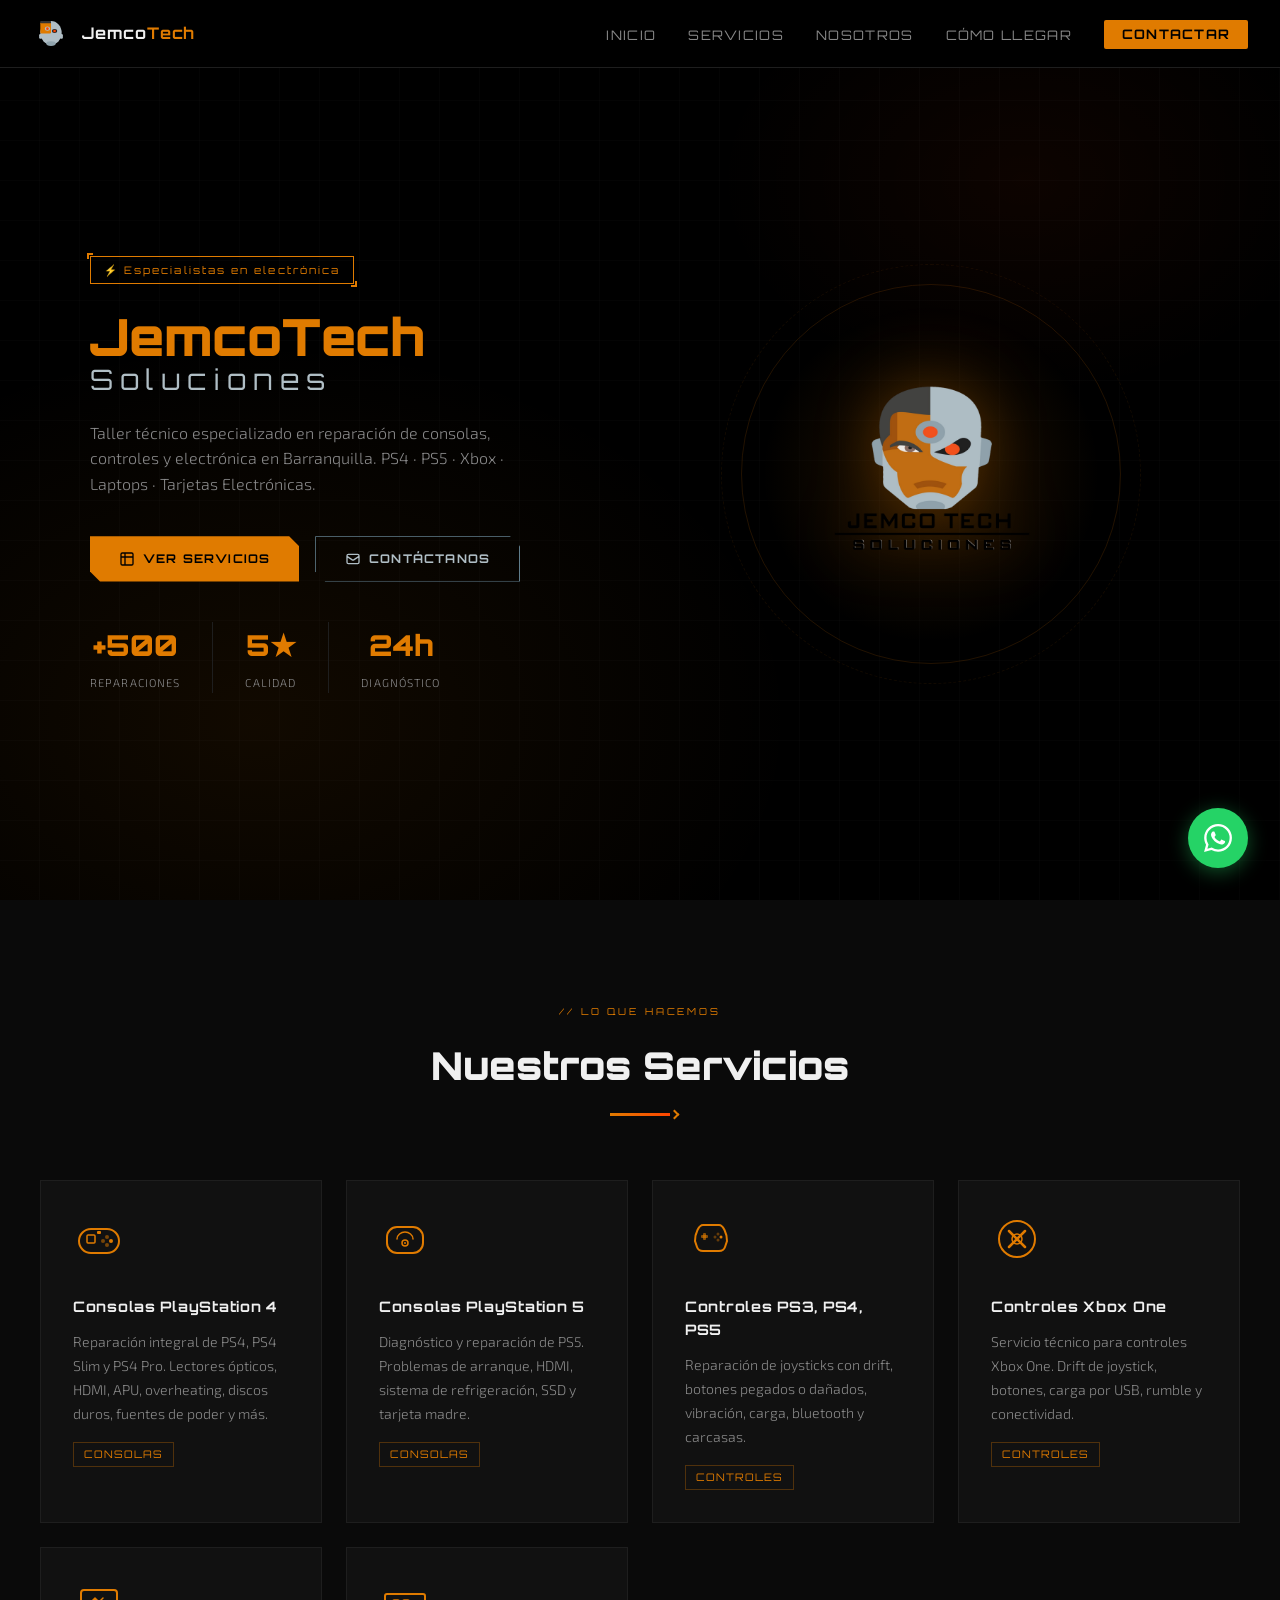
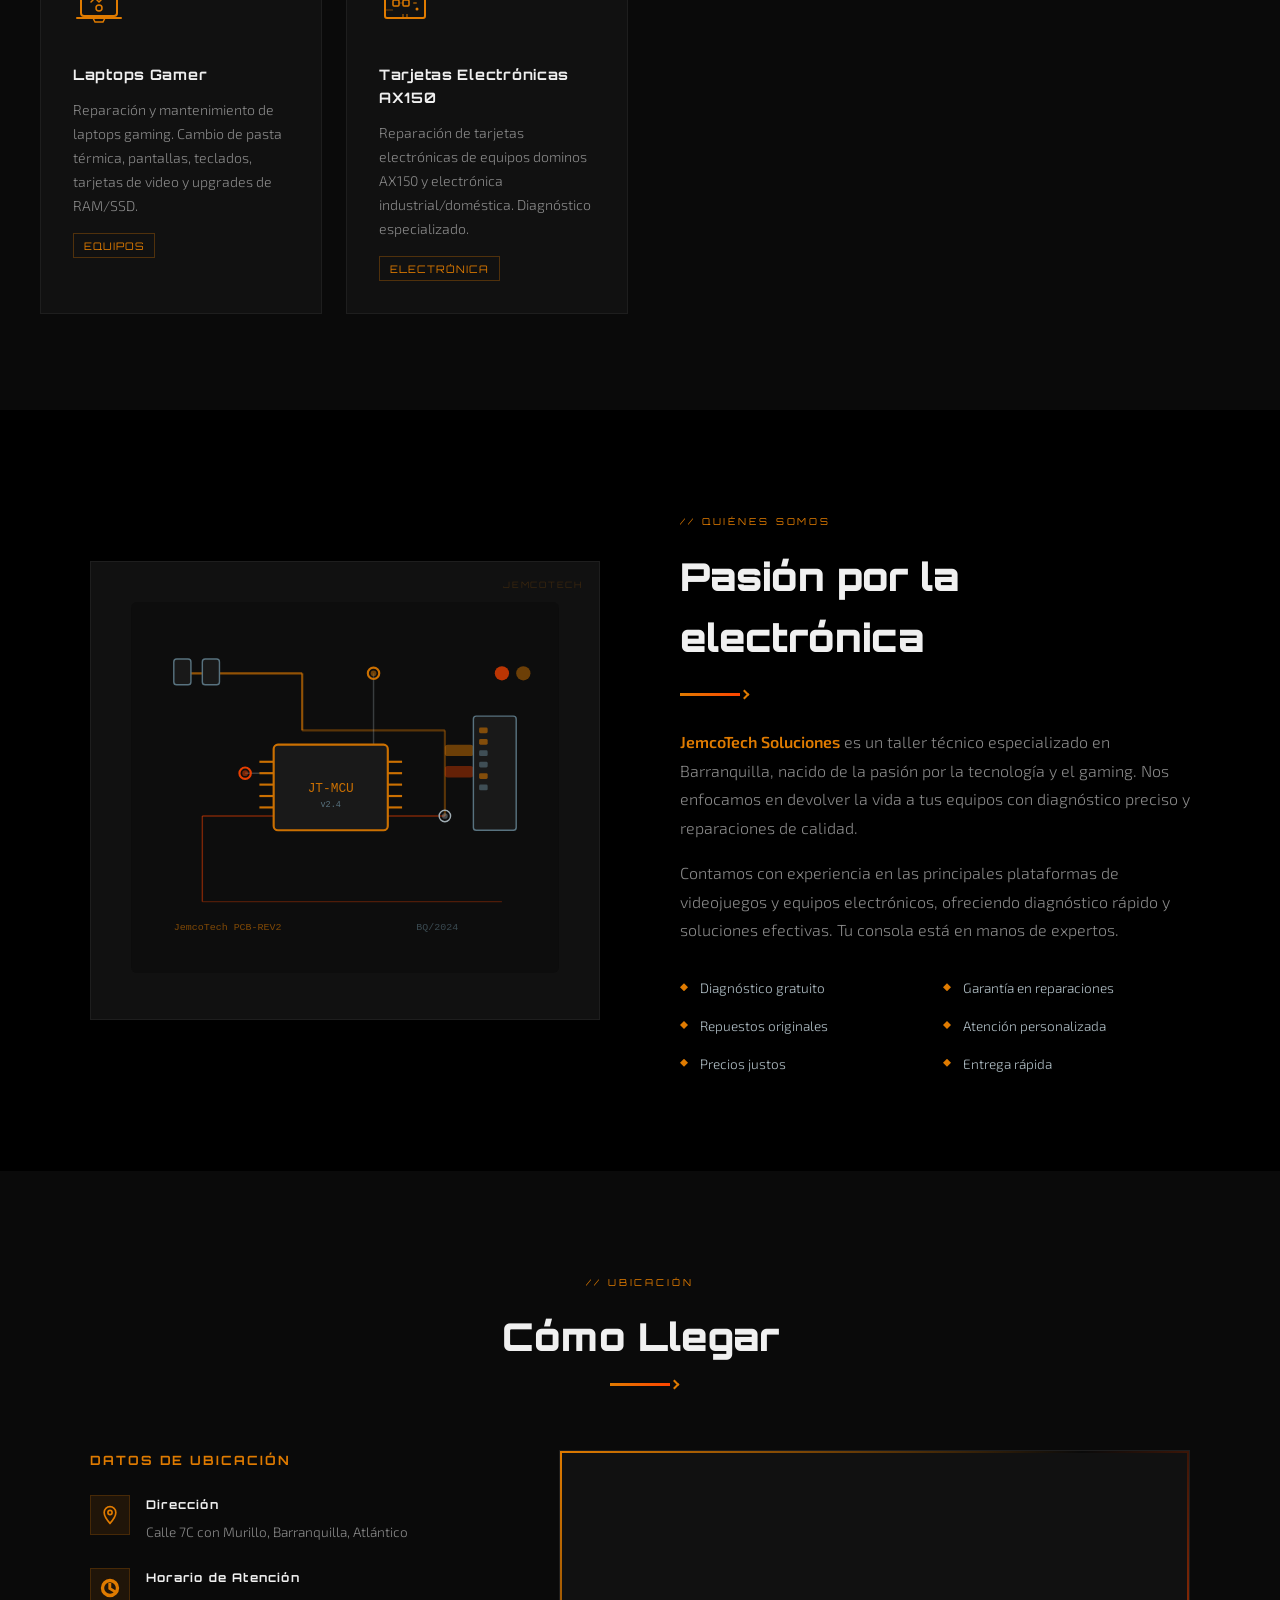
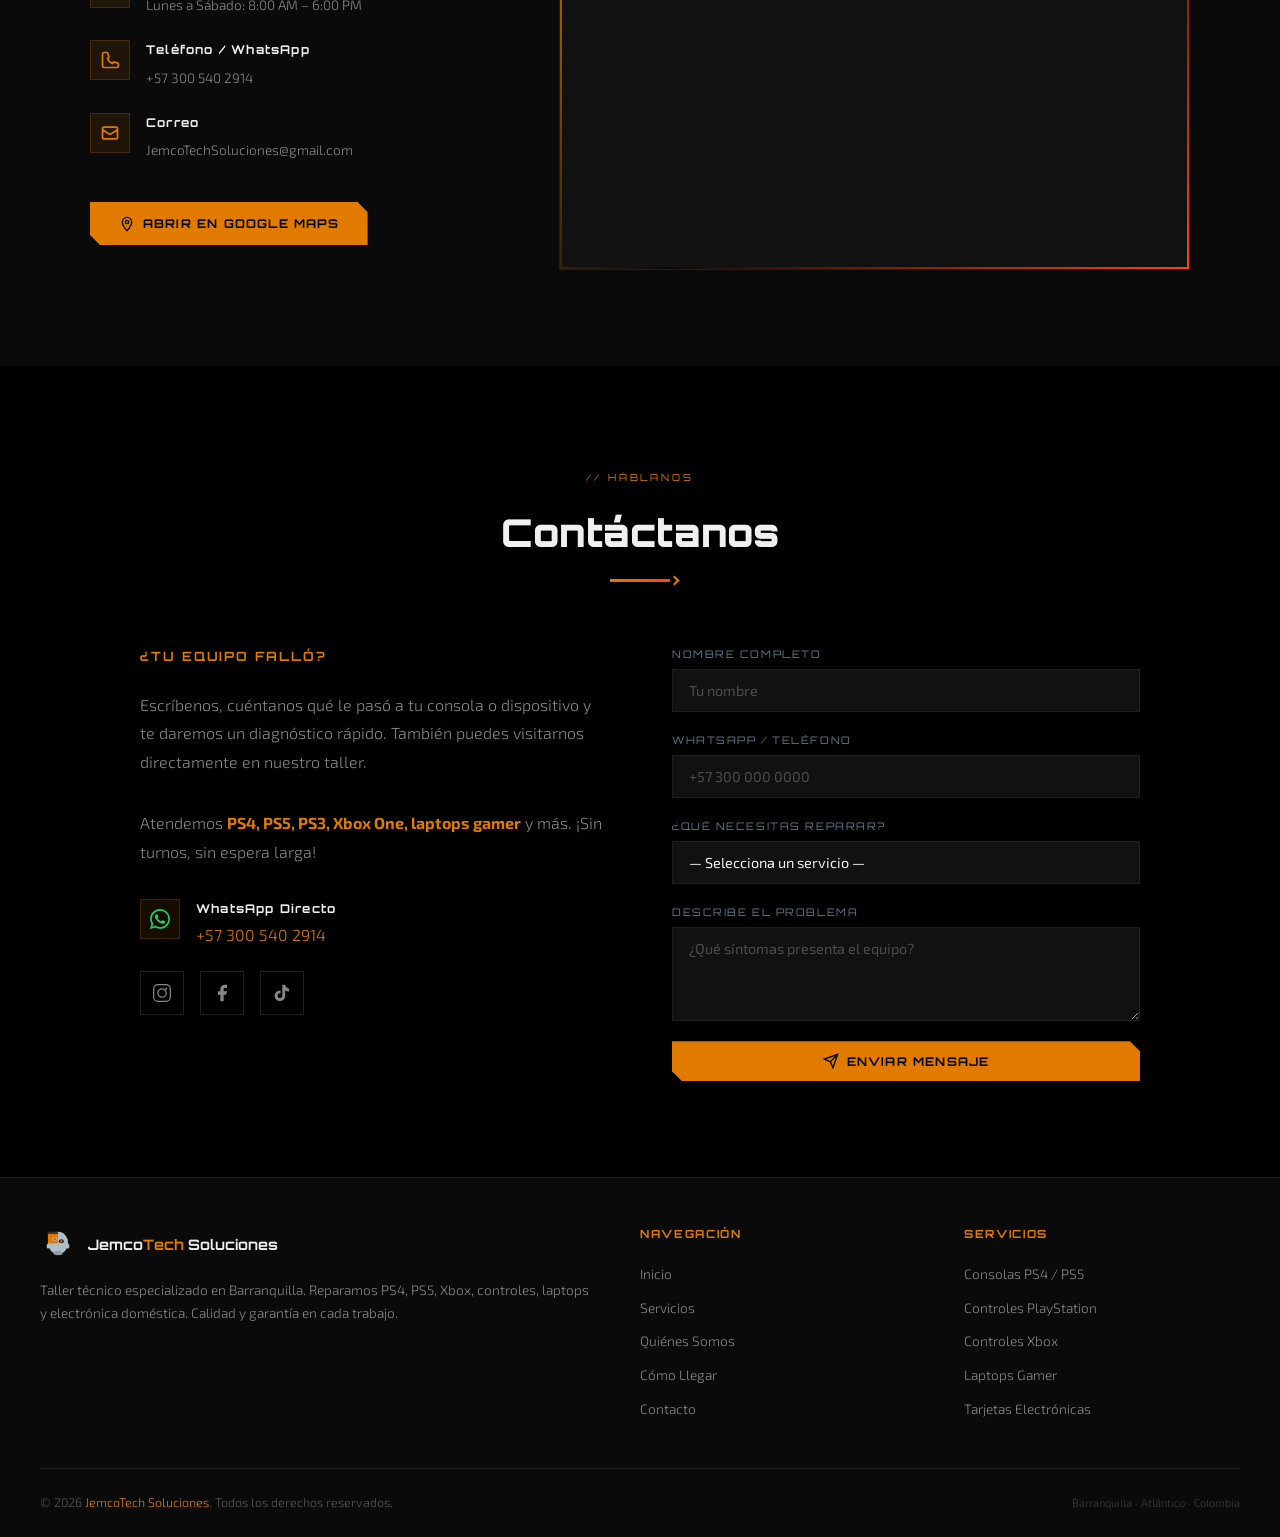
==== index.html @ 259ee3b8 "Update contact phone number and email address" ====
<!DOCTYPE html>
<html lang="es">
<head>
  <meta charset="UTF-8" />
  <meta name="viewport" content="width=device-width, initial-scale=1.0" />
  <title>JemcoTech Soluciones | Reparación de Consolas y Electrónica en Barranquilla</title>

  <!-- SEO Meta Tags -->
  <meta name="description" content="JemcoTech Soluciones – Taller especializado en reparación de consolas PS4, PS5, Xbox One, controles, laptops gamer y tarjetas electrónicas en Barranquilla, Colombia. Calle 7C con Murillo." />
  <meta name="keywords" content="reparación consolas Barranquilla, reparación PS4, reparación PS5, reparación Xbox One, controles PS3, controles PS4, laptops gamer, tarjetas electrónicas, Dominos AX150, JemcoTech Soluciones" />
  <meta name="author" content="JemcoTech Soluciones" />
  <meta name="robots" content="index, follow" />
  <meta name="geo.region" content="CO-ATL" />
  <meta name="geo.placename" content="Barranquilla" />
  <link rel="canonical" href="https://jemcotech.co/" />

  <!-- Open Graph -->
  <meta property="og:type" content="website" />
  <meta property="og:title" content="JemcoTech Soluciones | Reparación de Consolas en Barranquilla" />
  <meta property="og:description" content="Expertos en reparación de PS4, PS5, Xbox, controles y electrónica en Barranquilla. Diagnóstico gratis." />
  <meta property="og:url" content="https://jemcotech.co/" />
  <meta property="og:locale" content="es_CO" />

  <!-- Twitter Card -->
  <meta name="twitter:card" content="summary_large_image" />
  <meta name="twitter:title" content="JemcoTech Soluciones | Barranquilla" />
  <meta name="twitter:description" content="Reparación profesional de consolas, controles y electrónica en Barranquilla." />

  <!-- Schema.org JSON-LD -->
  <script type="application/ld+json">
  {
    "@context": "https://schema.org",
    "@type": "LocalBusiness",
    "name": "JemcoTech Soluciones",
    "description": "Taller especializado en reparación de consolas PS4, PS5, Xbox One, controles y tarjetas electrónicas en Barranquilla.",
    "address": {
      "@type": "PostalAddress",
      "streetAddress": "Calle 7C con Murillo",
      "addressLocality": "Barranquilla",
      "addressRegion": "Atlántico",
      "addressCountry": "CO"
    },
    "telephone": "+57-300-000-0000",
    "openingHours": "Mo-Sa 08:00-18:00",
    "priceRange": "$$",
    "areaServed": "Barranquilla"
  }
  </script>

  <!-- Favicon SVG inline -->
  <link rel="icon" type="image/svg+xml" href="data:image/svg+xml,%3Csvg xmlns='http://www.w3.org/2000/svg' viewBox='0 0 64 64'%3E%3Crect width='64' height='64' fill='%23000'/%3E%3Cellipse cx='32' cy='28' rx='18' ry='20' fill='%23b0bec5'/%3E%3Crect x='14' y='10' width='18' height='20' rx='2' fill='%23e07b00'/%3E%3Cellipse cx='26' cy='22' rx='4' ry='3' fill='%23b0bec5'/%3E%3Ccircle cx='26' cy='22' r='2' fill='%23ff4500'/%3E%3Cellipse cx='38' cy='26' rx='4' ry='3' fill='%23222'/%3E%3Ccircle cx='38' cy='26' r='2' fill='%23ff4500'/%3E%3Cellipse cx='32' cy='48' rx='8' ry='4' fill='%23b0bec5'/%3E%3Ctext x='32' y='62' font-size='7' fill='%23ff4500' text-anchor='middle' font-family='monospace' font-weight='bold'%3EJT%3C/text%3E%3C/svg%3E" />

  <!-- Fonts -->
  <link rel="preconnect" href="https://fonts.googleapis.com" />
  <link rel="preconnect" href="https://fonts.gstatic.com" crossorigin />
  <link href="https://fonts.googleapis.com/css2?family=Orbitron:wght@400;700;900&family=Exo+2:wght@300;400;600&display=swap" rel="stylesheet" />

  <style>
    /* ========== VARIABLES ========== */
    :root {
      --black: #000000;
      --deep: #0a0a0a;
      --card: #111111;
      --border: #1e1e1e;
      --orange: #e07b00;
      --orange-bright: #ff8c00;
      --red: #ff4500;
      --steel: #b0bec5;
      --steel-dark: #607d8b;
      --white: #f0f0f0;
      --muted: #888;
      --font-display: 'Orbitron', monospace;
      --font-body: 'Exo 2', sans-serif;
      --glow: 0 0 20px rgba(224,123,0,0.4);
      --glow-red: 0 0 16px rgba(255,69,0,0.5);
    }

    /* ========== RESET & BASE ========== */
    *, *::before, *::after { box-sizing: border-box; margin: 0; padding: 0; }

    html { scroll-behavior: smooth; }

    body {
      background: var(--black);
      color: var(--white);
      font-family: var(--font-body);
      font-weight: 300;
      line-height: 1.6;
      overflow-x: hidden;
    }

    ::selection { background: var(--orange); color: #000; }

    /* ========== SCROLLBAR ========== */
    ::-webkit-scrollbar { width: 6px; }
    ::-webkit-scrollbar-track { background: var(--deep); }
    ::-webkit-scrollbar-thumb { background: var(--orange); border-radius: 3px; }

    /* ========== NAV ========== */
    nav {
      position: fixed;
      top: 0; left: 0; right: 0;
      z-index: 1000;
      display: flex;
      align-items: center;
      justify-content: space-between;
      padding: 0 2rem;
      height: 68px;
      background: rgba(0,0,0,0.85);
      backdrop-filter: blur(12px);
      border-bottom: 1px solid var(--border);
      transition: border-color 0.3s;
    }

    nav.scrolled { border-color: var(--orange); }

    .nav-logo {
      display: flex;
      align-items: center;
      gap: 0.75rem;
      text-decoration: none;
    }

    .nav-logo svg { width: 38px; height: 38px; }

    .nav-brand {
      font-family: var(--font-display);
      font-size: 1rem;
      font-weight: 700;
      letter-spacing: 0.05em;
      color: var(--white);
    }

    .nav-brand span { color: var(--orange); }

    .nav-links {
      display: flex;
      gap: 2rem;
      list-style: none;
    }

    .nav-links a {
      color: var(--muted);
      text-decoration: none;
      font-size: 0.82rem;
      font-family: var(--font-display);
      letter-spacing: 0.1em;
      text-transform: uppercase;
      transition: color 0.2s;
      position: relative;
    }

    .nav-links a::after {
      content: '';
      position: absolute;
      bottom: -4px; left: 0; right: 0;
      height: 1px;
      background: var(--orange);
      transform: scaleX(0);
      transition: transform 0.2s;
    }

    .nav-links a:hover { color: var(--orange); }
    .nav-links a:hover::after { transform: scaleX(1); }

    .nav-cta {
      background: var(--orange);
      color: #000 !important;
      padding: 0.4rem 1.1rem;
      border-radius: 2px;
      font-weight: 700 !important;
      transition: background 0.2s, box-shadow 0.2s !important;
    }

    .nav-cta:hover {
      background: var(--orange-bright) !important;
      box-shadow: var(--glow) !important;
      color: #000 !important;
    }

    .nav-cta::after { display: none !important; }

    .hamburger {
      display: none;
      flex-direction: column;
      gap: 5px;
      cursor: pointer;
      padding: 4px;
    }

    .hamburger span {
      display: block;
      width: 24px;
      height: 2px;
      background: var(--white);
      transition: 0.3s;
    }

    /* ========== HERO ========== */
    #inicio {
      min-height: 100vh;
      display: flex;
      align-items: center;
      justify-content: center;
      position: relative;
      overflow: hidden;
      padding: 80px 2rem 2rem;
    }

    .hero-bg {
      position: absolute;
      inset: 0;
      background:
        radial-gradient(ellipse 60% 60% at 20% 80%, rgba(224,123,0,0.08) 0%, transparent 70%),
        radial-gradient(ellipse 40% 40% at 80% 20%, rgba(255,69,0,0.05) 0%, transparent 60%),
        repeating-linear-gradient(
          0deg,
          transparent,
          transparent 39px,
          rgba(255,255,255,0.015) 39px,
          rgba(255,255,255,0.015) 40px
        ),
        repeating-linear-gradient(
          90deg,
          transparent,
          transparent 39px,
          rgba(255,255,255,0.015) 39px,
          rgba(255,255,255,0.015) 40px
        );
    }

    .hero-inner {
      position: relative;
      max-width: 1100px;
      width: 100%;
      display: grid;
      grid-template-columns: 1fr 1fr;
      gap: 4rem;
      align-items: center;
    }

    .hero-text { animation: fadeUp 0.8s ease both; }

    .hero-badge {
      display: inline-block;
      font-family: var(--font-display);
      font-size: 0.65rem;
      letter-spacing: 0.2em;
      color: var(--orange);
      border: 1px solid var(--orange);
      padding: 0.3rem 0.8rem;
      margin-bottom: 1.5rem;
      position: relative;
    }

    .hero-badge::before {
      content: '';
      position: absolute;
      left: -4px; top: -4px;
      width: 6px; height: 6px;
      border-left: 2px solid var(--orange);
      border-top: 2px solid var(--orange);
    }

    .hero-badge::after {
      content: '';
      position: absolute;
      right: -4px; bottom: -4px;
      width: 6px; height: 6px;
      border-right: 2px solid var(--orange);
      border-bottom: 2px solid var(--orange);
    }

    h1 {
      font-family: var(--font-display);
      font-size: clamp(2.2rem, 4vw, 3.4rem);
      font-weight: 900;
      line-height: 1.1;
      margin-bottom: 0.5rem;
    }

    h1 .brand-main { color: var(--orange); display: block; }
    h1 .brand-sub { color: var(--steel); font-size: 0.55em; letter-spacing: 0.25em; font-weight: 400; display: block; }

    .hero-desc {
      margin: 1.5rem 0 2.5rem;
      color: var(--muted);
      font-size: 1rem;
      max-width: 440px;
    }

    .hero-btns { display: flex; gap: 1rem; flex-wrap: wrap; }

    .btn-primary {
      display: inline-flex;
      align-items: center;
      gap: 0.5rem;
      background: var(--orange);
      color: #000;
      padding: 0.75rem 1.8rem;
      font-family: var(--font-display);
      font-size: 0.75rem;
      font-weight: 700;
      letter-spacing: 0.1em;
      text-transform: uppercase;
      text-decoration: none;
      border: none;
      cursor: pointer;
      transition: all 0.2s;
      clip-path: polygon(0 0, calc(100% - 10px) 0, 100% 10px, 100% 100%, 10px 100%, 0 calc(100% - 10px));
    }

    .btn-primary:hover {
      background: var(--orange-bright);
      box-shadow: var(--glow);
      transform: translateY(-2px);
    }

    .btn-outline {
      display: inline-flex;
      align-items: center;
      gap: 0.5rem;
      background: transparent;
      color: var(--steel);
      padding: 0.75rem 1.8rem;
      font-family: var(--font-display);
      font-size: 0.75rem;
      font-weight: 700;
      letter-spacing: 0.1em;
      text-transform: uppercase;
      text-decoration: none;
      border: 1px solid var(--steel-dark);
      cursor: pointer;
      transition: all 0.2s;
      clip-path: polygon(0 0, calc(100% - 10px) 0, 100% 10px, 100% 100%, 10px 100%, 0 calc(100% - 10px));
    }

    .btn-outline:hover {
      border-color: var(--steel);
      color: var(--white);
      box-shadow: 0 0 16px rgba(176,190,197,0.2);
    }

    .hero-visual {
      display: flex;
      justify-content: center;
      align-items: center;
      animation: fadeUp 0.8s 0.2s ease both;
    }

    .hero-logo-wrap {
      position: relative;
      width: 340px;
      height: 340px;
    }

    .hero-logo-wrap::before {
      content: '';
      position: absolute;
      inset: -20px;
      border-radius: 50%;
      border: 1px solid rgba(224,123,0,0.15);
      animation: rotateRing 12s linear infinite;
    }

    .hero-logo-wrap::after {
      content: '';
      position: absolute;
      inset: -40px;
      border-radius: 50%;
      border: 1px dashed rgba(224,123,0,0.08);
      animation: rotateRing 20s linear infinite reverse;
    }

    .logo-glow {
      position: absolute;
      inset: 0;
      background: radial-gradient(ellipse at center, rgba(224,123,0,0.15) 0%, transparent 70%);
      border-radius: 50%;
    }

    .logo-img {
      width: 100%;
      height: 100%;
      object-fit: contain;
      position: relative;
      z-index: 1;
      filter: drop-shadow(0 0 30px rgba(224,123,0,0.3));
    }

    /* Floating stats */
    .hero-stats {
      display: flex;
      gap: 2rem;
      margin-top: 2.5rem;
    }

    .stat { text-align: center; }
    .stat-num {
      font-family: var(--font-display);
      font-size: 1.8rem;
      font-weight: 900;
      color: var(--orange);
      display: block;
    }
    .stat-label {
      font-size: 0.7rem;
      color: var(--muted);
      letter-spacing: 0.1em;
      text-transform: uppercase;
    }

    .stat-divider {
      width: 1px;
      background: var(--border);
      align-self: stretch;
    }

    /* ========== SECTIONS SHARED ========== */
    section { padding: 6rem 2rem; }

    .section-header {
      text-align: center;
      margin-bottom: 4rem;
    }

    .section-tag {
      display: inline-block;
      font-family: var(--font-display);
      font-size: 0.6rem;
      letter-spacing: 0.3em;
      color: var(--orange);
      text-transform: uppercase;
      margin-bottom: 1rem;
    }

    h2 {
      font-family: var(--font-display);
      font-size: clamp(1.8rem, 3vw, 2.6rem);
      font-weight: 900;
      margin-bottom: 1rem;
    }

    .section-line {
      width: 60px;
      height: 3px;
      background: linear-gradient(90deg, var(--orange), var(--red));
      margin: 0 auto;
      position: relative;
    }

    .section-line::after {
      content: '';
      position: absolute;
      right: -8px; top: -2px;
      width: 7px; height: 7px;
      border-right: 2px solid var(--orange);
      border-top: 2px solid var(--orange);
      transform: rotate(45deg);
    }

    /* ========== SERVICIOS ========== */
    #servicios { background: var(--deep); }

    .services-grid {
      display: grid;
      grid-template-columns: repeat(auto-fit, minmax(270px, 1fr));
      gap: 1.5rem;
      max-width: 1200px;
      margin: 0 auto;
    }

    .service-card {
      background: var(--card);
      border: 1px solid var(--border);
      padding: 2rem;
      position: relative;
      transition: border-color 0.3s, transform 0.3s, box-shadow 0.3s;
      overflow: hidden;
      cursor: default;
    }

    .service-card::before {
      content: '';
      position: absolute;
      top: 0; left: 0;
      width: 3px;
      height: 0;
      background: linear-gradient(180deg, var(--orange), var(--red));
      transition: height 0.4s;
    }

    .service-card:hover { 
      border-color: rgba(224,123,0,0.3);
      transform: translateY(-4px);
      box-shadow: 0 20px 40px rgba(0,0,0,0.4), var(--glow);
    }

    .service-card:hover::before { height: 100%; }

    .service-icon {
      width: 52px;
      height: 52px;
      margin-bottom: 1.5rem;
      color: var(--orange);
    }

    .service-card h3 {
      font-family: var(--font-display);
      font-size: 0.9rem;
      font-weight: 700;
      letter-spacing: 0.05em;
      margin-bottom: 0.75rem;
      color: var(--white);
    }

    .service-card p {
      font-size: 0.88rem;
      color: var(--muted);
      line-height: 1.7;
    }

    .service-tag {
      display: inline-block;
      margin-top: 1rem;
      font-size: 0.65rem;
      font-family: var(--font-display);
      letter-spacing: 0.1em;
      color: var(--orange);
      border: 1px solid rgba(224,123,0,0.3);
      padding: 0.2rem 0.6rem;
    }

    /* ========== NOSOTROS ========== */
    #nosotros {
      background: var(--black);
      max-width: 1200px;
      margin: 0 auto;
    }

    .about-grid {
      display: grid;
      grid-template-columns: 1fr 1fr;
      gap: 5rem;
      align-items: center;
      max-width: 1100px;
      margin: 0 auto;
    }

    .about-visual {
      position: relative;
    }

    .about-card-main {
      background: var(--card);
      border: 1px solid var(--border);
      padding: 2.5rem;
      position: relative;
    }

    .about-card-main::before {
      content: 'JEMCOTECH';
      position: absolute;
      top: 1rem; right: 1rem;
      font-family: var(--font-display);
      font-size: 0.55rem;
      letter-spacing: 0.2em;
      color: rgba(224,123,0,0.2);
    }

    .about-circuit {
      position: absolute;
      bottom: -20px; right: -20px;
      width: 100px;
      height: 100px;
      opacity: 0.3;
    }

    .about-text h2 { text-align: left; margin-bottom: 1.5rem; }

    .about-text .section-tag { text-align: left; }

    .about-text .section-line { margin: 0 0 2rem; }

    .about-text p {
      color: var(--muted);
      margin-bottom: 1rem;
      line-height: 1.8;
    }

    .about-text p strong { color: var(--orange); font-weight: 600; }

    .values-list {
      display: grid;
      grid-template-columns: 1fr 1fr;
      gap: 1rem;
      margin-top: 2rem;
    }

    .value-item {
      display: flex;
      align-items: flex-start;
      gap: 0.75rem;
    }

    .value-dot {
      width: 8px;
      height: 8px;
      background: var(--orange);
      margin-top: 6px;
      flex-shrink: 0;
      clip-path: polygon(50% 0%, 100% 50%, 50% 100%, 0% 50%);
    }

    .value-item span {
      font-size: 0.85rem;
      color: var(--steel);
    }

    /* ========== CÓMO LLEGAR ========== */
    #llegar {
      background: var(--deep);
    }

    .location-grid {
      display: grid;
      grid-template-columns: 1fr 1.5fr;
      gap: 3rem;
      max-width: 1100px;
      margin: 0 auto;
      align-items: start;
    }

    .location-info h3 {
      font-family: var(--font-display);
      font-size: 0.8rem;
      letter-spacing: 0.15em;
      color: var(--orange);
      margin-bottom: 1.5rem;
      text-transform: uppercase;
    }

    .location-item {
      display: flex;
      gap: 1rem;
      margin-bottom: 1.5rem;
      align-items: flex-start;
    }

    .location-icon {
      width: 40px;
      height: 40px;
      background: rgba(224,123,0,0.1);
      border: 1px solid rgba(224,123,0,0.2);
      display: flex;
      align-items: center;
      justify-content: center;
      flex-shrink: 0;
      color: var(--orange);
    }

    .location-item-text strong {
      display: block;
      font-family: var(--font-display);
      font-size: 0.75rem;
      letter-spacing: 0.1em;
      color: var(--white);
      margin-bottom: 0.25rem;
    }

    .location-item-text span {
      font-size: 0.85rem;
      color: var(--muted);
    }

    .map-wrap {
      position: relative;
      border: 1px solid var(--border);
      overflow: hidden;
      height: 420px;
    }

    .map-wrap::before {
      content: '';
      position: absolute;
      inset: 0;
      border: 2px solid transparent;
      background: linear-gradient(var(--card), var(--card)) padding-box,
                  linear-gradient(135deg, var(--orange), transparent, var(--red)) border-box;
      z-index: 1;
      pointer-events: none;
    }

    .map-wrap iframe {
      width: 100%;
      height: 100%;
      border: none;
      filter: grayscale(0.3) contrast(1.05);
    }

    /* ========== CONTACTO ========== */
    #contacto {
      background: var(--black);
    }

    .contact-grid {
      display: grid;
      grid-template-columns: 1fr 1fr;
      gap: 4rem;
      max-width: 1000px;
      margin: 0 auto;
    }

    .contact-info h3 {
      font-family: var(--font-display);
      font-size: 0.8rem;
      letter-spacing: 0.15em;
      color: var(--orange);
      margin-bottom: 1.5rem;
      text-transform: uppercase;
    }

    .contact-info p {
      color: var(--muted);
      margin-bottom: 2rem;
      line-height: 1.8;
    }

    .social-links {
      display: flex;
      gap: 1rem;
      margin-top: 1.5rem;
    }

    .social-link {
      width: 44px;
      height: 44px;
      border: 1px solid var(--border);
      display: flex;
      align-items: center;
      justify-content: center;
      color: var(--muted);
      text-decoration: none;
      transition: all 0.2s;
    }

    .social-link:hover {
      border-color: var(--orange);
      color: var(--orange);
      box-shadow: var(--glow);
    }

    /* Contact Form */
    .contact-form { display: flex; flex-direction: column; gap: 1.25rem; }

    .form-group { display: flex; flex-direction: column; gap: 0.4rem; }

    .form-group label {
      font-family: var(--font-display);
      font-size: 0.65rem;
      letter-spacing: 0.15em;
      color: var(--steel-dark);
      text-transform: uppercase;
    }

    .form-group input,
    .form-group select,
    .form-group textarea {
      background: var(--card);
      border: 1px solid var(--border);
      color: var(--white);
      padding: 0.75rem 1rem;
      font-family: var(--font-body);
      font-size: 0.9rem;
      transition: border-color 0.2s, box-shadow 0.2s;
      outline: none;
      resize: vertical;
    }

    .form-group input::placeholder,
    .form-group textarea::placeholder { color: rgba(136,136,136,0.5); }

    .form-group input:focus,
    .form-group select:focus,
    .form-group textarea:focus {
      border-color: var(--orange);
      box-shadow: 0 0 0 2px rgba(224,123,0,0.15);
    }

    .form-group select { appearance: none; cursor: pointer; }

    .form-group select option { background: var(--card); }

    .form-success {
      display: none;
      background: rgba(224,123,0,0.1);
      border: 1px solid var(--orange);
      padding: 1rem;
      text-align: center;
      font-family: var(--font-display);
      font-size: 0.8rem;
      letter-spacing: 0.1em;
      color: var(--orange);
    }

    /* ========== FOOTER ========== */
    footer {
      background: var(--deep);
      border-top: 1px solid var(--border);
      padding: 3rem 2rem 1.5rem;
    }

    .footer-inner {
      max-width: 1200px;
      margin: 0 auto;
    }

    .footer-top {
      display: grid;
      grid-template-columns: 2fr 1fr 1fr;
      gap: 3rem;
      margin-bottom: 3rem;
    }

    .footer-brand {
      display: flex;
      align-items: center;
      gap: 0.75rem;
      margin-bottom: 1rem;
    }

    .footer-brand svg { width: 36px; height: 36px; }

    .footer-brand-name {
      font-family: var(--font-display);
      font-size: 0.9rem;
      font-weight: 700;
      color: var(--white);
    }

    .footer-brand-name span { color: var(--orange); }

    .footer-col p { color: var(--muted); font-size: 0.85rem; line-height: 1.7; }

    .footer-col h4 {
      font-family: var(--font-display);
      font-size: 0.7rem;
      letter-spacing: 0.15em;
      color: var(--orange);
      text-transform: uppercase;
      margin-bottom: 1rem;
    }

    .footer-links { list-style: none; display: flex; flex-direction: column; gap: 0.5rem; }

    .footer-links a {
      color: var(--muted);
      text-decoration: none;
      font-size: 0.85rem;
      transition: color 0.2s;
    }

    .footer-links a:hover { color: var(--orange); }

    .footer-bottom {
      border-top: 1px solid var(--border);
      padding-top: 1.5rem;
      display: flex;
      justify-content: space-between;
      align-items: center;
      flex-wrap: wrap;
      gap: 1rem;
    }

    .footer-copy {
      font-size: 0.78rem;
      color: rgba(136,136,136,0.6);
    }

    .footer-copy span { color: var(--orange); }

    /* ========== FLOATING WHATSAPP ========== */
    .whatsapp-btn {
      position: fixed;
      bottom: 2rem;
      right: 2rem;
      z-index: 999;
      width: 60px;
      height: 60px;
      background: #25d366;
      border-radius: 50%;
      display: flex;
      align-items: center;
      justify-content: center;
      box-shadow: 0 4px 20px rgba(37,211,102,0.4);
      text-decoration: none;
      transition: transform 0.2s, box-shadow 0.2s;
      animation: pulse-wa 2s infinite;
    }

    .whatsapp-btn:hover {
      transform: scale(1.1);
      box-shadow: 0 6px 30px rgba(37,211,102,0.6);
      animation: none;
    }

    /* ========== SCROLL PROGRESS ========== */
    .scroll-progress {
      position: fixed;
      top: 0; left: 0;
      height: 2px;
      background: linear-gradient(90deg, var(--orange), var(--red));
      z-index: 2000;
      width: 0%;
      transition: width 0.1s;
    }

    /* ========== ANIMATIONS ========== */
    @keyframes fadeUp {
      from { opacity: 0; transform: translateY(30px); }
      to   { opacity: 1; transform: translateY(0); }
    }

    @keyframes rotateRing {
      to { transform: rotate(360deg); }
    }

    @keyframes pulse-wa {
      0%, 100% { box-shadow: 0 4px 20px rgba(37,211,102,0.4); }
      50% { box-shadow: 0 4px 30px rgba(37,211,102,0.7), 0 0 0 10px rgba(37,211,102,0.1); }
    }

    .reveal {
      opacity: 0;
      transform: translateY(24px);
      transition: opacity 0.6s ease, transform 0.6s ease;
    }

    .reveal.visible {
      opacity: 1;
      transform: translateY(0);
    }

    /* ========== RESPONSIVE ========== */
    @media (max-width: 900px) {
      .hero-inner { grid-template-columns: 1fr; text-align: center; gap: 3rem; }
      .hero-btns { justify-content: center; }
      .hero-stats { justify-content: center; }
      .hero-visual { order: -1; }
      .hero-logo-wrap { width: 240px; height: 240px; }
      .about-grid { grid-template-columns: 1fr; }
      .about-visual { display: none; }
      .location-grid { grid-template-columns: 1fr; }
      .contact-grid { grid-template-columns: 1fr; }
      .footer-top { grid-template-columns: 1fr; }
      .nav-links { display: none; flex-direction: column; position: absolute; top: 68px; left: 0; right: 0; background: rgba(0,0,0,0.97); padding: 2rem; gap: 1.5rem; border-bottom: 1px solid var(--orange); }
      .nav-links.open { display: flex; }
      .hamburger { display: flex; }
    }
  </style>
</head>
<body>

<!-- Scroll Progress -->
<div class="scroll-progress" id="scrollProgress"></div>

<!-- WhatsApp Floating -->
<a href="https://wa.me/573045402914?text=Hola%20JemcoTech%2C%20necesito%20reparaci%C3%B3n%20de%20mi%20consola" 
   class="whatsapp-btn" target="_blank" aria-label="Contactar por WhatsApp">
  <svg width="28" height="28" fill="white" viewBox="0 0 24 24" xmlns="http://www.w3.org/2000/svg">
    <path d="M17.472 14.382c-.297-.149-1.758-.867-2.03-.967-.273-.099-.471-.148-.67.15-.197.297-.767.966-.94 1.164-.173.199-.347.223-.644.075-.297-.15-1.255-.463-2.39-1.475-.883-.788-1.48-1.761-1.653-2.059-.173-.297-.018-.458.13-.606.134-.133.298-.347.446-.52.149-.174.198-.298.298-.497.099-.198.05-.371-.025-.52-.075-.149-.669-1.612-.916-2.207-.242-.579-.487-.5-.669-.51-.173-.008-.371-.01-.57-.01-.198 0-.52.074-.792.372-.272.297-1.04 1.016-1.04 2.479 0 1.462 1.065 2.875 1.213 3.074.149.198 2.096 3.2 5.077 4.487.709.306 1.262.489 1.694.625.712.227 1.36.195 1.871.118.571-.085 1.758-.719 2.006-1.413.248-.694.248-1.289.173-1.413-.074-.124-.272-.198-.57-.347m-5.421 7.403h-.004a9.87 9.87 0 01-5.031-1.378l-.361-.214-3.741.982.998-3.648-.235-.374a9.86 9.86 0 01-1.51-5.26c.001-5.45 4.436-9.884 9.888-9.884 2.64 0 5.122 1.03 6.988 2.898a9.825 9.825 0 012.893 6.994c-.003 5.45-4.437 9.884-9.885 9.884m8.413-18.297A11.815 11.815 0 0012.05 0C5.495 0 .16 5.335.157 11.892c0 2.096.547 4.142 1.588 5.945L.057 24l6.305-1.654a11.882 11.882 0 005.683 1.448h.005c6.554 0 11.89-5.335 11.893-11.893a11.821 11.821 0 00-3.48-8.413z"/>
  </svg>
</a>

<!-- ========== NAV ========== -->
<nav id="navbar">
  <a href="#inicio" class="nav-logo" aria-label="JemcoTech Inicio">
    <!-- Inline SVG logo (robot/cyborg style) -->
    <svg viewBox="0 0 64 64" fill="none" xmlns="http://www.w3.org/2000/svg">
      <ellipse cx="32" cy="30" rx="18" ry="20" fill="#b0bec5"/>
      <rect x="14" y="12" width="18" height="19" rx="2" fill="#e07b00"/>
      <rect x="14" y="10" width="18" height="4" rx="1" fill="#333"/>
      <ellipse cx="26" cy="23" rx="4.5" ry="3.5" fill="#b0bec5"/>
      <circle cx="26" cy="23" r="2.2" fill="#ff4500"/>
      <ellipse cx="38" cy="27" rx="4.5" ry="3.5" fill="#222"/>
      <circle cx="38" cy="27" r="2.2" fill="#ff4500"/>
      <ellipse cx="32" cy="48" rx="8" ry="4" fill="#90a4ae"/>
      <rect x="12" y="32" width="5" height="8" rx="2" fill="#b0bec5"/>
      <rect x="47" y="32" width="5" height="8" rx="2" fill="#b0bec5"/>
    </svg>
    <span class="nav-brand">Jemco<span>Tech</span></span>
  </a>

  <ul class="nav-links" id="navLinks">
    <li><a href="#inicio">Inicio</a></li>
    <li><a href="#servicios">Servicios</a></li>
    <li><a href="#nosotros">Nosotros</a></li>
    <li><a href="#llegar">Cómo Llegar</a></li>
    <li><a href="#contacto" class="nav-cta">Contactar</a></li>
  </ul>

  <div class="hamburger" id="hamburger" onclick="toggleMenu()">
    <span></span><span></span><span></span>
  </div>
</nav>

<!-- ========== HERO ========== -->
<section id="inicio">
  <div class="hero-bg"></div>
  <div class="hero-inner">
    <div class="hero-text">
      <div class="hero-badge">⚡ Especialistas en electrónica</div>
      <h1>
        <span class="brand-main">JemcoTech</span>
        <span class="brand-sub">Soluciones</span>
      </h1>
      <p class="hero-desc">
        Taller técnico especializado en reparación de consolas, controles y electrónica en Barranquilla. PS4 · PS5 · Xbox · Laptops · Tarjetas Electrónicas.
      </p>
      <div class="hero-btns">
        <a href="#servicios" class="btn-primary">
          <svg width="16" height="16" fill="none" stroke="currentColor" stroke-width="2" viewBox="0 0 24 24"><path d="M9 3H5a2 2 0 00-2 2v4m6-6h10a2 2 0 012 2v4M9 3v18m0 0h10a2 2 0 002-2V9M9 21H5a2 2 0 01-2-2V9m0 0h18"/></svg>
          Ver Servicios
        </a>
        <a href="#contacto" class="btn-outline">
          <svg width="16" height="16" fill="none" stroke="currentColor" stroke-width="2" viewBox="0 0 24 24"><path d="M3 8l7.89 5.26a2 2 0 002.22 0L21 8M5 19h14a2 2 0 002-2V7a2 2 0 00-2-2H5a2 2 0 00-2 2v10a2 2 0 002 2z"/></svg>
          Contáctanos
        </a>
      </div>
      <div class="hero-stats">
        <div class="stat">
          <span class="stat-num">+500</span>
          <span class="stat-label">Reparaciones</span>
        </div>
        <div class="stat-divider"></div>
        <div class="stat">
          <span class="stat-num">5★</span>
          <span class="stat-label">Calidad</span>
        </div>
        <div class="stat-divider"></div>
        <div class="stat">
          <span class="stat-num">24h</span>
          <span class="stat-label">Diagnóstico</span>
        </div>
      </div>
    </div>

    <div class="hero-visual">
      <div class="hero-logo-wrap">
        <div class="logo-glow"></div>
        <img src="NanoLogo1.png" alt="JemcoTech Soluciones - Logo" class="logo-img" />
      </div>
    </div>
  </div>
</section>

<!-- ========== SERVICIOS ========== -->
<section id="servicios">
  <div class="section-header reveal">
    <span class="section-tag">// Lo que hacemos</span>
    <h2>Nuestros Servicios</h2>
    <div class="section-line"></div>
  </div>

  <div class="services-grid">

    <!-- PS4 -->
    <div class="service-card reveal">
      <svg class="service-icon" viewBox="0 0 52 52" fill="none" xmlns="http://www.w3.org/2000/svg">
        <rect x="6" y="16" width="40" height="24" rx="12" fill="none" stroke="currentColor" stroke-width="2"/>
        <rect x="14" y="22" width="8" height="8" rx="1" fill="none" stroke="currentColor" stroke-width="1.5"/>
        <circle cx="34" cy="24" r="2" fill="currentColor" opacity=".5"/>
        <circle cx="38" cy="28" r="2" fill="currentColor"/>
        <circle cx="34" cy="32" r="2" fill="currentColor" opacity=".5"/>
        <circle cx="30" cy="28" r="2" fill="currentColor" opacity=".5"/>
        <rect x="24" y="18" width="4" height="3" rx="1" fill="currentColor"/>
      </svg>
      <h3>Consolas PlayStation 4</h3>
      <p>Reparación integral de PS4, PS4 Slim y PS4 Pro. Lectores ópticos, HDMI, APU, overheating, discos duros, fuentes de poder y más.</p>
      <span class="service-tag">CONSOLAS</span>
    </div>

    <!-- PS5 -->
    <div class="service-card reveal">
      <svg class="service-icon" viewBox="0 0 52 52" fill="none" xmlns="http://www.w3.org/2000/svg">
        <rect x="8" y="14" width="36" height="26" rx="10" fill="none" stroke="currentColor" stroke-width="2"/>
        <path d="M18 26c0-4 4-7 8-7s8 3 8 7" stroke="currentColor" stroke-width="1.5" stroke-linecap="round"/>
        <circle cx="26" cy="30" r="3" fill="none" stroke="currentColor" stroke-width="1.5"/>
        <circle cx="26" cy="30" r="1" fill="currentColor"/>
      </svg>
      <h3>Consolas PlayStation 5</h3>
      <p>Diagnóstico y reparación de PS5. Problemas de arranque, HDMI, sistema de refrigeración, SSD y tarjeta madre.</p>
      <span class="service-tag">CONSOLAS</span>
    </div>

    <!-- Controles PS3/PS4/PS5 -->
    <div class="service-card reveal">
      <svg class="service-icon" viewBox="0 0 52 52" fill="none" xmlns="http://www.w3.org/2000/svg">
        <path d="M10 28c0-8 4-16 8-16h16c4 0 8 8 8 16l-2 6c-1 3-4 4-6 4H18c-2 0-5-1-6-4l-2-6z" fill="none" stroke="currentColor" stroke-width="2"/>
        <rect x="18" y="20" width="3" height="7" rx="1" fill="currentColor" opacity=".6"/>
        <rect x="16" y="22" width="7" height="3" rx="1" fill="currentColor" opacity=".6"/>
        <circle cx="33" cy="21" r="1.5" fill="currentColor" opacity=".4"/>
        <circle cx="36" cy="24" r="1.5" fill="currentColor"/>
        <circle cx="33" cy="27" r="1.5" fill="currentColor" opacity=".4"/>
        <circle cx="30" cy="24" r="1.5" fill="currentColor" opacity=".4"/>
      </svg>
      <h3>Controles PS3, PS4, PS5</h3>
      <p>Reparación de joysticks con drift, botones pegados o dañados, vibración, carga, bluetooth y carcasas.</p>
      <span class="service-tag">CONTROLES</span>
    </div>

    <!-- Xbox -->
    <div class="service-card reveal">
      <svg class="service-icon" viewBox="0 0 52 52" fill="none" xmlns="http://www.w3.org/2000/svg">
        <circle cx="26" cy="26" r="18" fill="none" stroke="currentColor" stroke-width="2"/>
        <path d="M18 18l16 16M34 18L18 34" stroke="currentColor" stroke-width="2.5" stroke-linecap="round"/>
        <circle cx="26" cy="26" r="5" fill="none" stroke="currentColor" stroke-width="1.5"/>
      </svg>
      <h3>Controles Xbox One</h3>
      <p>Servicio técnico para controles Xbox One. Drift de joystick, botones, carga por USB, rumble y conectividad.</p>
      <span class="service-tag">CONTROLES</span>
    </div>

    <!-- Laptop Gamer -->
    <div class="service-card reveal">
      <svg class="service-icon" viewBox="0 0 52 52" fill="none" xmlns="http://www.w3.org/2000/svg">
        <rect x="8" y="10" width="36" height="26" rx="3" fill="none" stroke="currentColor" stroke-width="2"/>
        <path d="M4 38h44" stroke="currentColor" stroke-width="2" stroke-linecap="round"/>
        <path d="M20 38l2 4h8l2-4" stroke="currentColor" stroke-width="1.5"/>
        <path d="M18 22l4-4 4 4 4-4" stroke="currentColor" stroke-width="1.5" stroke-linecap="round" stroke-linejoin="round"/>
        <circle cx="26" cy="28" r="3" fill="none" stroke="currentColor" stroke-width="1.5"/>
      </svg>
      <h3>Laptops Gamer</h3>
      <p>Reparación y mantenimiento de laptops gaming. Cambio de pasta térmica, pantallas, teclados, tarjetas de video y upgrades de RAM/SSD.</p>
      <span class="service-tag">EQUIPOS</span>
    </div>

    <!-- Tarjetas Electrónicas -->
    <div class="service-card reveal">
      <svg class="service-icon" viewBox="0 0 52 52" fill="none" xmlns="http://www.w3.org/2000/svg">
        <rect x="6" y="14" width="40" height="24" rx="2" fill="none" stroke="currentColor" stroke-width="2"/>
        <rect x="14" y="20" width="6" height="6" rx="1" fill="none" stroke="currentColor" stroke-width="1.5"/>
        <rect x="24" y="20" width="6" height="6" rx="1" fill="none" stroke="currentColor" stroke-width="1.5"/>
        <rect x="34" y="22" width="4" height="2" rx="1" fill="currentColor" opacity=".5"/>
        <line x1="6" y1="30" x2="14" y2="30" stroke="currentColor" stroke-width="1" opacity=".5"/>
        <line x1="20" y1="23" x2="24" y2="23" stroke="currentColor" stroke-width="1" opacity=".5"/>
        <circle cx="38" cy="29" r="1.5" fill="currentColor"/>
        <line x1="24" y1="38" x2="24" y2="34" stroke="currentColor" stroke-width="1.5" opacity=".6"/>
        <line x1="28" y1="38" x2="28" y2="34" stroke="currentColor" stroke-width="1.5" opacity=".6"/>
      </svg>
      <h3>Tarjetas Electrónicas AX150</h3>
      <p>Reparación de tarjetas electrónicas de equipos dominos AX150 y electrónica industrial/doméstica. Diagnóstico especializado.</p>
      <span class="service-tag">ELECTRÓNICA</span>
    </div>

  </div>
</section>

<!-- ========== NOSOTROS ========== -->
<section id="nosotros">
  <div class="about-grid">
    <div class="about-visual reveal">
      <div class="about-card-main">
        <!-- Decorative circuit board SVG -->
        <svg viewBox="0 0 300 260" fill="none" xmlns="http://www.w3.org/2000/svg" style="width:100%;opacity:0.9">
          <!-- PCB base -->
          <rect width="300" height="260" rx="4" fill="#0d0d0d"/>
          <!-- Traces -->
          <line x1="30" y1="50" x2="120" y2="50" stroke="#e07b00" stroke-width="1.5" opacity=".7"/>
          <line x1="120" y1="50" x2="120" y2="90" stroke="#e07b00" stroke-width="1.5" opacity=".7"/>
          <line x1="120" y1="90" x2="220" y2="90" stroke="#e07b00" stroke-width="1.5" opacity=".4"/>
          <line x1="220" y1="90" x2="220" y2="150" stroke="#e07b00" stroke-width="1.5" opacity=".4"/>
          <line x1="50" y1="150" x2="220" y2="150" stroke="#ff4500" stroke-width="1" opacity=".5"/>
          <line x1="50" y1="150" x2="50" y2="210" stroke="#ff4500" stroke-width="1" opacity=".5"/>
          <line x1="50" y1="210" x2="260" y2="210" stroke="#ff4500" stroke-width="1" opacity=".3"/>
          <line x1="170" y1="50" x2="170" y2="130" stroke="#b0bec5" stroke-width="1" opacity=".3"/>
          <line x1="80" y1="120" x2="170" y2="120" stroke="#b0bec5" stroke-width="1" opacity=".3"/>
          <!-- Main chip -->
          <rect x="100" y="100" width="80" height="60" rx="3" fill="#1a1a1a" stroke="#e07b00" stroke-width="1.5"/>
          <text x="140" y="133" font-size="9" fill="#e07b00" text-anchor="middle" font-family="monospace">JT-MCU</text>
          <text x="140" y="144" font-size="6" fill="#607d8b" text-anchor="middle" font-family="monospace">v2.4</text>
          <!-- Chip pins -->
          <line x1="100" y1="112" x2="90" y2="112" stroke="#e07b00" stroke-width="1.5"/>
          <line x1="100" y1="120" x2="90" y2="120" stroke="#e07b00" stroke-width="1.5"/>
          <line x1="100" y1="128" x2="90" y2="128" stroke="#e07b00" stroke-width="1.5"/>
          <line x1="100" y1="136" x2="90" y2="136" stroke="#e07b00" stroke-width="1.5"/>
          <line x1="100" y1="144" x2="90" y2="144" stroke="#e07b00" stroke-width="1.5"/>
          <line x1="180" y1="112" x2="190" y2="112" stroke="#e07b00" stroke-width="1.5"/>
          <line x1="180" y1="120" x2="190" y2="120" stroke="#e07b00" stroke-width="1.5"/>
          <line x1="180" y1="128" x2="190" y2="128" stroke="#e07b00" stroke-width="1.5"/>
          <line x1="180" y1="136" x2="190" y2="136" stroke="#e07b00" stroke-width="1.5"/>
          <line x1="180" y1="144" x2="190" y2="144" stroke="#e07b00" stroke-width="1.5"/>
          <!-- Capacitors -->
          <rect x="30" y="40" width="12" height="18" rx="2" fill="#1a1a1a" stroke="#607d8b" stroke-width="1"/>
          <rect x="50" y="40" width="12" height="18" rx="2" fill="#1a1a1a" stroke="#607d8b" stroke-width="1"/>
          <!-- Resistors -->
          <rect x="220" y="100" width="20" height="8" rx="2" fill="#e07b00" opacity=".5"/>
          <rect x="220" y="115" width="20" height="8" rx="2" fill="#ff4500" opacity=".4"/>
          <!-- Via circles -->
          <circle cx="170" cy="50" r="4" fill="none" stroke="#e07b00" stroke-width="1.5"/>
          <circle cx="170" cy="50" r="2" fill="#e07b00" opacity=".5"/>
          <circle cx="80" cy="120" r="4" fill="none" stroke="#ff4500" stroke-width="1.5"/>
          <circle cx="80" cy="120" r="2" fill="#ff4500" opacity=".5"/>
          <circle cx="220" cy="150" r="4" fill="none" stroke="#b0bec5" stroke-width="1"/>
          <circle cx="220" cy="150" r="2" fill="#b0bec5" opacity=".4"/>
          <!-- Connector -->
          <rect x="240" y="80" width="30" height="80" rx="2" fill="#1a1a1a" stroke="#607d8b" stroke-width="1"/>
          <rect x="244" y="88" width="6" height="4" rx="1" fill="#e07b00" opacity=".6"/>
          <rect x="244" y="96" width="6" height="4" rx="1" fill="#e07b00" opacity=".6"/>
          <rect x="244" y="104" width="6" height="4" rx="1" fill="#607d8b" opacity=".6"/>
          <rect x="244" y="112" width="6" height="4" rx="1" fill="#607d8b" opacity=".6"/>
          <rect x="244" y="120" width="6" height="4" rx="1" fill="#e07b00" opacity=".6"/>
          <rect x="244" y="128" width="6" height="4" rx="1" fill="#607d8b" opacity=".6"/>
          <!-- Labels -->
          <text x="30" y="230" font-size="7" fill="#e07b00" font-family="monospace" opacity=".6">JemcoTech PCB-REV2</text>
          <text x="200" y="230" font-size="7" fill="#607d8b" font-family="monospace" opacity=".6">BQ/2024</text>
          <!-- LED indicators -->
          <circle cx="260" cy="50" r="5" fill="#ff4500" opacity=".8"/>
          <circle cx="275" cy="50" r="5" fill="#e07b00" opacity=".5"/>
        </svg>
      </div>
    </div>

    <div class="about-text reveal">
      <span class="section-tag">// Quiénes somos</span>
      <h2>Pasión por la<br/>electrónica</h2>
      <div class="section-line"></div>
      <p>
        <strong>JemcoTech Soluciones</strong> es un taller técnico especializado en Barranquilla, nacido de la pasión por la tecnología y el gaming. Nos enfocamos en devolver la vida a tus equipos con diagnóstico preciso y reparaciones de calidad.
      </p>
      <p>
        Contamos con experiencia en las principales plataformas de videojuegos y equipos electrónicos, ofreciendo diagnóstico rápido y soluciones efectivas. Tu consola está en manos de expertos.
      </p>
      <div class="values-list">
        <div class="value-item">
          <div class="value-dot"></div>
          <span>Diagnóstico gratuito</span>
        </div>
        <div class="value-item">
          <div class="value-dot"></div>
          <span>Garantía en reparaciones</span>
        </div>
        <div class="value-item">
          <div class="value-dot"></div>
          <span>Repuestos originales</span>
        </div>
        <div class="value-item">
          <div class="value-dot"></div>
          <span>Atención personalizada</span>
        </div>
        <div class="value-item">
          <div class="value-dot"></div>
          <span>Precios justos</span>
        </div>
        <div class="value-item">
          <div class="value-dot"></div>
          <span>Entrega rápida</span>
        </div>
      </div>
    </div>
  </div>
</section>

<!-- ========== CÓMO LLEGAR ========== -->
<section id="llegar">
  <div class="section-header reveal">
    <span class="section-tag">// Ubicación</span>
    <h2>Cómo Llegar</h2>
    <div class="section-line"></div>
  </div>

  <div class="location-grid">
    <div class="location-info reveal">
      <h3>Datos de Ubicación</h3>

      <div class="location-item">
        <div class="location-icon">
          <svg width="20" height="20" fill="none" stroke="currentColor" stroke-width="2" viewBox="0 0 24 24">
            <path d="M12 2C8.13 2 5 5.13 5 9c0 5.25 7 13 7 13s7-7.75 7-13c0-3.87-3.13-7-7-7zm0 9.5c-1.38 0-2.5-1.12-2.5-2.5s1.12-2.5 2.5-2.5 2.5 1.12 2.5 2.5-1.12 2.5-2.5 2.5z"/>
          </svg>
        </div>
        <div class="location-item-text">
          <strong>Dirección</strong>
          <span>Calle 7C con Murillo, Barranquilla, Atlántico</span>
        </div>
      </div>

      <div class="location-item">
        <div class="location-icon">
          <svg width="20" height="20" fill="none" stroke="currentColor" stroke-width="2" viewBox="0 0 24 24">
            <path d="M12 2a10 10 0 100 20A10 10 0 0012 2zm0 18a8 8 0 110-16 8 8 0 010 16zm.5-13H11v6l5.25 3.15.75-1.23-4.5-2.67V7z"/>
          </svg>
        </div>
        <div class="location-item-text">
          <strong>Horario de Atención</strong>
          <span>Lunes a Sábado: 8:00 AM – 6:00 PM</span>
        </div>
      </div>

      <div class="location-item">
        <div class="location-icon">
          <svg width="20" height="20" fill="none" stroke="currentColor" stroke-width="2" viewBox="0 0 24 24">
            <path d="M3 5a2 2 0 012-2h3.28a1 1 0 01.95.68l1.4 4.2a1 1 0 01-.23 1.03l-1.5 1.5a11.05 11.05 0 005.67 5.67l1.5-1.5a1 1 0 011.03-.23l4.2 1.4a1 1 0 01.68.95V19a2 2 0 01-2 2H5a2 2 0 01-2-2V5z"/>
          </svg>
        </div>
        <div class="location-item-text">
          <strong>Teléfono / WhatsApp</strong>
          <span>+57 300 540 2914</span>
        </div>
      </div>

      <div class="location-item">
        <div class="location-icon">
          <svg width="20" height="20" fill="none" stroke="currentColor" stroke-width="2" viewBox="0 0 24 24">
            <path d="M3 8l7.89 5.26a2 2 0 002.22 0L21 8M5 19h14a2 2 0 002-2V7a2 2 0 00-2-2H5a2 2 0 00-2 2v10a2 2 0 002 2z"/>
          </svg>
        </div>
        <div class="location-item-text">
          <strong>Correo</strong>
          <span>JemcoTechSoluciones@gmail.com</span>
        </div>
      </div>

      <a href="https://maps.app.goo.gl/S31xKdSRU93BtDmTA" 
         target="_blank" class="btn-primary" style="margin-top:1rem; display:inline-flex">
        <svg width="16" height="16" fill="none" stroke="currentColor" stroke-width="2" viewBox="0 0 24 24">
          <path d="M12 2C8.13 2 5 5.13 5 9c0 5.25 7 13 7 13s7-7.75 7-13c0-3.87-3.13-7-7-7z"/>
          <circle cx="12" cy="9" r="2.5"/>
        </svg>
        Abrir en Google Maps
      </a>
    </div>

    <div class="map-wrap reveal">
      <iframe src="https://www.google.com/maps/embed?pb=!1m18!1m12!1m3!1d3917.2706622386104!2d-74.8000055!3d10.9429155!2m3!1f0!2f0!3f0!3m2!1i1024!2i768!4f13.1!3m3!1m2!1s0x8ef5d30f72773ebf%3A0x4b8b853df162eeb5!2sJemco%20Tech%20Soluciones!5e0!3m2!1ses-419!2sco!4v1777431164375!5m2!1ses-419!2sco" width="600" height="450" style="border:0;" allowfullscreen="" loading="lazy" referrerpolicy="no-referrer-when-downgrade"></iframe>
    </div>
  </div>
</section>

<!-- ========== CONTACTO ========== -->
<section id="contacto">
  <div class="section-header reveal">
    <span class="section-tag">// Háblanos</span>
    <h2>Contáctanos</h2>
    <div class="section-line"></div>
  </div>

  <div class="contact-grid">
    <div class="contact-info reveal">
      <h3>¿Tu equipo falló?</h3>
      <p>Escríbenos, cuéntanos qué le pasó a tu consola o dispositivo y te daremos un diagnóstico rápido. También puedes visitarnos directamente en nuestro taller.</p>
      <p>Atendemos <strong style="color:var(--orange)">PS4, PS5, PS3, Xbox One, laptops gamer</strong> y más. ¡Sin turnos, sin espera larga!</p>

      <div class="location-item" style="margin-top:2rem">
        <div class="location-icon">
          <svg width="20" height="20" fill="#25d366" viewBox="0 0 24 24"><path d="M17.472 14.382c-.297-.149-1.758-.867-2.03-.967-.273-.099-.471-.148-.67.15-.197.297-.767.966-.94 1.164-.173.199-.347.223-.644.075-.297-.15-1.255-.463-2.39-1.475-.883-.788-1.48-1.761-1.653-2.059-.173-.297-.018-.458.13-.606.134-.133.298-.347.446-.52.149-.174.198-.298.298-.497.099-.198.05-.371-.025-.52-.075-.149-.669-1.612-.916-2.207-.242-.579-.487-.5-.669-.51-.173-.008-.371-.01-.57-.01-.198 0-.52.074-.792.372-.272.297-1.04 1.016-1.04 2.479 0 1.462 1.065 2.875 1.213 3.074.149.198 2.096 3.2 5.077 4.487.709.306 1.262.489 1.694.625.712.227 1.36.195 1.871.118.571-.085 1.758-.719 2.006-1.413.248-.694.248-1.289.173-1.413-.074-.124-.272-.198-.57-.347m-5.421 7.403h-.004a9.87 9.87 0 01-5.031-1.378l-.361-.214-3.741.982.998-3.648-.235-.374a9.86 9.86 0 01-1.51-5.26c.001-5.45 4.436-9.884 9.888-9.884 2.64 0 5.122 1.03 6.988 2.898a9.825 9.825 0 012.893 6.994c-.003 5.45-4.437 9.884-9.885 9.884m8.413-18.297A11.815 11.815 0 0012.05 0C5.495 0 .16 5.335.157 11.892c0 2.096.547 4.142 1.588 5.945L.057 24l6.305-1.654a11.882 11.882 0 005.683 1.448h.005c6.554 0 11.89-5.335 11.893-11.893a11.821 11.821 0 00-3.48-8.413z"/></svg>
        </div>
        <div class="location-item-text">
          <strong>WhatsApp Directo</strong>
          <a href="https://wa.me/573045402914" target="_blank" style="color:var(--orange);text-decoration:none">+57 300 540 2914</a>
        </div>
      </div>

      <div class="social-links">
        <!-- Instagram -->
        <a href="https://www.instagram.com/jemcotechsoluciones/" class="social-link" aria-label="Instagram">
          <svg width="20" height="20" fill="none" stroke="currentColor" stroke-width="1.5" viewBox="0 0 24 24"><rect x="2" y="2" width="20" height="20" rx="5"/><circle cx="12" cy="12" r="5"/><circle cx="17" cy="7" r="1.2" fill="currentColor" stroke="none"/></svg>
        </a>
        <!-- Facebook -->
        <a href="https://www.facebook.com/JemcoTechFix" class="social-link" aria-label="Facebook">
          <svg width="20" height="20" fill="currentColor" viewBox="0 0 24 24"><path d="M18 2h-3a5 5 0 00-5 5v3H7v4h3v8h4v-8h3l1-4h-4V7a1 1 0 011-1h3z"/></svg>
        </a>
        <!-- TikTok -->
        <a href="https://www.tiktok.com/@jemco.tech.fix" class="social-link" aria-label="TikTok">
          <svg width="20" height="20" fill="currentColor" viewBox="0 0 24 24"><path d="M19.59 6.69a4.83 4.83 0 01-3.77-4.25V2h-3.45v13.67a2.89 2.89 0 01-2.88 2.5 2.89 2.89 0 01-2.89-2.89 2.89 2.89 0 012.89-2.89c.28 0 .54.04.79.1V9.01a6.28 6.28 0 00-.79-.05 6.34 6.34 0 00-6.34 6.34 6.34 6.34 0 006.34 6.34 6.34 6.34 0 006.33-6.34V8.69a8.18 8.18 0 004.78 1.52V6.7s-.34.02-.34-.01z"/></svg>
        </a>
      </div>
    </div>

    <div class="reveal">
      <form class="contact-form" id="contactForm" onsubmit="submitForm(event)">
        <div class="form-group">
          <label for="nombre">Nombre Completo</label>
          <input type="text" id="nombre" placeholder="Tu nombre" required />
        </div>
        <div class="form-group">
          <label for="telefono">WhatsApp / Teléfono</label>
          <input type="tel" id="telefono" placeholder="+57 300 000 0000" required />
        </div>
        <div class="form-group">
          <label for="servicio">¿Qué necesitas reparar?</label>
          <select id="servicio" required>
            <option value="">— Selecciona un servicio —</option>
            <option>Consola PS4 / PS4 Slim / PS4 Pro</option>
            <option>Consola PS5</option>
            <option>Control PS4</option>
            <option>Control PS5</option>
            <option>Control PS3</option>
            <option>Control Xbox One</option>
            <option>Laptop Gamer</option>
            <option>Tarjeta Electrónica AX150</option>
            <option>Otro</option>
          </select>
        </div>
        <div class="form-group">
          <label for="mensaje">Describe el problema</label>
          <textarea id="mensaje" rows="4" placeholder="¿Qué síntomas presenta el equipo?"></textarea>
        </div>
        <button type="submit" class="btn-primary" style="width:100%;justify-content:center">
          <svg width="16" height="16" fill="none" stroke="currentColor" stroke-width="2" viewBox="0 0 24 24"><path d="M22 2L11 13M22 2l-7 20-4-9-9-4 20-7z"/></svg>
          Enviar Mensaje
        </button>
        <div class="form-success" id="formSuccess">
          ✔ ¡Mensaje recibido! Te contactamos pronto.
        </div>
      </form>
    </div>
  </div>
</section>

<!-- ========== FOOTER ========== -->
<footer>
  <div class="footer-inner">
    <div class="footer-top">
      <div class="footer-col">
        <div class="footer-brand">
          <svg viewBox="0 0 64 64" fill="none" xmlns="http://www.w3.org/2000/svg">
            <ellipse cx="32" cy="30" rx="18" ry="20" fill="#b0bec5"/>
            <rect x="14" y="12" width="18" height="19" rx="2" fill="#e07b00"/>
            <rect x="14" y="10" width="18" height="4" rx="1" fill="#333"/>
            <ellipse cx="26" cy="23" rx="4.5" ry="3.5" fill="#b0bec5"/>
            <circle cx="26" cy="23" r="2.2" fill="#ff4500"/>
            <ellipse cx="38" cy="27" rx="4.5" ry="3.5" fill="#222"/>
            <circle cx="38" cy="27" r="2.2" fill="#ff4500"/>
            <ellipse cx="32" cy="48" rx="8" ry="4" fill="#90a4ae"/>
            <rect x="12" y="32" width="5" height="8" rx="2" fill="#b0bec5"/>
            <rect x="47" y="32" width="5" height="8" rx="2" fill="#b0bec5"/>
          </svg>
          <div class="footer-brand-name">Jemco<span>Tech</span> Soluciones</div>
        </div>
        <p>Taller técnico especializado en Barranquilla. Reparamos PS4, PS5, Xbox, controles, laptops y electrónica doméstica. Calidad y garantía en cada trabajo.</p>
      </div>
      <div class="footer-col">
        <h4>Navegación</h4>
        <ul class="footer-links">
          <li><a href="#inicio">Inicio</a></li>
          <li><a href="#servicios">Servicios</a></li>
          <li><a href="#nosotros">Quiénes Somos</a></li>
          <li><a href="#llegar">Cómo Llegar</a></li>
          <li><a href="#contacto">Contacto</a></li>
        </ul>
      </div>
      <div class="footer-col">
        <h4>Servicios</h4>
        <ul class="footer-links">
          <li><a href="#servicios">Consolas PS4 / PS5</a></li>
          <li><a href="#servicios">Controles PlayStation</a></li>
          <li><a href="#servicios">Controles Xbox</a></li>
          <li><a href="#servicios">Laptops Gamer</a></li>
          <li><a href="#servicios">Tarjetas Electrónicas</a></li>
        </ul>
      </div>
    </div>
    <div class="footer-bottom">
      <p class="footer-copy">&copy; 2026 <span>JemcoTech Soluciones</span>. Todos los derechos reservados.</p>
      <p class="footer-copy" style="font-size:0.7rem; color: rgba(136,136,136,0.4)">Barranquilla · Atlántico · Colombia</p>
    </div>
  </div>
</footer>

<!-- ========== JAVASCRIPT ========== -->
<script>
  // Nav scroll
  const navbar = document.getElementById('navbar');
  const progress = document.getElementById('scrollProgress');
  window.addEventListener('scroll', () => {
    navbar.classList.toggle('scrolled', window.scrollY > 50);
    const h = document.documentElement;
    const pct = (window.scrollY / (h.scrollHeight - h.clientHeight)) * 100;
    progress.style.width = pct + '%';
  });

  // Mobile menu
  function toggleMenu() {
    document.getElementById('navLinks').classList.toggle('open');
  }

  // Close menu on link click
  document.querySelectorAll('.nav-links a').forEach(a => {
    a.addEventListener('click', () => {
      document.getElementById('navLinks').classList.remove('open');
    });
  });

  // Scroll reveal
  const observer = new IntersectionObserver(entries => {
    entries.forEach(e => {
      if (e.isIntersecting) { e.target.classList.add('visible'); }
    });
  }, { threshold: 0.12, rootMargin: '0px 0px -40px 0px' });

  document.querySelectorAll('.reveal').forEach(el => observer.observe(el));

  // Stagger service cards
  document.querySelectorAll('.service-card').forEach((card, i) => {
    card.style.transitionDelay = (i * 0.08) + 's';
  });

  // Form submit
  function submitForm(e) {
    e.preventDefault();
    const nombre = document.getElementById('nombre').value;
    const tel = document.getElementById('telefono').value;
    const servicio = document.getElementById('servicio').value;
    const mensaje = document.getElementById('mensaje').value;

    const waMsg = encodeURIComponent(
      `Hola JemcoTech! Mi nombre es ${nombre}.\nTeléfono: ${tel}\nServicio: ${servicio}\nProblema: ${mensaje}`
    );
    window.open(`https://wa.me/573045402914?text=${waMsg}`, '_blank');

    document.getElementById('formSuccess').style.display = 'block';
    e.target.reset();
    setTimeout(() => { document.getElementById('formSuccess').style.display = 'none'; }, 5000);
  }
</script>

</body>
</html>
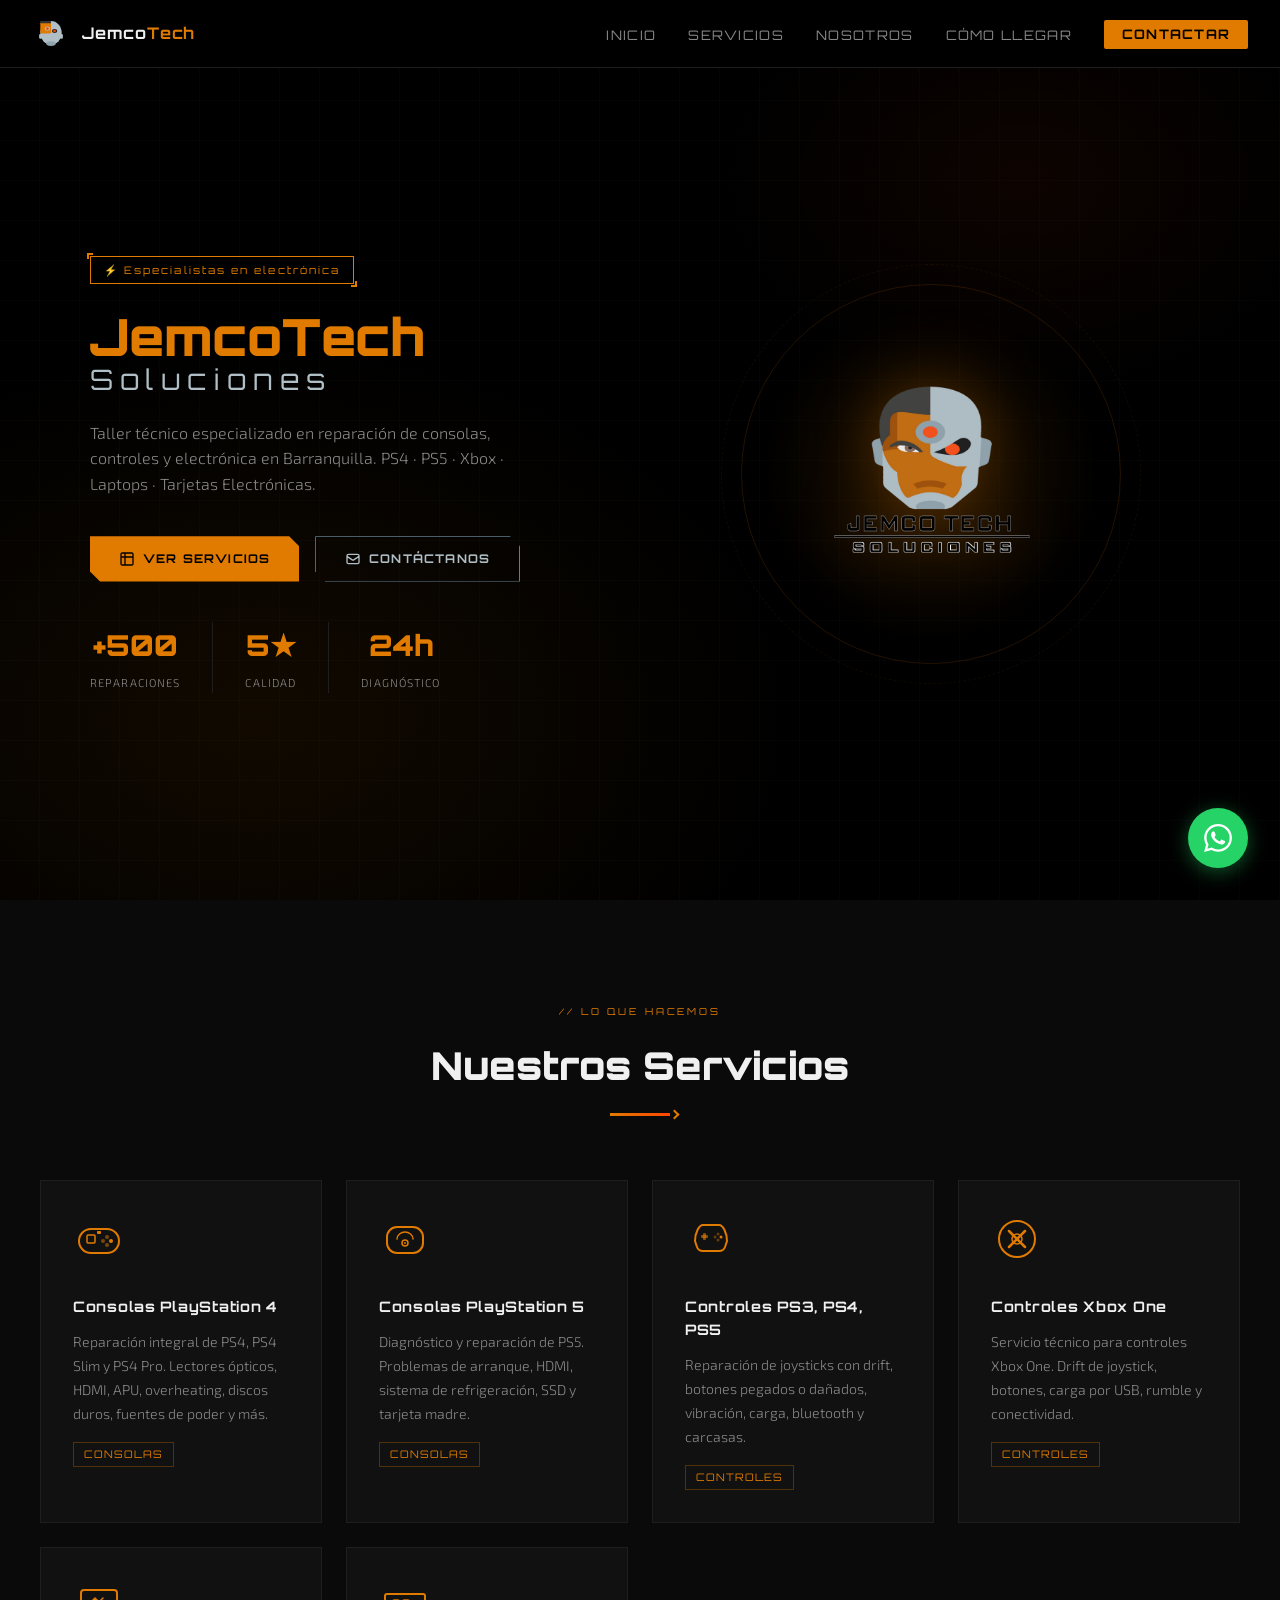
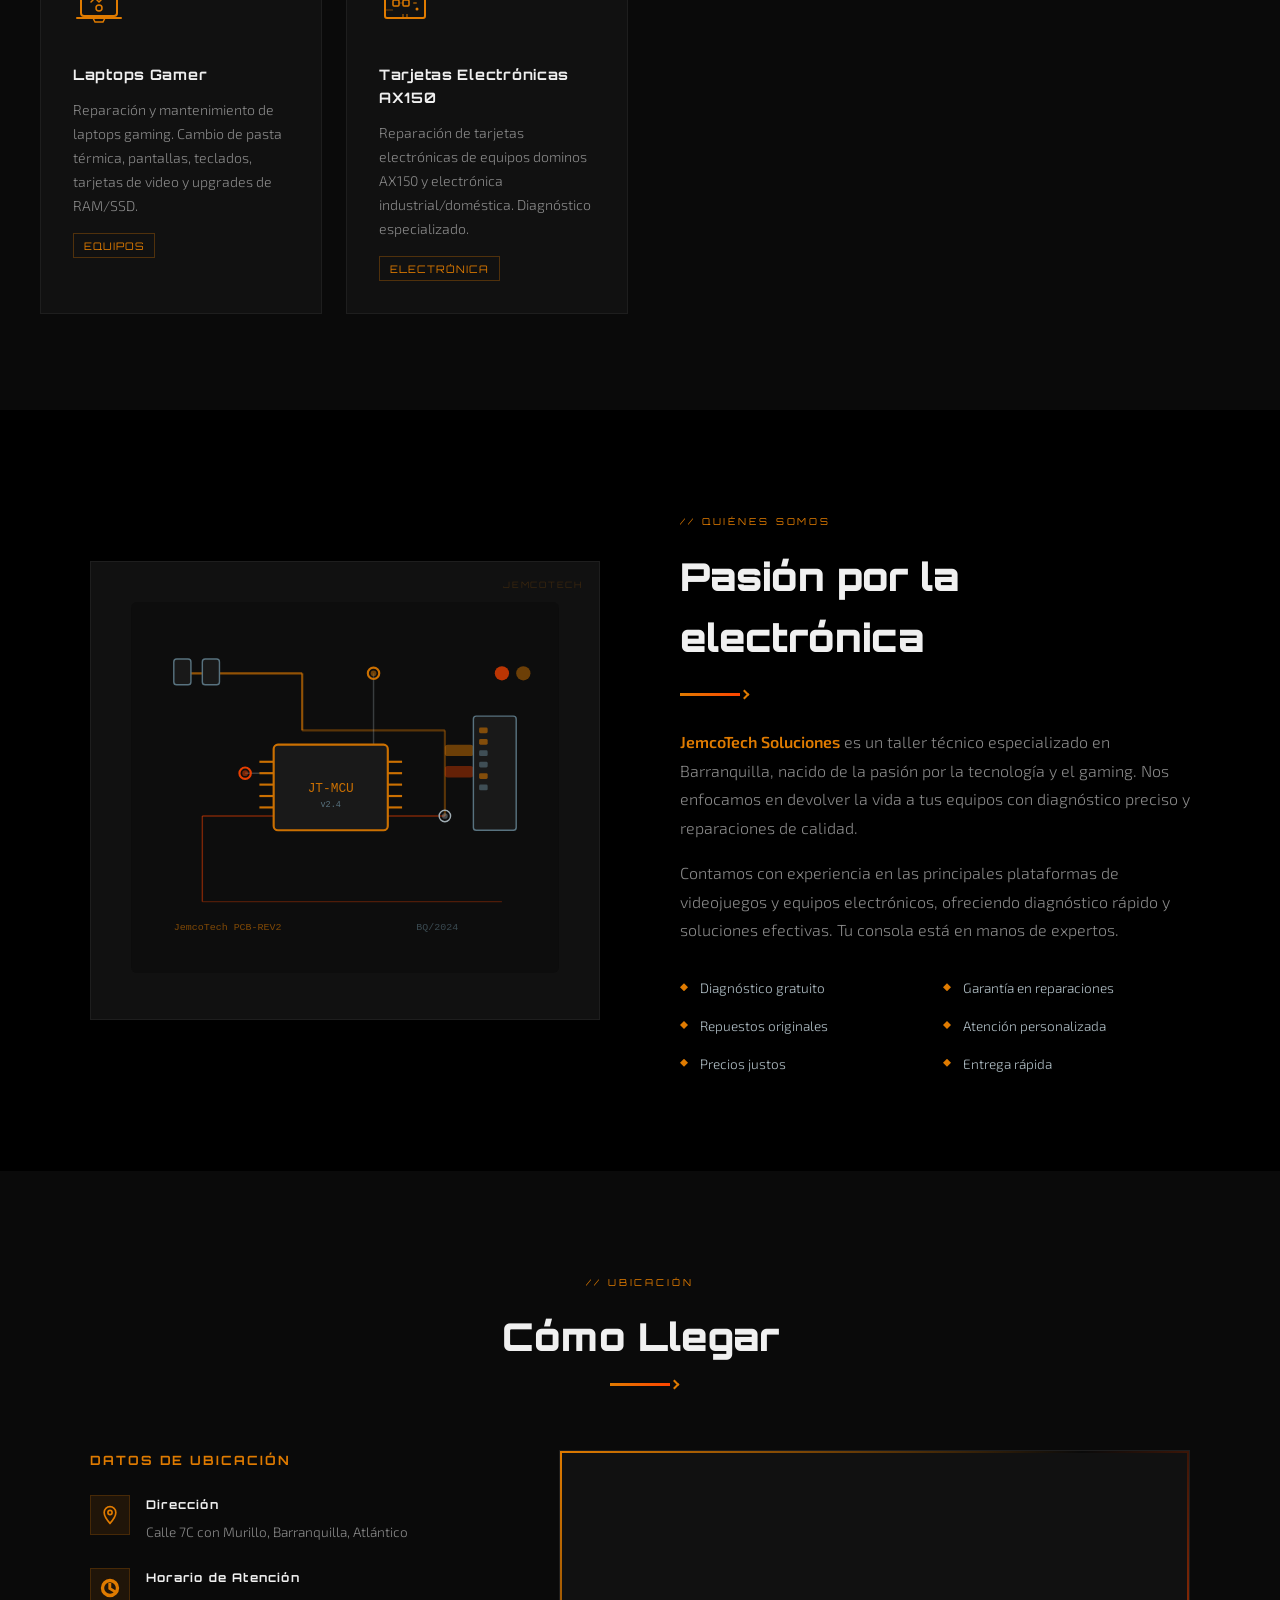
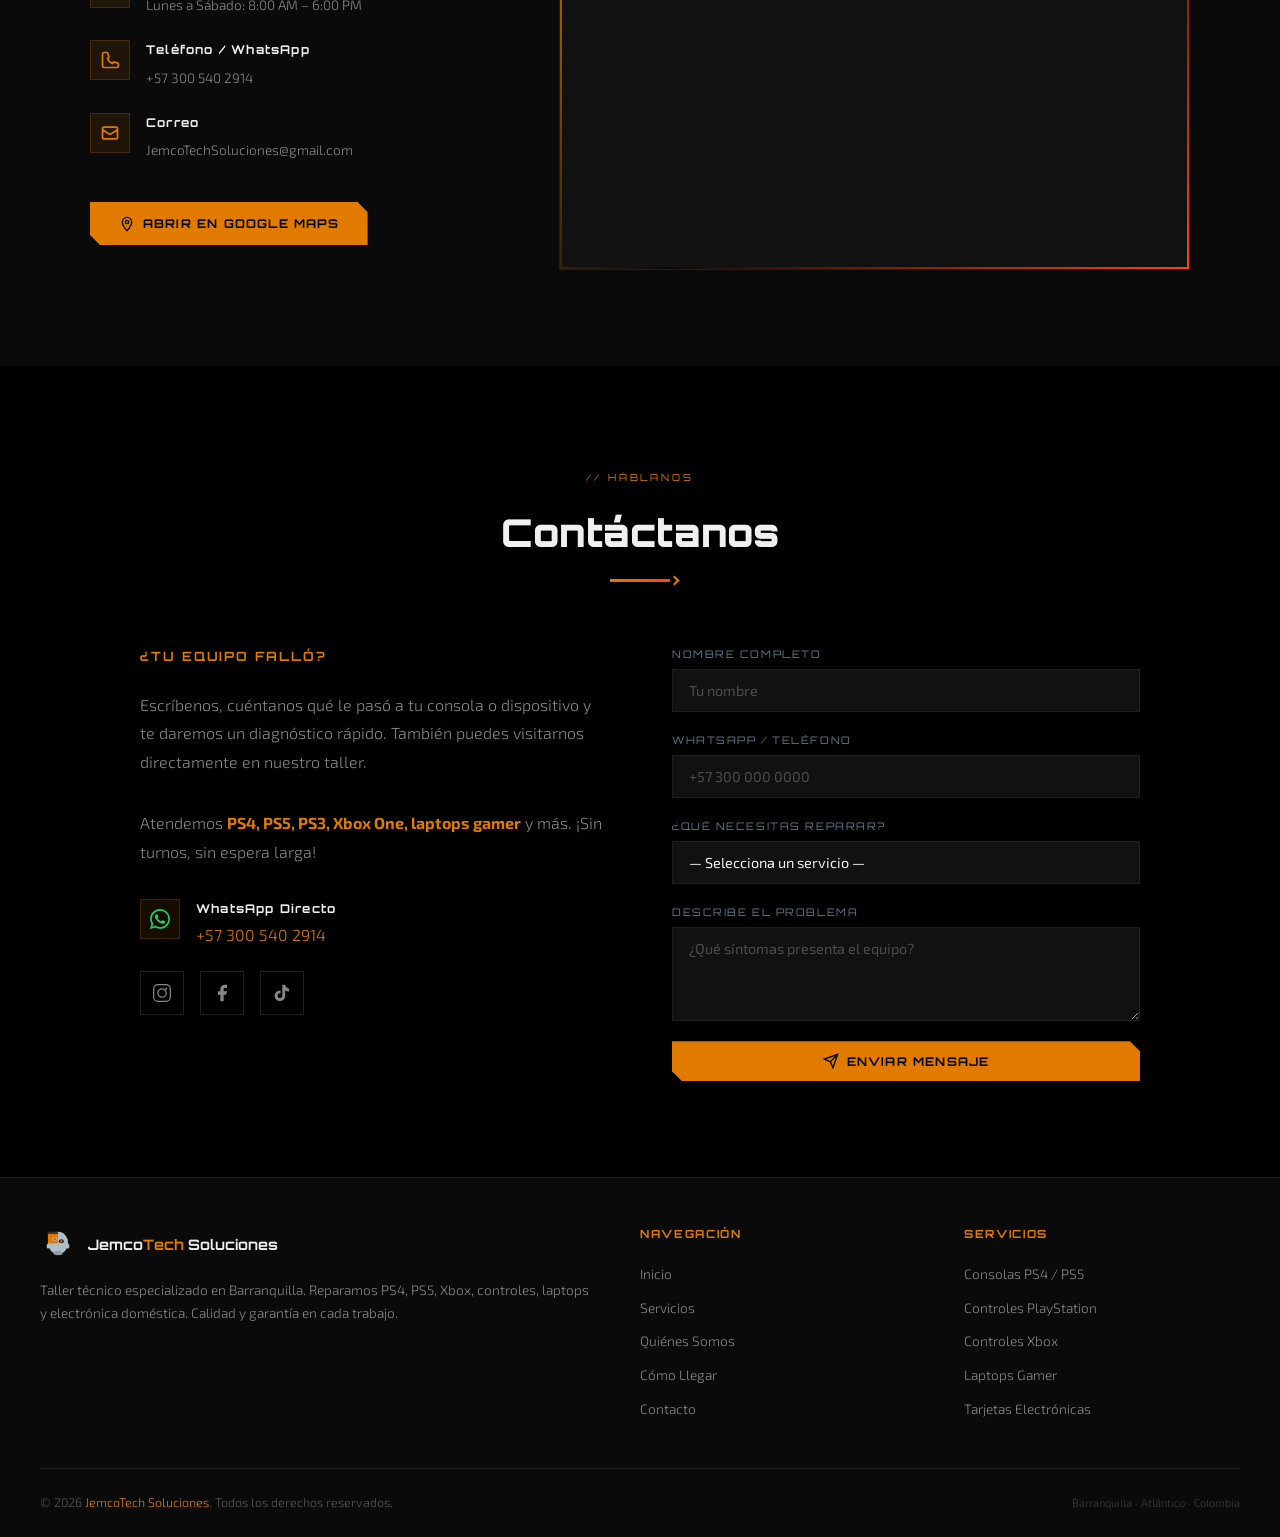
==== commit 7c718f4a: "Replace NanoLogo1.png with NanoLogo2.png" ====
--- a/index.html
+++ b/index.html
@@ -40,7 +40,7 @@
       "addressRegion": "Atlántico",
       "addressCountry": "CO"
     },
-    "telephone": "+57-300-000-0000",
+    "telephone": "+57-304-540-2914",
     "openingHours": "Mo-Sa 08:00-18:00",
     "priceRange": "$$",
     "areaServed": "Barranquilla"
@@ -1048,7 +1048,7 @@
     <div class="hero-visual">
       <div class="hero-logo-wrap">
         <div class="logo-glow"></div>
-        <img src="NanoLogo1.png" alt="JemcoTech Soluciones - Logo" class="logo-img" />
+        <img src="NanoLogo2.png" alt="JemcoTech Soluciones - Logo" class="logo-img" />
       </div>
     </div>
   </div>
@@ -1332,7 +1332,8 @@
     </div>
 
     <div class="map-wrap reveal">
-      <iframe src="https://www.google.com/maps/embed?pb=!1m18!1m12!1m3!1d3917.2706622386104!2d-74.8000055!3d10.9429155!2m3!1f0!2f0!3f0!3m2!1i1024!2i768!4f13.1!3m3!1m2!1s0x8ef5d30f72773ebf%3A0x4b8b853df162eeb5!2sJemco%20Tech%20Soluciones!5e0!3m2!1ses-419!2sco!4v1777431164375!5m2!1ses-419!2sco" width="600" height="450" style="border:0;" allowfullscreen="" loading="lazy" referrerpolicy="no-referrer-when-downgrade"></iframe>
+      <iframe src="https://www.google.com/maps/embed?pb=!1m18!1m12!1m3!1d3917.2706622386104!2d-74.8000055!3d10.9429155!2m3!1f0!2f0!3f0!3m2!1i1024!2i768!4f13.1!3m3!1m2!1s0x8ef5d30f72773ebf%3A0x4b8b853df162eeb5!2sJemco%20Tech%20Soluciones!5e0!3m2!1ses-419!2sco!4v1777431164375!5m2!1ses-419!2sco"
+        width="600" height="450" style="z-index: 2;position: relative;border:0;" allowfullscreen="" loading="lazy" referrerpolicy="no-referrer-when-downgrade"></iframe>
     </div>
   </div>
 </section>
@@ -1515,7 +1516,7 @@
     const mensaje = document.getElementById('mensaje').value;
 
     const waMsg = encodeURIComponent(
-      `Hola JemcoTech! Mi nombre es ${nombre}.\nTeléfono: ${tel}\nServicio: ${servicio}\nProblema: ${mensaje}`
+      `Hola JemcoTech! Mi nombre es ${nombre}.\nMi Teléfono es: ${tel}\n Requiero el Servicio de: ${servicio}\n y mi Problema es: ${mensaje}`
     );
     window.open(`https://wa.me/573045402914?text=${waMsg}`, '_blank');
 
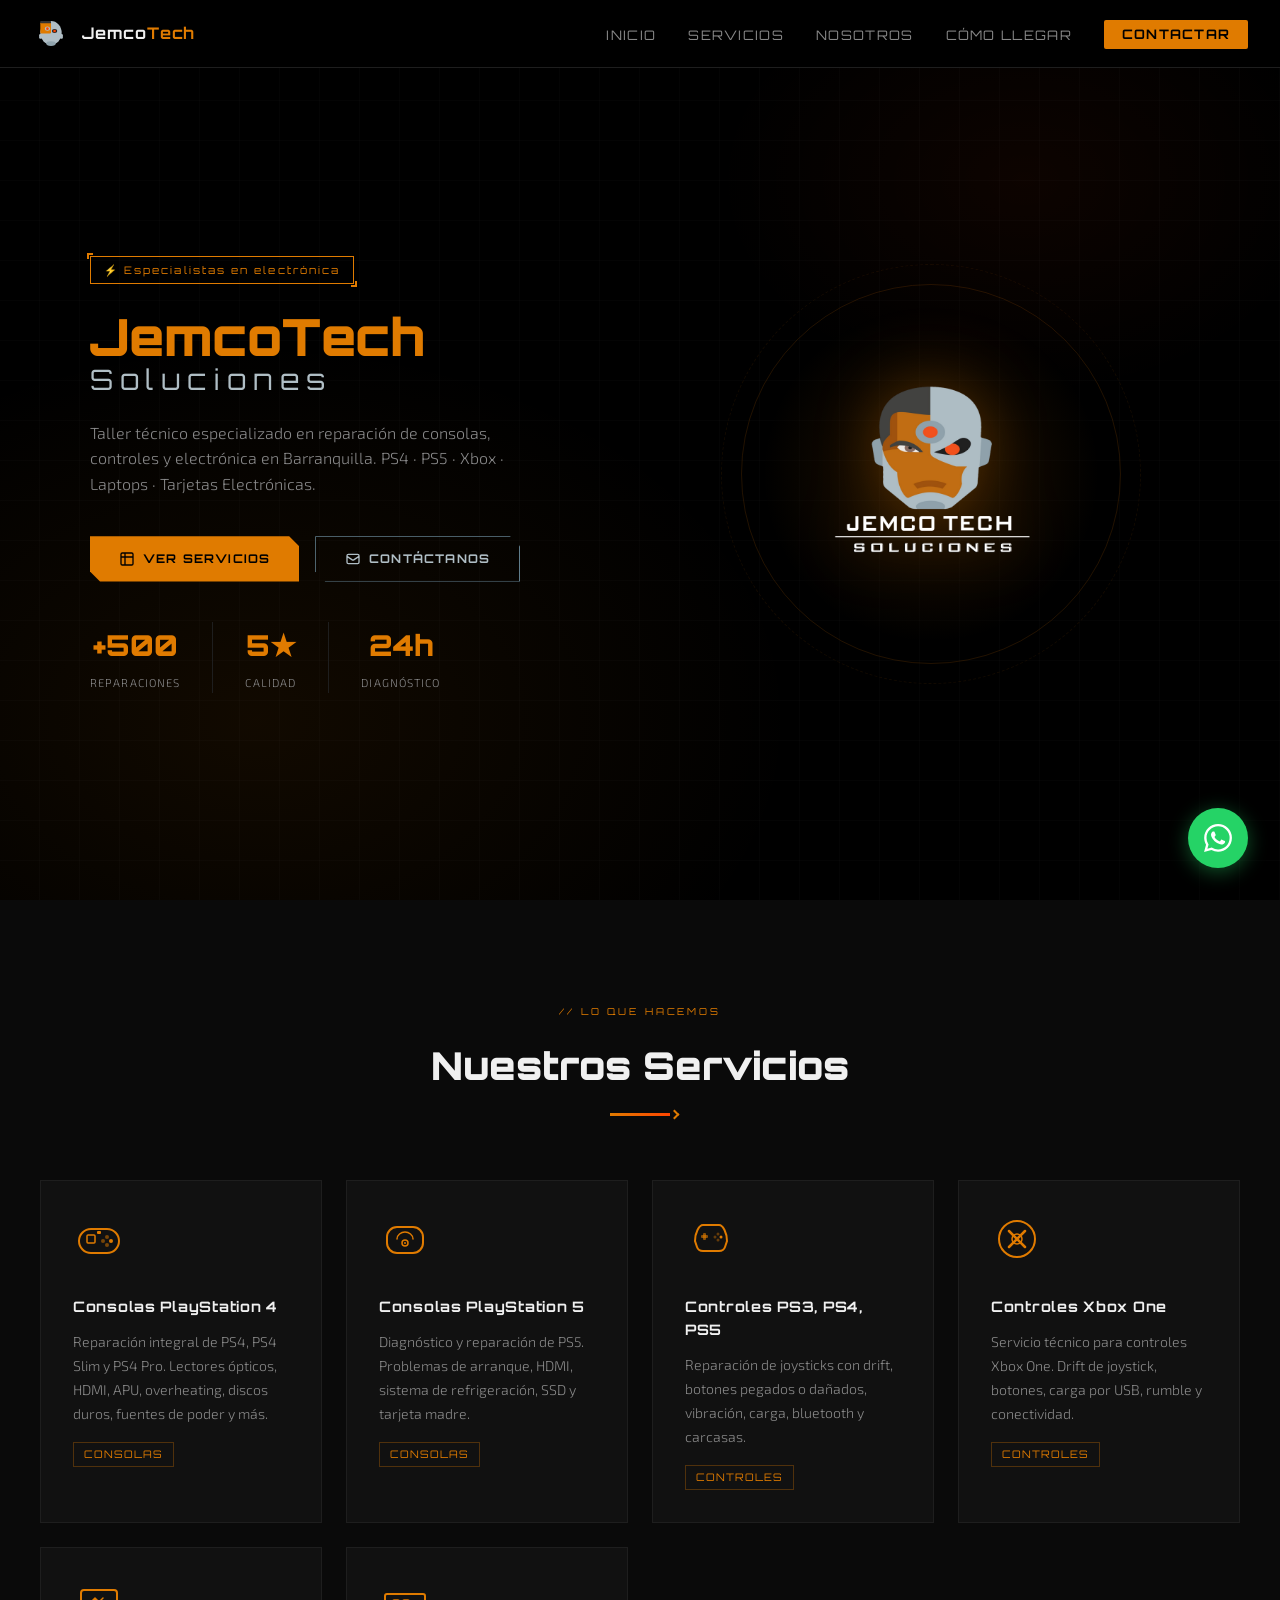
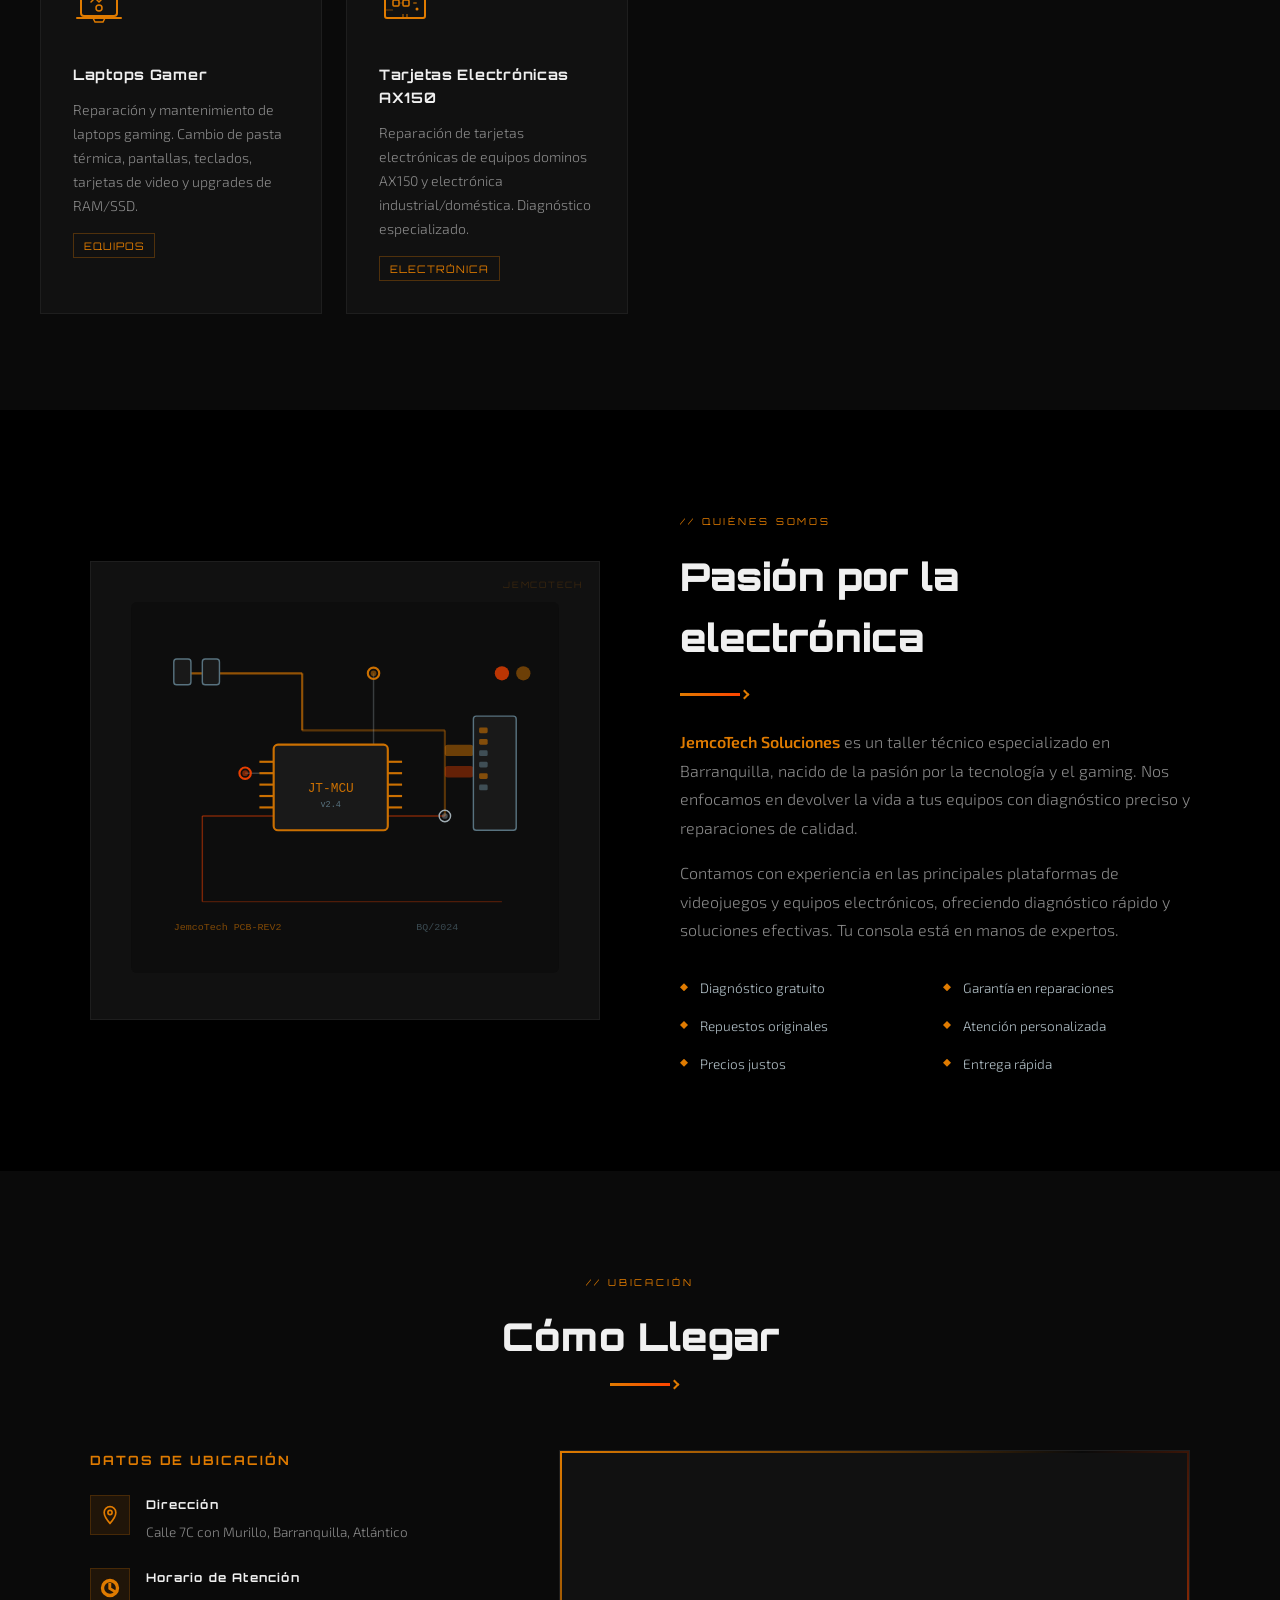
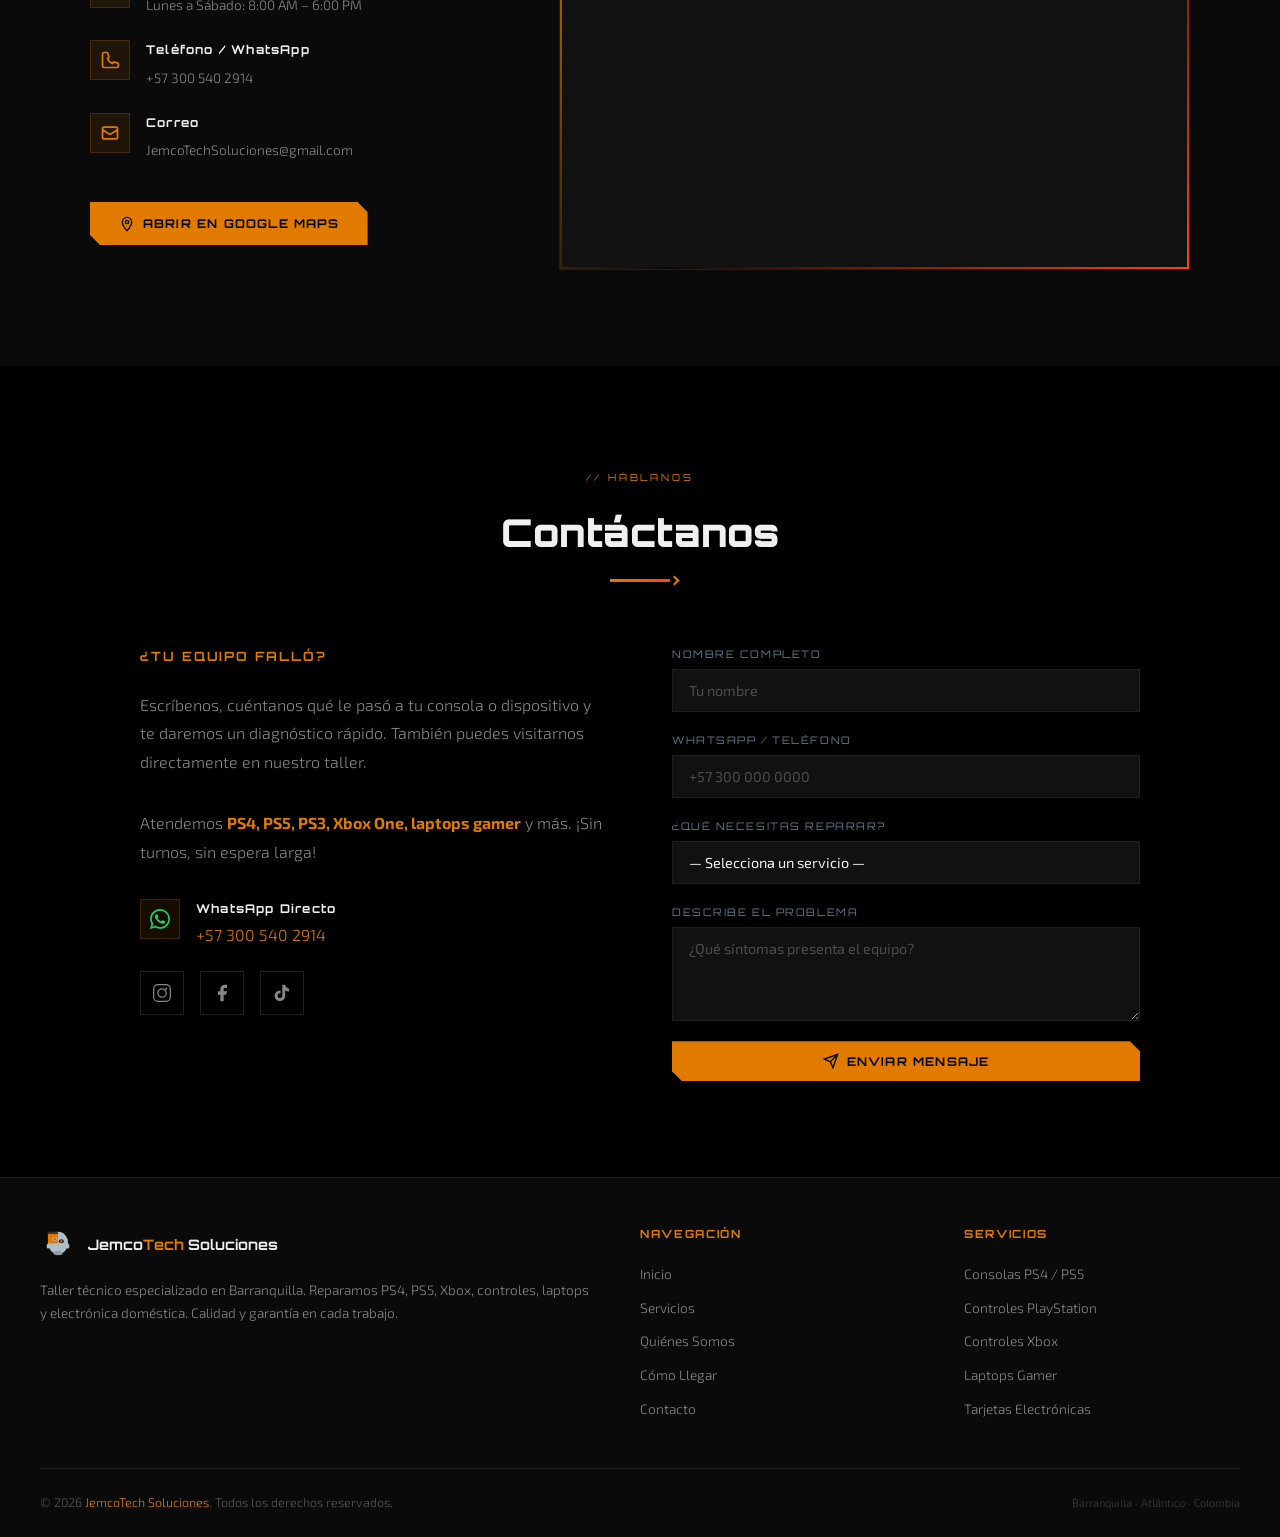
==== commit 01bdd910: "Update logo image source in index.html" ====
--- a/index.html
+++ b/index.html
@@ -1048,7 +1048,7 @@
     <div class="hero-visual">
       <div class="hero-logo-wrap">
         <div class="logo-glow"></div>
-        <img src="NanoLogo2.png" alt="JemcoTech Soluciones - Logo" class="logo-img" />
+        <img src="NanoLogo3.png" alt="JemcoTech Soluciones - Logo" class="logo-img" />
       </div>
     </div>
   </div>
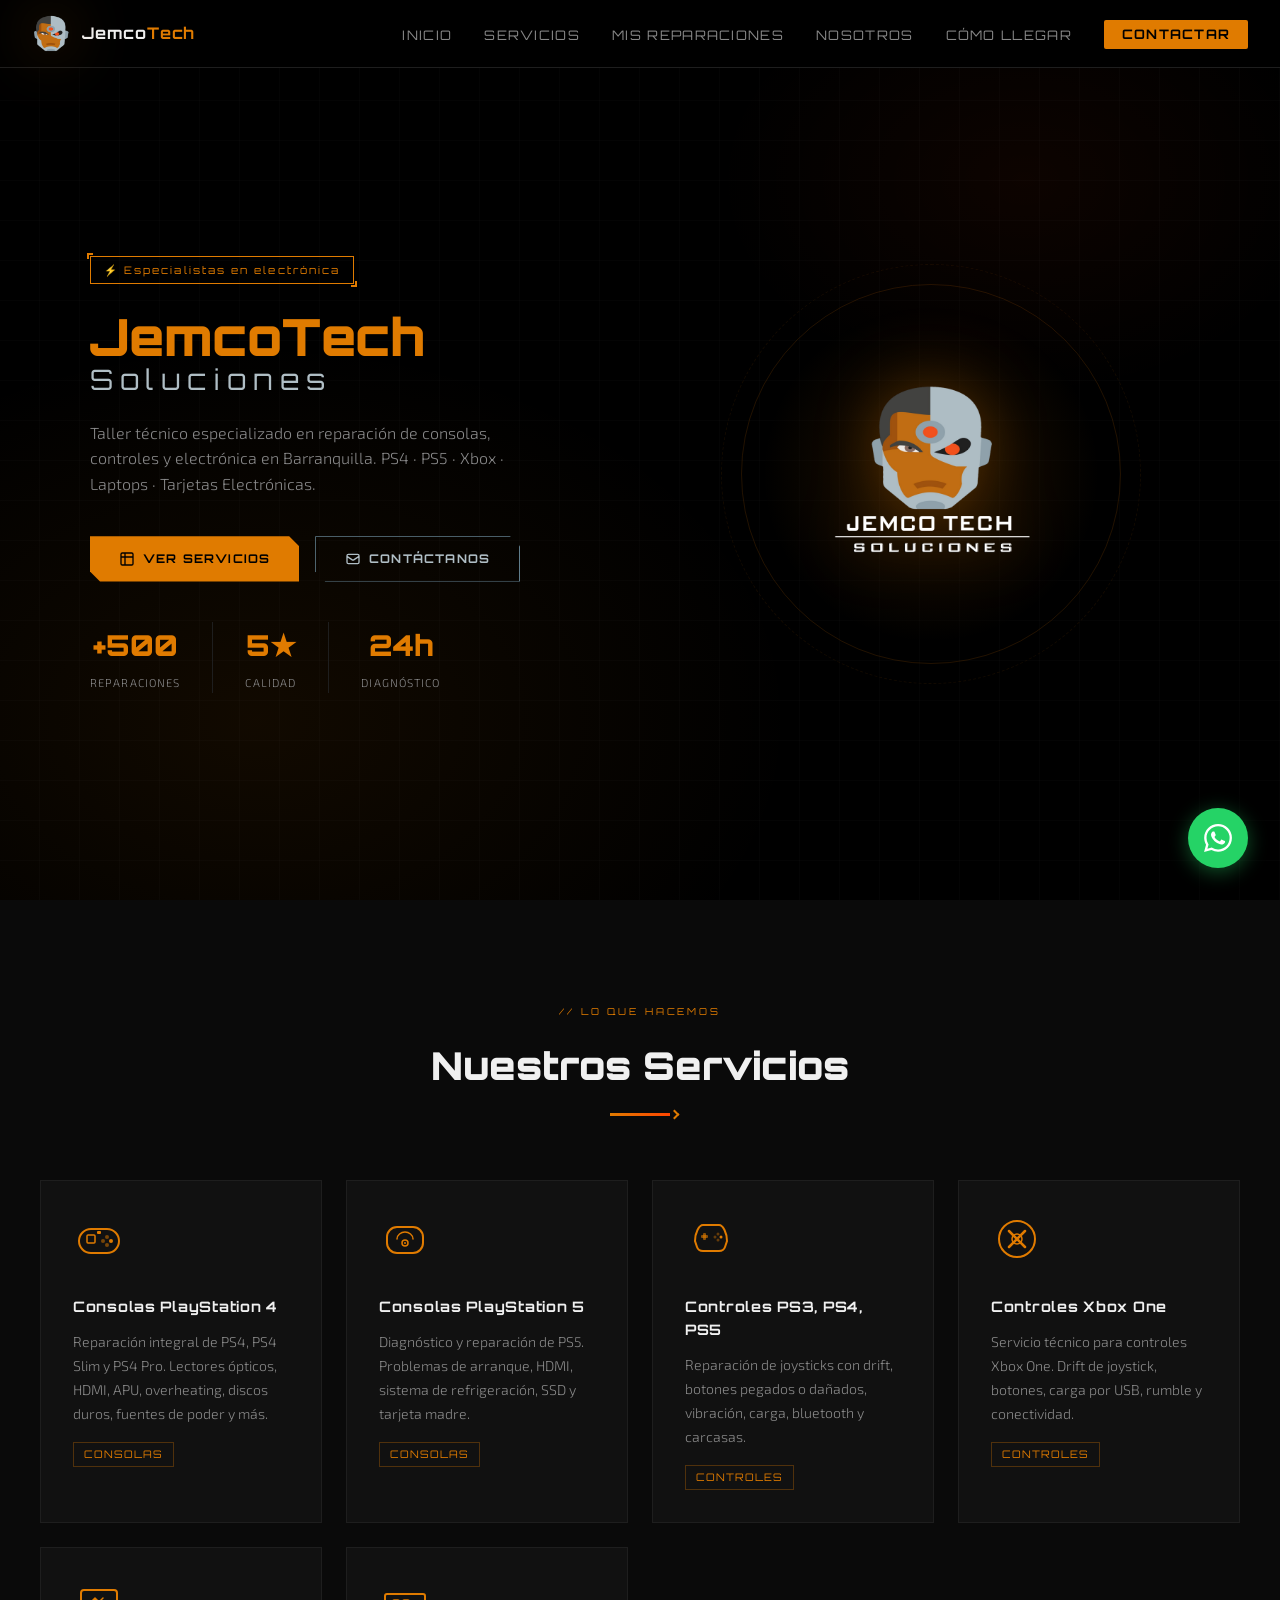
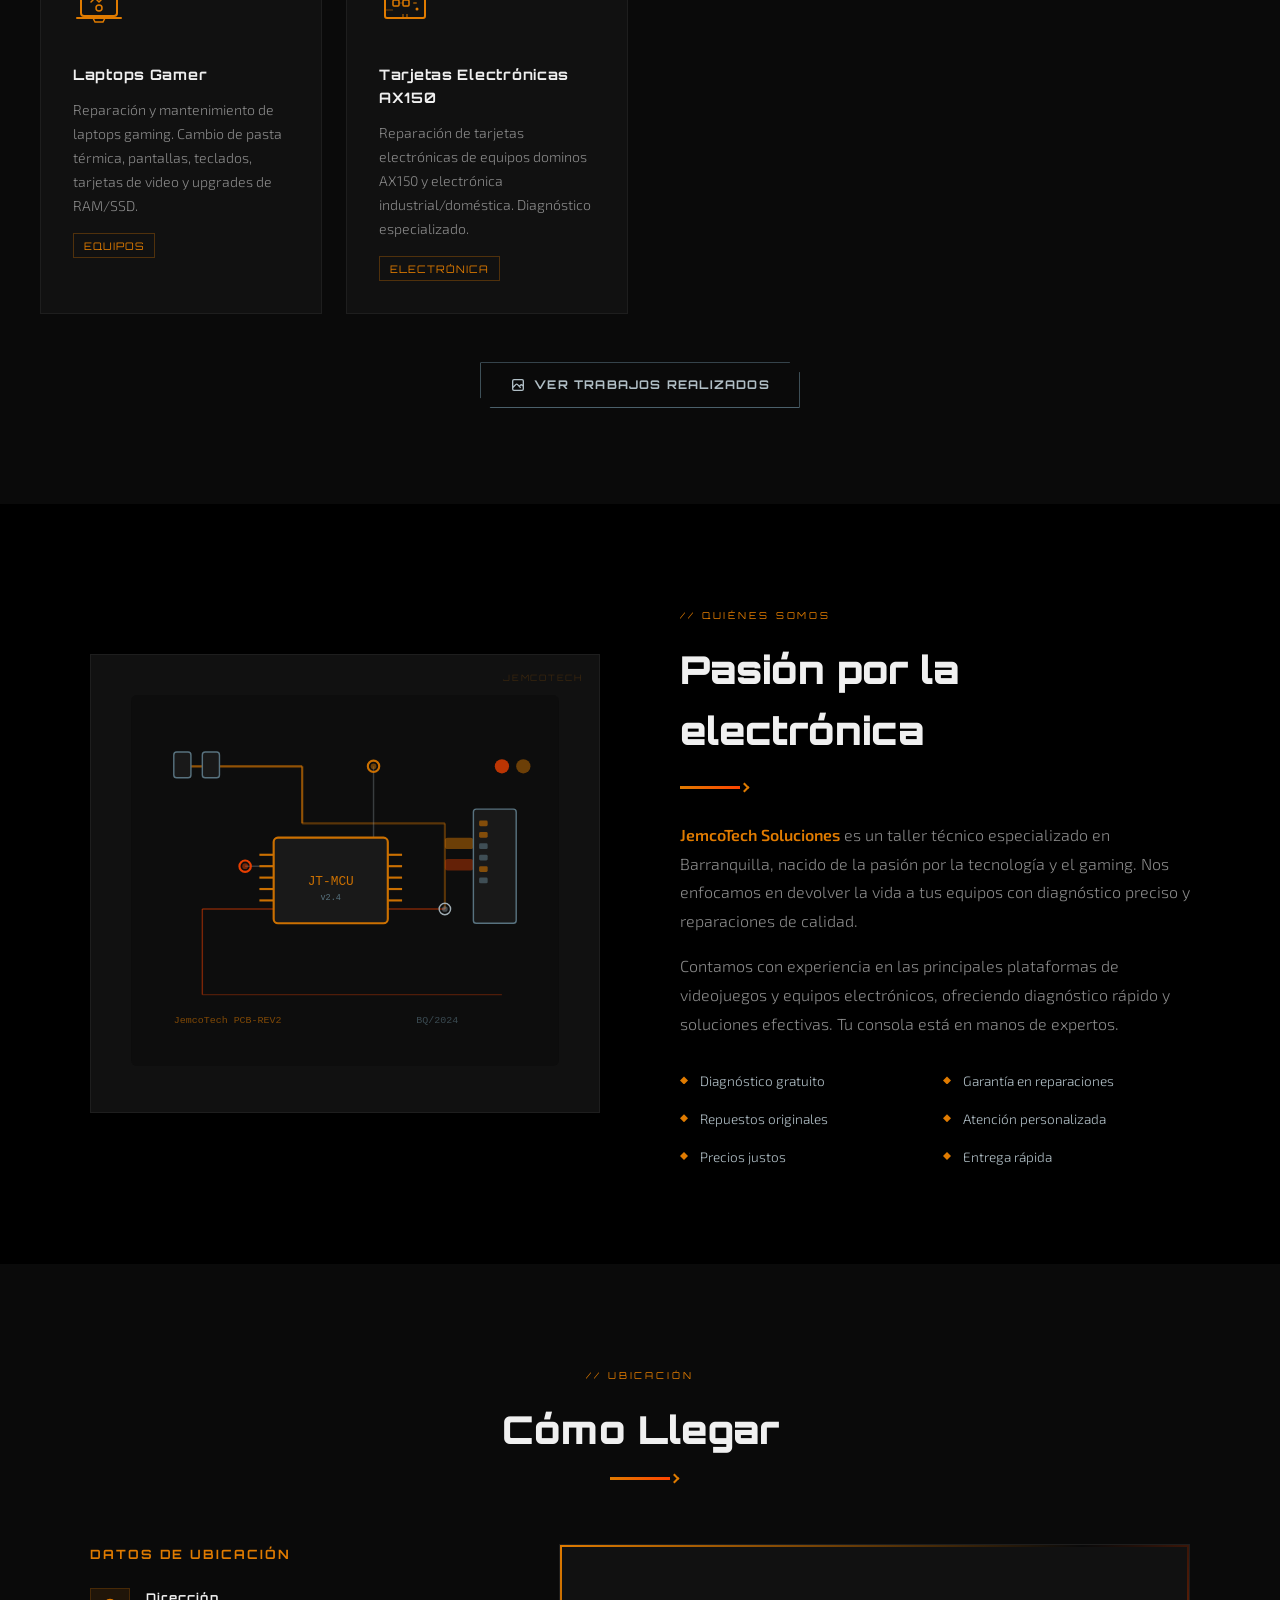
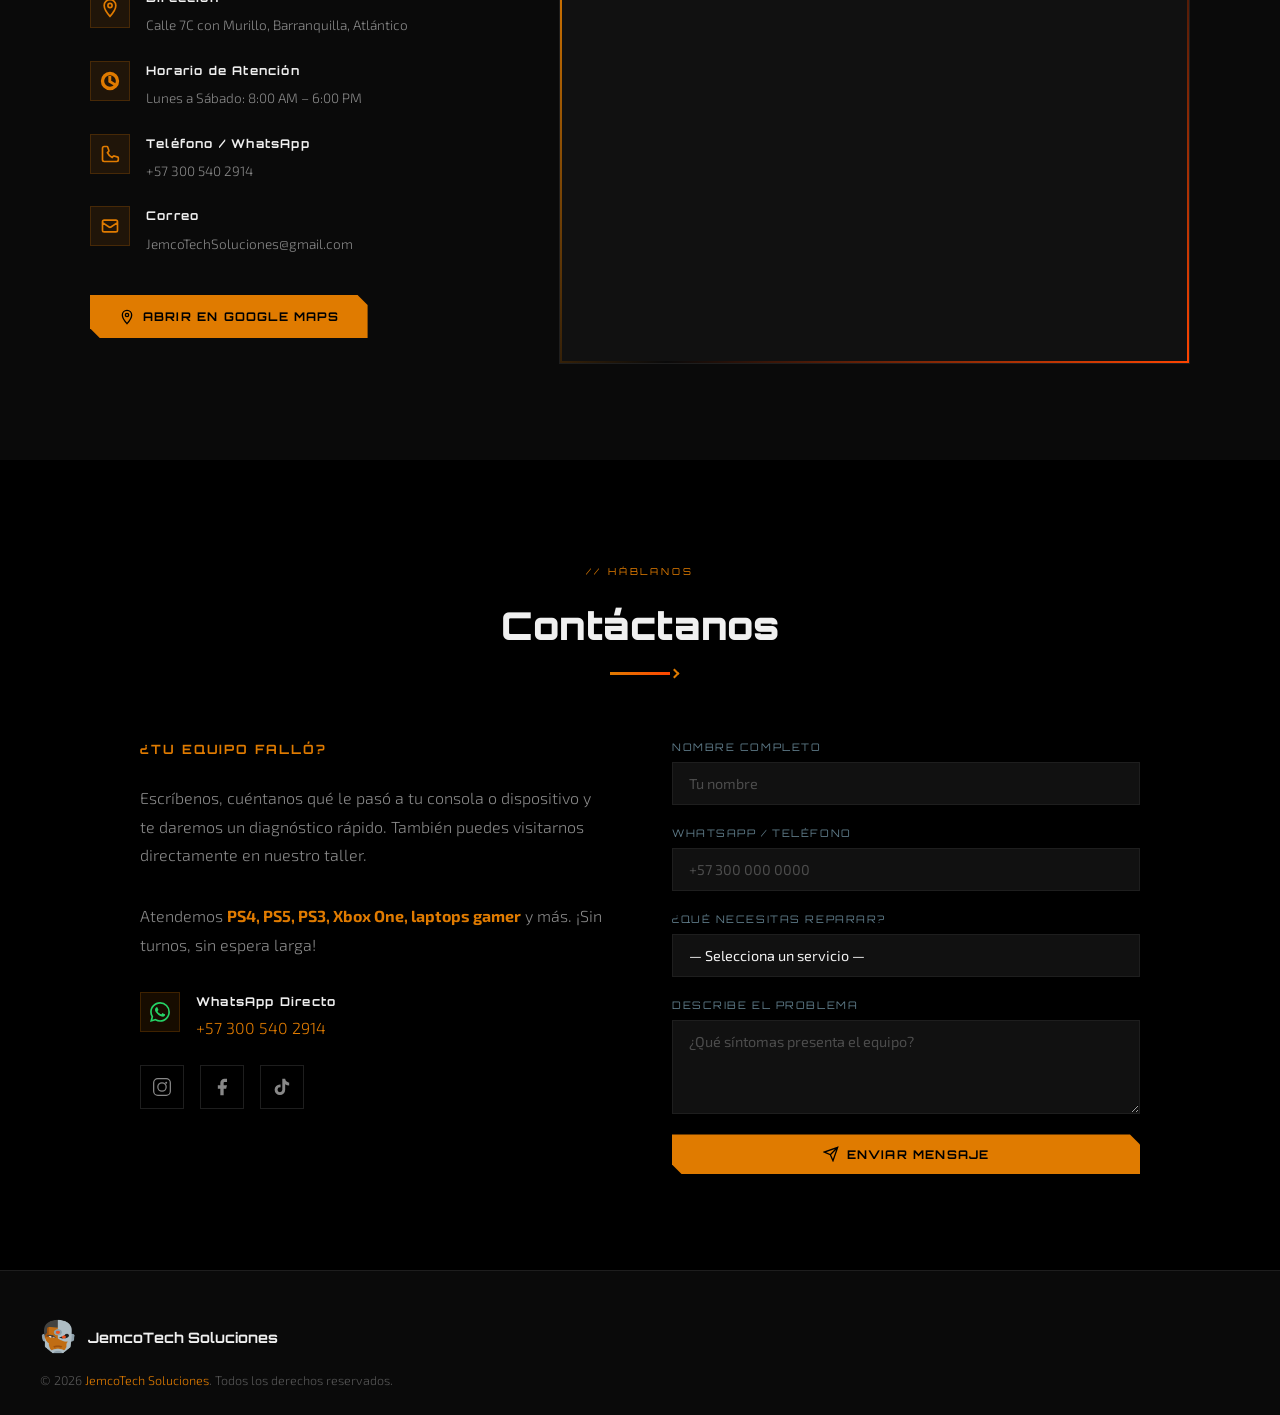
==== commit d5002d0c: "Add files via upload" ====
--- a/index.html
+++ b/index.html
@@ -48,916 +48,12 @@
   </script>
 
   <!-- Favicon SVG inline -->
-  <link rel="icon" type="image/svg+xml" href="data:image/svg+xml,%3Csvg xmlns='http://www.w3.org/2000/svg' viewBox='0 0 64 64'%3E%3Crect width='64' height='64' fill='%23000'/%3E%3Cellipse cx='32' cy='28' rx='18' ry='20' fill='%23b0bec5'/%3E%3Crect x='14' y='10' width='18' height='20' rx='2' fill='%23e07b00'/%3E%3Cellipse cx='26' cy='22' rx='4' ry='3' fill='%23b0bec5'/%3E%3Ccircle cx='26' cy='22' r='2' fill='%23ff4500'/%3E%3Cellipse cx='38' cy='26' rx='4' ry='3' fill='%23222'/%3E%3Ccircle cx='38' cy='26' r='2' fill='%23ff4500'/%3E%3Cellipse cx='32' cy='48' rx='8' ry='4' fill='%23b0bec5'/%3E%3Ctext x='32' y='62' font-size='7' fill='%23ff4500' text-anchor='middle' font-family='monospace' font-weight='bold'%3EJT%3C/text%3E%3C/svg%3E" />
-
+  <link rel="icon" type="image/x-icon" href="fav.ico" />
   <!-- Fonts -->
   <link rel="preconnect" href="https://fonts.googleapis.com" />
   <link rel="preconnect" href="https://fonts.gstatic.com" crossorigin />
   <link href="https://fonts.googleapis.com/css2?family=Orbitron:wght@400;700;900&family=Exo+2:wght@300;400;600&display=swap" rel="stylesheet" />
-
-  <style>
-    /* ========== VARIABLES ========== */
-    :root {
-      --black: #000000;
-      --deep: #0a0a0a;
-      --card: #111111;
-      --border: #1e1e1e;
-      --orange: #e07b00;
-      --orange-bright: #ff8c00;
-      --red: #ff4500;
-      --steel: #b0bec5;
-      --steel-dark: #607d8b;
-      --white: #f0f0f0;
-      --muted: #888;
-      --font-display: 'Orbitron', monospace;
-      --font-body: 'Exo 2', sans-serif;
-      --glow: 0 0 20px rgba(224,123,0,0.4);
-      --glow-red: 0 0 16px rgba(255,69,0,0.5);
-    }
-
-    /* ========== RESET & BASE ========== */
-    *, *::before, *::after { box-sizing: border-box; margin: 0; padding: 0; }
-
-    html { scroll-behavior: smooth; }
-
-    body {
-      background: var(--black);
-      color: var(--white);
-      font-family: var(--font-body);
-      font-weight: 300;
-      line-height: 1.6;
-      overflow-x: hidden;
-    }
-
-    ::selection { background: var(--orange); color: #000; }
-
-    /* ========== SCROLLBAR ========== */
-    ::-webkit-scrollbar { width: 6px; }
-    ::-webkit-scrollbar-track { background: var(--deep); }
-    ::-webkit-scrollbar-thumb { background: var(--orange); border-radius: 3px; }
-
-    /* ========== NAV ========== */
-    nav {
-      position: fixed;
-      top: 0; left: 0; right: 0;
-      z-index: 1000;
-      display: flex;
-      align-items: center;
-      justify-content: space-between;
-      padding: 0 2rem;
-      height: 68px;
-      background: rgba(0,0,0,0.85);
-      backdrop-filter: blur(12px);
-      border-bottom: 1px solid var(--border);
-      transition: border-color 0.3s;
-    }
-
-    nav.scrolled { border-color: var(--orange); }
-
-    .nav-logo {
-      display: flex;
-      align-items: center;
-      gap: 0.75rem;
-      text-decoration: none;
-    }
-
-    .nav-logo svg { width: 38px; height: 38px; }
-
-    .nav-brand {
-      font-family: var(--font-display);
-      font-size: 1rem;
-      font-weight: 700;
-      letter-spacing: 0.05em;
-      color: var(--white);
-    }
-
-    .nav-brand span { color: var(--orange); }
-
-    .nav-links {
-      display: flex;
-      gap: 2rem;
-      list-style: none;
-    }
-
-    .nav-links a {
-      color: var(--muted);
-      text-decoration: none;
-      font-size: 0.82rem;
-      font-family: var(--font-display);
-      letter-spacing: 0.1em;
-      text-transform: uppercase;
-      transition: color 0.2s;
-      position: relative;
-    }
-
-    .nav-links a::after {
-      content: '';
-      position: absolute;
-      bottom: -4px; left: 0; right: 0;
-      height: 1px;
-      background: var(--orange);
-      transform: scaleX(0);
-      transition: transform 0.2s;
-    }
-
-    .nav-links a:hover { color: var(--orange); }
-    .nav-links a:hover::after { transform: scaleX(1); }
-
-    .nav-cta {
-      background: var(--orange);
-      color: #000 !important;
-      padding: 0.4rem 1.1rem;
-      border-radius: 2px;
-      font-weight: 700 !important;
-      transition: background 0.2s, box-shadow 0.2s !important;
-    }
-
-    .nav-cta:hover {
-      background: var(--orange-bright) !important;
-      box-shadow: var(--glow) !important;
-      color: #000 !important;
-    }
-
-    .nav-cta::after { display: none !important; }
-
-    .hamburger {
-      display: none;
-      flex-direction: column;
-      gap: 5px;
-      cursor: pointer;
-      padding: 4px;
-    }
-
-    .hamburger span {
-      display: block;
-      width: 24px;
-      height: 2px;
-      background: var(--white);
-      transition: 0.3s;
-    }
-
-    /* ========== HERO ========== */
-    #inicio {
-      min-height: 100vh;
-      display: flex;
-      align-items: center;
-      justify-content: center;
-      position: relative;
-      overflow: hidden;
-      padding: 80px 2rem 2rem;
-    }
-
-    .hero-bg {
-      position: absolute;
-      inset: 0;
-      background:
-        radial-gradient(ellipse 60% 60% at 20% 80%, rgba(224,123,0,0.08) 0%, transparent 70%),
-        radial-gradient(ellipse 40% 40% at 80% 20%, rgba(255,69,0,0.05) 0%, transparent 60%),
-        repeating-linear-gradient(
-          0deg,
-          transparent,
-          transparent 39px,
-          rgba(255,255,255,0.015) 39px,
-          rgba(255,255,255,0.015) 40px
-        ),
-        repeating-linear-gradient(
-          90deg,
-          transparent,
-          transparent 39px,
-          rgba(255,255,255,0.015) 39px,
-          rgba(255,255,255,0.015) 40px
-        );
-    }
-
-    .hero-inner {
-      position: relative;
-      max-width: 1100px;
-      width: 100%;
-      display: grid;
-      grid-template-columns: 1fr 1fr;
-      gap: 4rem;
-      align-items: center;
-    }
-
-    .hero-text { animation: fadeUp 0.8s ease both; }
-
-    .hero-badge {
-      display: inline-block;
-      font-family: var(--font-display);
-      font-size: 0.65rem;
-      letter-spacing: 0.2em;
-      color: var(--orange);
-      border: 1px solid var(--orange);
-      padding: 0.3rem 0.8rem;
-      margin-bottom: 1.5rem;
-      position: relative;
-    }
-
-    .hero-badge::before {
-      content: '';
-      position: absolute;
-      left: -4px; top: -4px;
-      width: 6px; height: 6px;
-      border-left: 2px solid var(--orange);
-      border-top: 2px solid var(--orange);
-    }
-
-    .hero-badge::after {
-      content: '';
-      position: absolute;
-      right: -4px; bottom: -4px;
-      width: 6px; height: 6px;
-      border-right: 2px solid var(--orange);
-      border-bottom: 2px solid var(--orange);
-    }
-
-    h1 {
-      font-family: var(--font-display);
-      font-size: clamp(2.2rem, 4vw, 3.4rem);
-      font-weight: 900;
-      line-height: 1.1;
-      margin-bottom: 0.5rem;
-    }
-
-    h1 .brand-main { color: var(--orange); display: block; }
-    h1 .brand-sub { color: var(--steel); font-size: 0.55em; letter-spacing: 0.25em; font-weight: 400; display: block; }
-
-    .hero-desc {
-      margin: 1.5rem 0 2.5rem;
-      color: var(--muted);
-      font-size: 1rem;
-      max-width: 440px;
-    }
-
-    .hero-btns { display: flex; gap: 1rem; flex-wrap: wrap; }
-
-    .btn-primary {
-      display: inline-flex;
-      align-items: center;
-      gap: 0.5rem;
-      background: var(--orange);
-      color: #000;
-      padding: 0.75rem 1.8rem;
-      font-family: var(--font-display);
-      font-size: 0.75rem;
-      font-weight: 700;
-      letter-spacing: 0.1em;
-      text-transform: uppercase;
-      text-decoration: none;
-      border: none;
-      cursor: pointer;
-      transition: all 0.2s;
-      clip-path: polygon(0 0, calc(100% - 10px) 0, 100% 10px, 100% 100%, 10px 100%, 0 calc(100% - 10px));
-    }
-
-    .btn-primary:hover {
-      background: var(--orange-bright);
-      box-shadow: var(--glow);
-      transform: translateY(-2px);
-    }
-
-    .btn-outline {
-      display: inline-flex;
-      align-items: center;
-      gap: 0.5rem;
-      background: transparent;
-      color: var(--steel);
-      padding: 0.75rem 1.8rem;
-      font-family: var(--font-display);
-      font-size: 0.75rem;
-      font-weight: 700;
-      letter-spacing: 0.1em;
-      text-transform: uppercase;
-      text-decoration: none;
-      border: 1px solid var(--steel-dark);
-      cursor: pointer;
-      transition: all 0.2s;
-      clip-path: polygon(0 0, calc(100% - 10px) 0, 100% 10px, 100% 100%, 10px 100%, 0 calc(100% - 10px));
-    }
-
-    .btn-outline:hover {
-      border-color: var(--steel);
-      color: var(--white);
-      box-shadow: 0 0 16px rgba(176,190,197,0.2);
-    }
-
-    .hero-visual {
-      display: flex;
-      justify-content: center;
-      align-items: center;
-      animation: fadeUp 0.8s 0.2s ease both;
-    }
-
-    .hero-logo-wrap {
-      position: relative;
-      width: 340px;
-      height: 340px;
-    }
-
-    .hero-logo-wrap::before {
-      content: '';
-      position: absolute;
-      inset: -20px;
-      border-radius: 50%;
-      border: 1px solid rgba(224,123,0,0.15);
-      animation: rotateRing 12s linear infinite;
-    }
-
-    .hero-logo-wrap::after {
-      content: '';
-      position: absolute;
-      inset: -40px;
-      border-radius: 50%;
-      border: 1px dashed rgba(224,123,0,0.08);
-      animation: rotateRing 20s linear infinite reverse;
-    }
-
-    .logo-glow {
-      position: absolute;
-      inset: 0;
-      background: radial-gradient(ellipse at center, rgba(224,123,0,0.15) 0%, transparent 70%);
-      border-radius: 50%;
-    }
-
-    .logo-img {
-      width: 100%;
-      height: 100%;
-      object-fit: contain;
-      position: relative;
-      z-index: 1;
-      filter: drop-shadow(0 0 30px rgba(224,123,0,0.3));
-    }
-
-    /* Floating stats */
-    .hero-stats {
-      display: flex;
-      gap: 2rem;
-      margin-top: 2.5rem;
-    }
-
-    .stat { text-align: center; }
-    .stat-num {
-      font-family: var(--font-display);
-      font-size: 1.8rem;
-      font-weight: 900;
-      color: var(--orange);
-      display: block;
-    }
-    .stat-label {
-      font-size: 0.7rem;
-      color: var(--muted);
-      letter-spacing: 0.1em;
-      text-transform: uppercase;
-    }
-
-    .stat-divider {
-      width: 1px;
-      background: var(--border);
-      align-self: stretch;
-    }
-
-    /* ========== SECTIONS SHARED ========== */
-    section { padding: 6rem 2rem; }
-
-    .section-header {
-      text-align: center;
-      margin-bottom: 4rem;
-    }
-
-    .section-tag {
-      display: inline-block;
-      font-family: var(--font-display);
-      font-size: 0.6rem;
-      letter-spacing: 0.3em;
-      color: var(--orange);
-      text-transform: uppercase;
-      margin-bottom: 1rem;
-    }
-
-    h2 {
-      font-family: var(--font-display);
-      font-size: clamp(1.8rem, 3vw, 2.6rem);
-      font-weight: 900;
-      margin-bottom: 1rem;
-    }
-
-    .section-line {
-      width: 60px;
-      height: 3px;
-      background: linear-gradient(90deg, var(--orange), var(--red));
-      margin: 0 auto;
-      position: relative;
-    }
-
-    .section-line::after {
-      content: '';
-      position: absolute;
-      right: -8px; top: -2px;
-      width: 7px; height: 7px;
-      border-right: 2px solid var(--orange);
-      border-top: 2px solid var(--orange);
-      transform: rotate(45deg);
-    }
-
-    /* ========== SERVICIOS ========== */
-    #servicios { background: var(--deep); }
-
-    .services-grid {
-      display: grid;
-      grid-template-columns: repeat(auto-fit, minmax(270px, 1fr));
-      gap: 1.5rem;
-      max-width: 1200px;
-      margin: 0 auto;
-    }
-
-    .service-card {
-      background: var(--card);
-      border: 1px solid var(--border);
-      padding: 2rem;
-      position: relative;
-      transition: border-color 0.3s, transform 0.3s, box-shadow 0.3s;
-      overflow: hidden;
-      cursor: default;
-    }
-
-    .service-card::before {
-      content: '';
-      position: absolute;
-      top: 0; left: 0;
-      width: 3px;
-      height: 0;
-      background: linear-gradient(180deg, var(--orange), var(--red));
-      transition: height 0.4s;
-    }
-
-    .service-card:hover { 
-      border-color: rgba(224,123,0,0.3);
-      transform: translateY(-4px);
-      box-shadow: 0 20px 40px rgba(0,0,0,0.4), var(--glow);
-    }
-
-    .service-card:hover::before { height: 100%; }
-
-    .service-icon {
-      width: 52px;
-      height: 52px;
-      margin-bottom: 1.5rem;
-      color: var(--orange);
-    }
-
-    .service-card h3 {
-      font-family: var(--font-display);
-      font-size: 0.9rem;
-      font-weight: 700;
-      letter-spacing: 0.05em;
-      margin-bottom: 0.75rem;
-      color: var(--white);
-    }
-
-    .service-card p {
-      font-size: 0.88rem;
-      color: var(--muted);
-      line-height: 1.7;
-    }
-
-    .service-tag {
-      display: inline-block;
-      margin-top: 1rem;
-      font-size: 0.65rem;
-      font-family: var(--font-display);
-      letter-spacing: 0.1em;
-      color: var(--orange);
-      border: 1px solid rgba(224,123,0,0.3);
-      padding: 0.2rem 0.6rem;
-    }
-
-    /* ========== NOSOTROS ========== */
-    #nosotros {
-      background: var(--black);
-      max-width: 1200px;
-      margin: 0 auto;
-    }
-
-    .about-grid {
-      display: grid;
-      grid-template-columns: 1fr 1fr;
-      gap: 5rem;
-      align-items: center;
-      max-width: 1100px;
-      margin: 0 auto;
-    }
-
-    .about-visual {
-      position: relative;
-    }
-
-    .about-card-main {
-      background: var(--card);
-      border: 1px solid var(--border);
-      padding: 2.5rem;
-      position: relative;
-    }
-
-    .about-card-main::before {
-      content: 'JEMCOTECH';
-      position: absolute;
-      top: 1rem; right: 1rem;
-      font-family: var(--font-display);
-      font-size: 0.55rem;
-      letter-spacing: 0.2em;
-      color: rgba(224,123,0,0.2);
-    }
-
-    .about-circuit {
-      position: absolute;
-      bottom: -20px; right: -20px;
-      width: 100px;
-      height: 100px;
-      opacity: 0.3;
-    }
-
-    .about-text h2 { text-align: left; margin-bottom: 1.5rem; }
-
-    .about-text .section-tag { text-align: left; }
-
-    .about-text .section-line { margin: 0 0 2rem; }
-
-    .about-text p {
-      color: var(--muted);
-      margin-bottom: 1rem;
-      line-height: 1.8;
-    }
-
-    .about-text p strong { color: var(--orange); font-weight: 600; }
-
-    .values-list {
-      display: grid;
-      grid-template-columns: 1fr 1fr;
-      gap: 1rem;
-      margin-top: 2rem;
-    }
-
-    .value-item {
-      display: flex;
-      align-items: flex-start;
-      gap: 0.75rem;
-    }
-
-    .value-dot {
-      width: 8px;
-      height: 8px;
-      background: var(--orange);
-      margin-top: 6px;
-      flex-shrink: 0;
-      clip-path: polygon(50% 0%, 100% 50%, 50% 100%, 0% 50%);
-    }
-
-    .value-item span {
-      font-size: 0.85rem;
-      color: var(--steel);
-    }
-
-    /* ========== CÓMO LLEGAR ========== */
-    #llegar {
-      background: var(--deep);
-    }
-
-    .location-grid {
-      display: grid;
-      grid-template-columns: 1fr 1.5fr;
-      gap: 3rem;
-      max-width: 1100px;
-      margin: 0 auto;
-      align-items: start;
-    }
-
-    .location-info h3 {
-      font-family: var(--font-display);
-      font-size: 0.8rem;
-      letter-spacing: 0.15em;
-      color: var(--orange);
-      margin-bottom: 1.5rem;
-      text-transform: uppercase;
-    }
-
-    .location-item {
-      display: flex;
-      gap: 1rem;
-      margin-bottom: 1.5rem;
-      align-items: flex-start;
-    }
-
-    .location-icon {
-      width: 40px;
-      height: 40px;
-      background: rgba(224,123,0,0.1);
-      border: 1px solid rgba(224,123,0,0.2);
-      display: flex;
-      align-items: center;
-      justify-content: center;
-      flex-shrink: 0;
-      color: var(--orange);
-    }
-
-    .location-item-text strong {
-      display: block;
-      font-family: var(--font-display);
-      font-size: 0.75rem;
-      letter-spacing: 0.1em;
-      color: var(--white);
-      margin-bottom: 0.25rem;
-    }
-
-    .location-item-text span {
-      font-size: 0.85rem;
-      color: var(--muted);
-    }
-
-    .map-wrap {
-      position: relative;
-      border: 1px solid var(--border);
-      overflow: hidden;
-      height: 420px;
-    }
-
-    .map-wrap::before {
-      content: '';
-      position: absolute;
-      inset: 0;
-      border: 2px solid transparent;
-      background: linear-gradient(var(--card), var(--card)) padding-box,
-                  linear-gradient(135deg, var(--orange), transparent, var(--red)) border-box;
-      z-index: 1;
-      pointer-events: none;
-    }
-
-    .map-wrap iframe {
-      width: 100%;
-      height: 100%;
-      border: none;
-      filter: grayscale(0.3) contrast(1.05);
-    }
-
-    /* ========== CONTACTO ========== */
-    #contacto {
-      background: var(--black);
-    }
-
-    .contact-grid {
-      display: grid;
-      grid-template-columns: 1fr 1fr;
-      gap: 4rem;
-      max-width: 1000px;
-      margin: 0 auto;
-    }
-
-    .contact-info h3 {
-      font-family: var(--font-display);
-      font-size: 0.8rem;
-      letter-spacing: 0.15em;
-      color: var(--orange);
-      margin-bottom: 1.5rem;
-      text-transform: uppercase;
-    }
-
-    .contact-info p {
-      color: var(--muted);
-      margin-bottom: 2rem;
-      line-height: 1.8;
-    }
-
-    .social-links {
-      display: flex;
-      gap: 1rem;
-      margin-top: 1.5rem;
-    }
-
-    .social-link {
-      width: 44px;
-      height: 44px;
-      border: 1px solid var(--border);
-      display: flex;
-      align-items: center;
-      justify-content: center;
-      color: var(--muted);
-      text-decoration: none;
-      transition: all 0.2s;
-    }
-
-    .social-link:hover {
-      border-color: var(--orange);
-      color: var(--orange);
-      box-shadow: var(--glow);
-    }
-
-    /* Contact Form */
-    .contact-form { display: flex; flex-direction: column; gap: 1.25rem; }
-
-    .form-group { display: flex; flex-direction: column; gap: 0.4rem; }
-
-    .form-group label {
-      font-family: var(--font-display);
-      font-size: 0.65rem;
-      letter-spacing: 0.15em;
-      color: var(--steel-dark);
-      text-transform: uppercase;
-    }
-
-    .form-group input,
-    .form-group select,
-    .form-group textarea {
-      background: var(--card);
-      border: 1px solid var(--border);
-      color: var(--white);
-      padding: 0.75rem 1rem;
-      font-family: var(--font-body);
-      font-size: 0.9rem;
-      transition: border-color 0.2s, box-shadow 0.2s;
-      outline: none;
-      resize: vertical;
-    }
-
-    .form-group input::placeholder,
-    .form-group textarea::placeholder { color: rgba(136,136,136,0.5); }
-
-    .form-group input:focus,
-    .form-group select:focus,
-    .form-group textarea:focus {
-      border-color: var(--orange);
-      box-shadow: 0 0 0 2px rgba(224,123,0,0.15);
-    }
-
-    .form-group select { appearance: none; cursor: pointer; }
-
-    .form-group select option { background: var(--card); }
-
-    .form-success {
-      display: none;
-      background: rgba(224,123,0,0.1);
-      border: 1px solid var(--orange);
-      padding: 1rem;
-      text-align: center;
-      font-family: var(--font-display);
-      font-size: 0.8rem;
-      letter-spacing: 0.1em;
-      color: var(--orange);
-    }
-
-    /* ========== FOOTER ========== */
-    footer {
-      background: var(--deep);
-      border-top: 1px solid var(--border);
-      padding: 3rem 2rem 1.5rem;
-    }
-
-    .footer-inner {
-      max-width: 1200px;
-      margin: 0 auto;
-    }
-
-    .footer-top {
-      display: grid;
-      grid-template-columns: 2fr 1fr 1fr;
-      gap: 3rem;
-      margin-bottom: 3rem;
-    }
-
-    .footer-brand {
-      display: flex;
-      align-items: center;
-      gap: 0.75rem;
-      margin-bottom: 1rem;
-    }
-
-    .footer-brand svg { width: 36px; height: 36px; }
-
-    .footer-brand-name {
-      font-family: var(--font-display);
-      font-size: 0.9rem;
-      font-weight: 700;
-      color: var(--white);
-    }
-
-    .footer-brand-name span { color: var(--orange); }
-
-    .footer-col p { color: var(--muted); font-size: 0.85rem; line-height: 1.7; }
-
-    .footer-col h4 {
-      font-family: var(--font-display);
-      font-size: 0.7rem;
-      letter-spacing: 0.15em;
-      color: var(--orange);
-      text-transform: uppercase;
-      margin-bottom: 1rem;
-    }
-
-    .footer-links { list-style: none; display: flex; flex-direction: column; gap: 0.5rem; }
-
-    .footer-links a {
-      color: var(--muted);
-      text-decoration: none;
-      font-size: 0.85rem;
-      transition: color 0.2s;
-    }
-
-    .footer-links a:hover { color: var(--orange); }
-
-    .footer-bottom {
-      border-top: 1px solid var(--border);
-      padding-top: 1.5rem;
-      display: flex;
-      justify-content: space-between;
-      align-items: center;
-      flex-wrap: wrap;
-      gap: 1rem;
-    }
-
-    .footer-copy {
-      font-size: 0.78rem;
-      color: rgba(136,136,136,0.6);
-    }
-
-    .footer-copy span { color: var(--orange); }
-
-    /* ========== FLOATING WHATSAPP ========== */
-    .whatsapp-btn {
-      position: fixed;
-      bottom: 2rem;
-      right: 2rem;
-      z-index: 999;
-      width: 60px;
-      height: 60px;
-      background: #25d366;
-      border-radius: 50%;
-      display: flex;
-      align-items: center;
-      justify-content: center;
-      box-shadow: 0 4px 20px rgba(37,211,102,0.4);
-      text-decoration: none;
-      transition: transform 0.2s, box-shadow 0.2s;
-      animation: pulse-wa 2s infinite;
-    }
-
-    .whatsapp-btn:hover {
-      transform: scale(1.1);
-      box-shadow: 0 6px 30px rgba(37,211,102,0.6);
-      animation: none;
-    }
-
-    /* ========== SCROLL PROGRESS ========== */
-    .scroll-progress {
-      position: fixed;
-      top: 0; left: 0;
-      height: 2px;
-      background: linear-gradient(90deg, var(--orange), var(--red));
-      z-index: 2000;
-      width: 0%;
-      transition: width 0.1s;
-    }
-
-    /* ========== ANIMATIONS ========== */
-    @keyframes fadeUp {
-      from { opacity: 0; transform: translateY(30px); }
-      to   { opacity: 1; transform: translateY(0); }
-    }
-
-    @keyframes rotateRing {
-      to { transform: rotate(360deg); }
-    }
-
-    @keyframes pulse-wa {
-      0%, 100% { box-shadow: 0 4px 20px rgba(37,211,102,0.4); }
-      50% { box-shadow: 0 4px 30px rgba(37,211,102,0.7), 0 0 0 10px rgba(37,211,102,0.1); }
-    }
-
-    .reveal {
-      opacity: 0;
-      transform: translateY(24px);
-      transition: opacity 0.6s ease, transform 0.6s ease;
-    }
-
-    .reveal.visible {
-      opacity: 1;
-      transform: translateY(0);
-    }
-
-    /* ========== RESPONSIVE ========== */
-    @media (max-width: 900px) {
-      .hero-inner { grid-template-columns: 1fr; text-align: center; gap: 3rem; }
-      .hero-btns { justify-content: center; }
-      .hero-stats { justify-content: center; }
-      .hero-visual { order: -1; }
-      .hero-logo-wrap { width: 240px; height: 240px; }
-      .about-grid { grid-template-columns: 1fr; }
-      .about-visual { display: none; }
-      .location-grid { grid-template-columns: 1fr; }
-      .contact-grid { grid-template-columns: 1fr; }
-      .footer-top { grid-template-columns: 1fr; }
-      .nav-links { display: none; flex-direction: column; position: absolute; top: 68px; left: 0; right: 0; background: rgba(0,0,0,0.97); padding: 2rem; gap: 1.5rem; border-bottom: 1px solid var(--orange); }
-      .nav-links.open { display: flex; }
-      .hamburger { display: flex; }
-    }
-  </style>
+  <link rel="stylesheet" href="style.css" />
 </head>
 <body>
 
@@ -974,32 +70,21 @@
 
 <!-- ========== NAV ========== -->
 <nav id="navbar">
-  <a href="#inicio" class="nav-logo" aria-label="JemcoTech Inicio">
-    <!-- Inline SVG logo (robot/cyborg style) -->
-    <svg viewBox="0 0 64 64" fill="none" xmlns="http://www.w3.org/2000/svg">
-      <ellipse cx="32" cy="30" rx="18" ry="20" fill="#b0bec5"/>
-      <rect x="14" y="12" width="18" height="19" rx="2" fill="#e07b00"/>
-      <rect x="14" y="10" width="18" height="4" rx="1" fill="#333"/>
-      <ellipse cx="26" cy="23" rx="4.5" ry="3.5" fill="#b0bec5"/>
-      <circle cx="26" cy="23" r="2.2" fill="#ff4500"/>
-      <ellipse cx="38" cy="27" rx="4.5" ry="3.5" fill="#222"/>
-      <circle cx="38" cy="27" r="2.2" fill="#ff4500"/>
-      <ellipse cx="32" cy="48" rx="8" ry="4" fill="#90a4ae"/>
-      <rect x="12" y="32" width="5" height="8" rx="2" fill="#b0bec5"/>
-      <rect x="47" y="32" width="5" height="8" rx="2" fill="#b0bec5"/>
-    </svg>
+  <a href="index.html" class="nav-logo" aria-label="JemcoTech Inicio">
+    <img src="logo.png" alt="Logo JemcoTech" class="logo-img">
     <span class="nav-brand">Jemco<span>Tech</span></span>
   </a>
 
   <ul class="nav-links" id="navLinks">
     <li><a href="#inicio">Inicio</a></li>
     <li><a href="#servicios">Servicios</a></li>
+    <li><a href="mis-reparaciones.html">Mis Reparaciones</a></li>
     <li><a href="#nosotros">Nosotros</a></li>
     <li><a href="#llegar">Cómo Llegar</a></li>
     <li><a href="#contacto" class="nav-cta">Contactar</a></li>
   </ul>
 
-  <div class="hamburger" id="hamburger" onclick="toggleMenu()">
+  <div class="hamburger" id="hamburger">
     <span></span><span></span><span></span>
   </div>
 </nav>
@@ -1048,7 +133,7 @@
     <div class="hero-visual">
       <div class="hero-logo-wrap">
         <div class="logo-glow"></div>
-        <img src="NanoLogo3.png" alt="JemcoTech Soluciones - Logo" class="logo-img" />
+        <img src="NanoLogo.png" alt="JemcoTech Soluciones - Logo" class="logo-img" />
       </div>
     </div>
   </div>
@@ -1153,6 +238,13 @@
       <span class="service-tag">ELECTRÓNICA</span>
     </div>
 
+  </div>
+
+  <div style="text-align: center; margin-top: 3rem;">
+    <a href="mis-reparaciones.html" class="btn-outline">
+      <svg width="16" height="16" fill="none" stroke="currentColor" stroke-width="2" viewBox="0 0 24 24"><path d="M4 16l4.586-4.586a2 2 0 012.828 0L16 16m-2-2l1.586-1.586a2 2 0 012.828 0L20 14m-6-6h.01M6 20h12a2 2 0 002-2V6a2 2 0 00-2-2H6a2 2 0 00-2 2v12a2 2 0 002 2z"/></svg>
+      Ver Trabajos Realizados
+    </a>
   </div>
 </section>
 
@@ -1321,8 +413,7 @@
         </div>
       </div>
 
-      <a href="https://maps.app.goo.gl/S31xKdSRU93BtDmTA" 
-         target="_blank" class="btn-primary" style="margin-top:1rem; display:inline-flex">
+      <a href="https://maps.app.goo.gl/S31xKdSRU93BtDmTA" target="_blank" class="btn-primary" style="margin-top:1rem; display:inline-flex">
         <svg width="16" height="16" fill="none" stroke="currentColor" stroke-width="2" viewBox="0 0 24 24">
           <path d="M12 2C8.13 2 5 5.13 5 9c0 5.25 7 13 7 13s7-7.75 7-13c0-3.87-3.13-7-7-7z"/>
           <circle cx="12" cy="9" r="2.5"/>
@@ -1364,15 +455,15 @@
 
       <div class="social-links">
         <!-- Instagram -->
-        <a href="https://www.instagram.com/jemcotechsoluciones/" class="social-link" aria-label="Instagram">
+        <a href="https://www.instagram.com/jemcotechsoluciones/" class="social-link" aria-label="Instagram" target="_blank">
           <svg width="20" height="20" fill="none" stroke="currentColor" stroke-width="1.5" viewBox="0 0 24 24"><rect x="2" y="2" width="20" height="20" rx="5"/><circle cx="12" cy="12" r="5"/><circle cx="17" cy="7" r="1.2" fill="currentColor" stroke="none"/></svg>
         </a>
         <!-- Facebook -->
-        <a href="https://www.facebook.com/JemcoTechFix" class="social-link" aria-label="Facebook">
+        <a href="https://www.facebook.com/JemcoTechFix" class="social-link" aria-label="Facebook" target="_blank">
           <svg width="20" height="20" fill="currentColor" viewBox="0 0 24 24"><path d="M18 2h-3a5 5 0 00-5 5v3H7v4h3v8h4v-8h3l1-4h-4V7a1 1 0 011-1h3z"/></svg>
         </a>
         <!-- TikTok -->
-        <a href="https://www.tiktok.com/@jemco.tech.fix" class="social-link" aria-label="TikTok">
+        <a href="https://www.tiktok.com/@jemco.tech.fix" class="social-link" aria-label="TikTok" target="_blank">
           <svg width="20" height="20" fill="currentColor" viewBox="0 0 24 24"><path d="M19.59 6.69a4.83 4.83 0 01-3.77-4.25V2h-3.45v13.67a2.89 2.89 0 01-2.88 2.5 2.89 2.89 0 01-2.89-2.89 2.89 2.89 0 012.89-2.89c.28 0 .54.04.79.1V9.01a6.28 6.28 0 00-.79-.05 6.34 6.34 0 00-6.34 6.34 6.34 6.34 0 006.34 6.34 6.34 6.34 0 006.33-6.34V8.69a8.18 8.18 0 004.78 1.52V6.7s-.34.02-.34-.01z"/></svg>
         </a>
       </div>
@@ -1419,112 +510,18 @@
   </div>
 </section>
 
+<script src="script.js"></script>
+
 <!-- ========== FOOTER ========== -->
 <footer>
   <div class="footer-inner">
-    <div class="footer-top">
-      <div class="footer-col">
-        <div class="footer-brand">
-          <svg viewBox="0 0 64 64" fill="none" xmlns="http://www.w3.org/2000/svg">
-            <ellipse cx="32" cy="30" rx="18" ry="20" fill="#b0bec5"/>
-            <rect x="14" y="12" width="18" height="19" rx="2" fill="#e07b00"/>
-            <rect x="14" y="10" width="18" height="4" rx="1" fill="#333"/>
-            <ellipse cx="26" cy="23" rx="4.5" ry="3.5" fill="#b0bec5"/>
-            <circle cx="26" cy="23" r="2.2" fill="#ff4500"/>
-            <ellipse cx="38" cy="27" rx="4.5" ry="3.5" fill="#222"/>
-            <circle cx="38" cy="27" r="2.2" fill="#ff4500"/>
-            <ellipse cx="32" cy="48" rx="8" ry="4" fill="#90a4ae"/>
-            <rect x="12" y="32" width="5" height="8" rx="2" fill="#b0bec5"/>
-            <rect x="47" y="32" width="5" height="8" rx="2" fill="#b0bec5"/>
-          </svg>
-          <div class="footer-brand-name">Jemco<span>Tech</span> Soluciones</div>
-        </div>
-        <p>Taller técnico especializado en Barranquilla. Reparamos PS4, PS5, Xbox, controles, laptops y electrónica doméstica. Calidad y garantía en cada trabajo.</p>
-      </div>
-      <div class="footer-col">
-        <h4>Navegación</h4>
-        <ul class="footer-links">
-          <li><a href="#inicio">Inicio</a></li>
-          <li><a href="#servicios">Servicios</a></li>
-          <li><a href="#nosotros">Quiénes Somos</a></li>
-          <li><a href="#llegar">Cómo Llegar</a></li>
-          <li><a href="#contacto">Contacto</a></li>
-        </ul>
-      </div>
-      <div class="footer-col">
-        <h4>Servicios</h4>
-        <ul class="footer-links">
-          <li><a href="#servicios">Consolas PS4 / PS5</a></li>
-          <li><a href="#servicios">Controles PlayStation</a></li>
-          <li><a href="#servicios">Controles Xbox</a></li>
-          <li><a href="#servicios">Laptops Gamer</a></li>
-          <li><a href="#servicios">Tarjetas Electrónicas</a></li>
-        </ul>
-      </div>
-    </div>
-    <div class="footer-bottom">
-      <p class="footer-copy">&copy; 2026 <span>JemcoTech Soluciones</span>. Todos los derechos reservados.</p>
-      <p class="footer-copy" style="font-size:0.7rem; color: rgba(136,136,136,0.4)">Barranquilla · Atlántico · Colombia</p>
-    </div>
+    <div class="footer-brand">
+      <img src="logo.png" alt="Logo JemcoTech" class="logo-footer">
+      <span class="footer-brand-name">JemcoTech Soluciones</span>
+    </div>
+    <p class="footer-copy">&copy; 2026 <span>JemcoTech Soluciones</span>. Todos los derechos reservados.</p>
   </div>
 </footer>
-
-<!-- ========== JAVASCRIPT ========== -->
-<script>
-  // Nav scroll
-  const navbar = document.getElementById('navbar');
-  const progress = document.getElementById('scrollProgress');
-  window.addEventListener('scroll', () => {
-    navbar.classList.toggle('scrolled', window.scrollY > 50);
-    const h = document.documentElement;
-    const pct = (window.scrollY / (h.scrollHeight - h.clientHeight)) * 100;
-    progress.style.width = pct + '%';
-  });
-
-  // Mobile menu
-  function toggleMenu() {
-    document.getElementById('navLinks').classList.toggle('open');
-  }
-
-  // Close menu on link click
-  document.querySelectorAll('.nav-links a').forEach(a => {
-    a.addEventListener('click', () => {
-      document.getElementById('navLinks').classList.remove('open');
-    });
-  });
-
-  // Scroll reveal
-  const observer = new IntersectionObserver(entries => {
-    entries.forEach(e => {
-      if (e.isIntersecting) { e.target.classList.add('visible'); }
-    });
-  }, { threshold: 0.12, rootMargin: '0px 0px -40px 0px' });
-
-  document.querySelectorAll('.reveal').forEach(el => observer.observe(el));
-
-  // Stagger service cards
-  document.querySelectorAll('.service-card').forEach((card, i) => {
-    card.style.transitionDelay = (i * 0.08) + 's';
-  });
-
-  // Form submit
-  function submitForm(e) {
-    e.preventDefault();
-    const nombre = document.getElementById('nombre').value;
-    const tel = document.getElementById('telefono').value;
-    const servicio = document.getElementById('servicio').value;
-    const mensaje = document.getElementById('mensaje').value;
-
-    const waMsg = encodeURIComponent(
-      `Hola JemcoTech! Mi nombre es ${nombre}.\nMi Teléfono es: ${tel}\n Requiero el Servicio de: ${servicio}\n y mi Problema es: ${mensaje}`
-    );
-    window.open(`https://wa.me/573045402914?text=${waMsg}`, '_blank');
-
-    document.getElementById('formSuccess').style.display = 'block';
-    e.target.reset();
-    setTimeout(() => { document.getElementById('formSuccess').style.display = 'none'; }, 5000);
-  }
-</script>
 
 </body>
 </html>
--- a/style.css
+++ b/style.css
@@ -0,0 +1,1190 @@
+/* ========== VARIABLES ========== */
+:root {
+  --black: #000000;
+  --deep: #0a0a0a;
+  --card: #111111;
+  --border: #1e1e1e;
+  --orange: #e07b00;
+  --orange-bright: #ff8c00;
+  --red: #ff4500;
+  --steel: #b0bec5;
+  --steel-dark: #607d8b;
+  --white: #f0f0f0;
+  --muted: #888;
+  --font-display: 'Orbitron', monospace;
+  --font-body: 'Exo 2', sans-serif;
+  --glow: 0 0 20px rgba(224,123,0,0.4);
+  --glow-red: 0 0 16px rgba(255,69,0,0.5);
+}
+
+/* ========== RESET & BASE ========== */
+*, *::before, *::after { box-sizing: border-box; margin: 0; padding: 0; }
+
+html { scroll-behavior: smooth; }
+
+body {
+  background: var(--black);
+  color: var(--white);
+  font-family: var(--font-body);
+  font-weight: 300;
+  line-height: 1.6;
+  overflow-x: hidden;
+}
+
+::selection { background: var(--orange); color: #000; }
+
+/* ========== SCROLLBAR ========== */
+::-webkit-scrollbar { width: 6px; }
+::-webkit-scrollbar-track { background: var(--deep); }
+::-webkit-scrollbar-thumb { background: var(--orange); border-radius: 3px; }
+
+/* ========== NAV ========== */
+nav {
+  position: fixed;
+  top: 0; left: 0; right: 0;
+  z-index: 1000;
+  display: flex;
+  align-items: center;
+  justify-content: space-between;
+  padding: 0 2rem;
+  height: 68px;
+  background: rgba(0,0,0,0.85);
+  backdrop-filter: blur(12px);
+  border-bottom: 1px solid var(--border);
+  transition: border-color 0.3s;
+}
+
+nav.scrolled { border-color: var(--orange); }
+
+.nav-logo {
+  display: flex;
+  align-items: center;
+  gap: 0.75rem;
+  text-decoration: none;
+}
+
+.nav-logo svg,
+.nav-logo .logo-img {
+  width: 38px;
+  height: 38px;
+}
+
+.nav-brand {
+  font-family: var(--font-display);
+  font-size: 1rem;
+  font-weight: 700;
+  letter-spacing: 0.05em;
+  color: var(--white);
+}
+
+.nav-brand span { color: var(--orange); }
+
+.nav-links {
+  display: flex;
+  gap: 2rem;
+  list-style: none;
+}
+
+.nav-links a {
+  color: var(--muted);
+  text-decoration: none;
+  font-size: 0.82rem;
+  font-family: var(--font-display);
+  letter-spacing: 0.1em;
+  text-transform: uppercase;
+  transition: color 0.2s;
+  position: relative;
+}
+
+.nav-links a::after {
+  content: '';
+  position: absolute;
+  bottom: -4px; left: 0; right: 0;
+  height: 1px;
+  background: var(--orange);
+  transform: scaleX(0);
+  transition: transform 0.2s;
+}
+
+.nav-links a:hover { color: var(--orange); }
+.nav-links a:hover::after { transform: scaleX(1); }
+
+.nav-links a.active { color: var(--orange); }
+.nav-links a.active::after { transform: scaleX(1); }
+
+.nav-cta {
+  background: var(--orange);
+  color: #000 !important;
+  padding: 0.4rem 1.1rem;
+  border-radius: 2px;
+  font-weight: 700 !important;
+  transition: background 0.2s, box-shadow 0.2s !important;
+}
+
+.nav-cta:hover {
+  background: var(--orange-bright) !important;
+  box-shadow: var(--glow) !important;
+  color: #000 !important;
+}
+
+.nav-cta::after { display: none !important; }
+
+.hamburger {
+  display: none;
+  flex-direction: column;
+  gap: 5px;
+  cursor: pointer;
+  padding: 4px;
+}
+
+.hamburger span {
+  display: block;
+  width: 24px;
+  height: 2px;
+  background: var(--white);
+  transition: 0.3s;
+}
+
+.hamburger.active span:nth-child(1) {
+  transform: rotate(45deg) translate(5px, 5px);
+}
+
+.hamburger.active span:nth-child(2) {
+  opacity: 0;
+}
+
+.hamburger.active span:nth-child(3) {
+  transform: rotate(-45deg) translate(5px, -5px);
+}
+
+/* ========== HERO (INDEX) ========== */
+#inicio {
+  min-height: 100vh;
+  display: flex;
+  align-items: center;
+  justify-content: center;
+  position: relative;
+  overflow: hidden;
+  padding: 80px 2rem 2rem;
+}
+
+.hero-bg {
+  position: absolute;
+  inset: 0;
+  background:
+    radial-gradient(ellipse 60% 60% at 20% 80%, rgba(224,123,0,0.08) 0%, transparent 70%),
+    radial-gradient(ellipse 40% 40% at 80% 20%, rgba(255,69,0,0.05) 0%, transparent 60%),
+    repeating-linear-gradient(
+      0deg,
+      transparent,
+      transparent 39px,
+      rgba(255,255,255,0.015) 39px,
+      rgba(255,255,255,0.015) 40px
+    ),
+    repeating-linear-gradient(
+      90deg,
+      transparent,
+      transparent 39px,
+      rgba(255,255,255,0.015) 39px,
+      rgba(255,255,255,0.015) 40px
+    );
+}
+
+.hero-inner {
+  position: relative;
+  max-width: 1100px;
+  width: 100%;
+  display: grid;
+  grid-template-columns: 1fr 1fr;
+  gap: 4rem;
+  align-items: center;
+}
+
+.hero-text { animation: fadeUp 0.8s ease both; }
+
+.hero-badge {
+  display: inline-block;
+  font-family: var(--font-display);
+  font-size: 0.65rem;
+  letter-spacing: 0.2em;
+  color: var(--orange);
+  border: 1px solid var(--orange);
+  padding: 0.3rem 0.8rem;
+  margin-bottom: 1.5rem;
+  position: relative;
+}
+
+.hero-badge::before {
+  content: '';
+  position: absolute;
+  left: -4px; top: -4px;
+  width: 6px; height: 6px;
+  border-left: 2px solid var(--orange);
+  border-top: 2px solid var(--orange);
+}
+
+.hero-badge::after {
+  content: '';
+  position: absolute;
+  right: -4px; bottom: -4px;
+  width: 6px; height: 6px;
+  border-right: 2px solid var(--orange);
+  border-bottom: 2px solid var(--orange);
+}
+
+h1 {
+  font-family: var(--font-display);
+  font-size: clamp(2.2rem, 4vw, 3.4rem);
+  font-weight: 900;
+  line-height: 1.1;
+  margin-bottom: 0.5rem;
+}
+
+h1 .brand-main { color: var(--orange); display: block; }
+h1 .brand-sub { color: var(--steel); font-size: 0.55em; letter-spacing: 0.25em; font-weight: 400; display: block; }
+
+.hero-desc {
+  margin: 1.5rem 0 2.5rem;
+  color: var(--muted);
+  font-size: 1rem;
+  max-width: 440px;
+}
+
+.hero-btns { display: flex; gap: 1rem; flex-wrap: wrap; }
+
+.btn-primary {
+  display: inline-flex;
+  align-items: center;
+  gap: 0.5rem;
+  background: var(--orange);
+  color: #000;
+  padding: 0.75rem 1.8rem;
+  font-family: var(--font-display);
+  font-size: 0.75rem;
+  font-weight: 700;
+  letter-spacing: 0.1em;
+  text-transform: uppercase;
+  text-decoration: none;
+  border: none;
+  cursor: pointer;
+  transition: all 0.2s;
+  clip-path: polygon(0 0, calc(100% - 10px) 0, 100% 10px, 100% 100%, 10px 100%, 0 calc(100% - 10px));
+}
+
+.btn-primary:hover {
+  background: var(--orange-bright);
+  box-shadow: var(--glow);
+  transform: translateY(-2px);
+}
+
+.btn-outline {
+  display: inline-flex;
+  align-items: center;
+  gap: 0.5rem;
+  background: transparent;
+  color: var(--steel);
+  padding: 0.75rem 1.8rem;
+  font-family: var(--font-display);
+  font-size: 0.75rem;
+  font-weight: 700;
+  letter-spacing: 0.1em;
+  text-transform: uppercase;
+  text-decoration: none;
+  border: 1px solid var(--steel-dark);
+  cursor: pointer;
+  transition: all 0.2s;
+  clip-path: polygon(0 0, calc(100% - 10px) 0, 100% 10px, 100% 100%, 10px 100%, 0 calc(100% - 10px));
+}
+
+.btn-outline:hover {
+  border-color: var(--steel);
+  color: var(--white);
+  box-shadow: 0 0 16px rgba(176,190,197,0.2);
+}
+
+.hero-visual {
+  display: flex;
+  justify-content: center;
+  align-items: center;
+  animation: fadeUp 0.8s 0.2s ease both;
+}
+
+.hero-logo-wrap {
+  position: relative;
+  width: 340px;
+  height: 340px;
+}
+
+.hero-logo-wrap::before {
+  content: '';
+  position: absolute;
+  inset: -20px;
+  border-radius: 50%;
+  border: 1px solid rgba(224,123,0,0.15);
+  animation: rotateRing 12s linear infinite;
+}
+
+.hero-logo-wrap::after {
+  content: '';
+  position: absolute;
+  inset: -40px;
+  border-radius: 50%;
+  border: 1px dashed rgba(224,123,0,0.08);
+  animation: rotateRing 20s linear infinite reverse;
+}
+
+.logo-glow {
+  position: absolute;
+  inset: 0;
+  background: radial-gradient(ellipse at center, rgba(224,123,0,0.15) 0%, transparent 70%);
+  border-radius: 50%;
+}
+
+.logo-img {
+  width: 100%;
+  height: 100%;
+  object-fit: contain;
+  position: relative;
+  z-index: 1;
+  filter: drop-shadow(0 0 30px rgba(224,123,0,0.3));
+}
+
+.hero-stats {
+  display: flex;
+  gap: 2rem;
+  margin-top: 2.5rem;
+}
+
+.stat { text-align: center; }
+.stat-num {
+  font-family: var(--font-display);
+  font-size: 1.8rem;
+  font-weight: 900;
+  color: var(--orange);
+  display: block;
+}
+.stat-label {
+  font-size: 0.7rem;
+  color: var(--muted);
+  letter-spacing: 0.1em;
+  text-transform: uppercase;
+}
+
+.stat-divider {
+  width: 1px;
+  background: var(--border);
+  align-self: stretch;
+}
+
+/* ========== SECTIONS SHARED ========== */
+section { padding: 6rem 2rem; }
+
+.section-header {
+  text-align: center;
+  margin-bottom: 4rem;
+}
+
+.section-tag {
+  display: inline-block;
+  font-family: var(--font-display);
+  font-size: 0.6rem;
+  letter-spacing: 0.3em;
+  color: var(--orange);
+  text-transform: uppercase;
+  margin-bottom: 1rem;
+}
+
+h2 {
+  font-family: var(--font-display);
+  font-size: clamp(1.8rem, 3vw, 2.6rem);
+  font-weight: 900;
+  margin-bottom: 1rem;
+}
+
+.section-line {
+  width: 60px;
+  height: 3px;
+  background: linear-gradient(90deg, var(--orange), var(--red));
+  margin: 0 auto;
+  position: relative;
+}
+
+.section-line::after {
+  content: '';
+  position: absolute;
+  right: -8px; top: -2px;
+  width: 7px; height: 7px;
+  border-right: 2px solid var(--orange);
+  border-top: 2px solid var(--orange);
+  transform: rotate(45deg);
+}
+
+/* ========== SERVICIOS ========== */
+#servicios { background: var(--deep); }
+
+.services-grid {
+  display: grid;
+  grid-template-columns: repeat(auto-fit, minmax(270px, 1fr));
+  gap: 1.5rem;
+  max-width: 1200px;
+  margin: 0 auto;
+}
+
+.service-card {
+  background: var(--card);
+  border: 1px solid var(--border);
+  padding: 2rem;
+  position: relative;
+  transition: border-color 0.3s, transform 0.3s, box-shadow 0.3s;
+  overflow: hidden;
+  cursor: default;
+}
+
+.service-card::before {
+  content: '';
+  position: absolute;
+  top: 0; left: 0;
+  width: 3px;
+  height: 0;
+  background: linear-gradient(180deg, var(--orange), var(--red));
+  transition: height 0.4s;
+}
+
+.service-card:hover { 
+  border-color: rgba(224,123,0,0.3);
+  transform: translateY(-4px);
+  box-shadow: 0 20px 40px rgba(0,0,0,0.4), var(--glow);
+}
+
+.service-card:hover::before { height: 100%; }
+
+.service-icon {
+  width: 52px;
+  height: 52px;
+  margin-bottom: 1.5rem;
+  color: var(--orange);
+}
+
+.service-card h3 {
+  font-family: var(--font-display);
+  font-size: 0.9rem;
+  font-weight: 700;
+  letter-spacing: 0.05em;
+  margin-bottom: 0.75rem;
+  color: var(--white);
+}
+
+.service-card p {
+  font-size: 0.88rem;
+  color: var(--muted);
+  line-height: 1.7;
+}
+
+.service-tag {
+  display: inline-block;
+  margin-top: 1rem;
+  font-size: 0.65rem;
+  font-family: var(--font-display);
+  letter-spacing: 0.1em;
+  color: var(--orange);
+  border: 1px solid rgba(224,123,0,0.3);
+  padding: 0.2rem 0.6rem;
+}
+
+/* ========== NOSOTROS ========== */
+#nosotros {
+  background: var(--black);
+  max-width: 1200px;
+  margin: 0 auto;
+}
+
+.about-grid {
+  display: grid;
+  grid-template-columns: 1fr 1fr;
+  gap: 5rem;
+  align-items: center;
+  max-width: 1100px;
+  margin: 0 auto;
+}
+
+.about-visual {
+  position: relative;
+}
+
+.about-card-main {
+  background: var(--card);
+  border: 1px solid var(--border);
+  padding: 2.5rem;
+  position: relative;
+}
+
+.about-card-main::before {
+  content: 'JEMCOTECH';
+  position: absolute;
+  top: 1rem; right: 1rem;
+  font-family: var(--font-display);
+  font-size: 0.55rem;
+  letter-spacing: 0.2em;
+  color: rgba(224,123,0,0.2);
+}
+
+.about-circuit {
+  position: absolute;
+  bottom: -20px; right: -20px;
+  width: 100px;
+  height: 100px;
+  opacity: 0.3;
+}
+
+.about-text h2 { text-align: left; margin-bottom: 1.5rem; }
+
+.about-text .section-tag { text-align: left; }
+
+.about-text .section-line { margin: 0 0 2rem; }
+
+.about-text p {
+  color: var(--muted);
+  margin-bottom: 1rem;
+  line-height: 1.8;
+}
+
+.about-text p strong { color: var(--orange); font-weight: 600; }
+
+.values-list {
+  display: grid;
+  grid-template-columns: 1fr 1fr;
+  gap: 1rem;
+  margin-top: 2rem;
+}
+
+.value-item {
+  display: flex;
+  align-items: flex-start;
+  gap: 0.75rem;
+}
+
+.value-dot {
+  width: 8px;
+  height: 8px;
+  background: var(--orange);
+  margin-top: 6px;
+  flex-shrink: 0;
+  clip-path: polygon(50% 0%, 100% 50%, 50% 100%, 0% 50%);
+}
+
+.value-item span {
+  font-size: 0.85rem;
+  color: var(--steel);
+}
+
+/* ========== CÓMO LLEGAR ========== */
+#llegar {
+  background: var(--deep);
+}
+
+.location-grid {
+  display: grid;
+  grid-template-columns: 1fr 1.5fr;
+  gap: 3rem;
+  max-width: 1100px;
+  margin: 0 auto;
+  align-items: start;
+}
+
+.location-info h3 {
+  font-family: var(--font-display);
+  font-size: 0.8rem;
+  letter-spacing: 0.15em;
+  color: var(--orange);
+  margin-bottom: 1.5rem;
+  text-transform: uppercase;
+}
+
+.location-item {
+  display: flex;
+  gap: 1rem;
+  margin-bottom: 1.5rem;
+  align-items: flex-start;
+}
+
+.location-icon {
+  width: 40px;
+  height: 40px;
+  background: rgba(224,123,0,0.1);
+  border: 1px solid rgba(224,123,0,0.2);
+  display: flex;
+  align-items: center;
+  justify-content: center;
+  flex-shrink: 0;
+  color: var(--orange);
+}
+
+.location-item-text strong {
+  display: block;
+  font-family: var(--font-display);
+  font-size: 0.75rem;
+  letter-spacing: 0.1em;
+  color: var(--white);
+  margin-bottom: 0.25rem;
+}
+
+.location-item-text span {
+  font-size: 0.85rem;
+  color: var(--muted);
+}
+
+.map-wrap {
+  position: relative;
+  border: 1px solid var(--border);
+  overflow: hidden;
+  height: 420px;
+}
+
+.map-wrap::before {
+  content: '';
+  position: absolute;
+  inset: 0;
+  border: 2px solid transparent;
+  background: linear-gradient(var(--card), var(--card)) padding-box,
+              linear-gradient(135deg, var(--orange), transparent, var(--red)) border-box;
+  z-index: 1;
+  pointer-events: none;
+}
+
+.map-wrap iframe {
+  width: 100%;
+  height: 100%;
+  border: none;
+  filter: grayscale(0.3) contrast(1.05);
+}
+
+/* ========== CONTACTO ========== */
+#contacto {
+  background: var(--black);
+}
+
+.contact-grid {
+  display: grid;
+  grid-template-columns: 1fr 1fr;
+  gap: 4rem;
+  max-width: 1000px;
+  margin: 0 auto;
+}
+
+.contact-info h3 {
+  font-family: var(--font-display);
+  font-size: 0.8rem;
+  letter-spacing: 0.15em;
+  color: var(--orange);
+  margin-bottom: 1.5rem;
+  text-transform: uppercase;
+}
+
+.contact-info p {
+  color: var(--muted);
+  margin-bottom: 2rem;
+  line-height: 1.8;
+}
+
+.social-links {
+  display: flex;
+  gap: 1rem;
+  margin-top: 1.5rem;
+}
+
+.social-link {
+  width: 44px;
+  height: 44px;
+  border: 1px solid var(--border);
+  display: flex;
+  align-items: center;
+  justify-content: center;
+  color: var(--muted);
+  text-decoration: none;
+  transition: all 0.2s;
+}
+
+.social-link:hover {
+  border-color: var(--orange);
+  color: var(--orange);
+  box-shadow: var(--glow);
+}
+
+/* Contact Form */
+.contact-form { display: flex; flex-direction: column; gap: 1.25rem; }
+
+.form-group { display: flex; flex-direction: column; gap: 0.4rem; }
+
+.form-group label {
+  font-family: var(--font-display);
+  font-size: 0.65rem;
+  letter-spacing: 0.15em;
+  color: var(--steel-dark);
+  text-transform: uppercase;
+}
+
+.form-group input,
+.form-group select,
+.form-group textarea {
+  background: var(--card);
+  border: 1px solid var(--border);
+  color: var(--white);
+  padding: 0.75rem 1rem;
+  font-family: var(--font-body);
+  font-size: 0.9rem;
+  transition: border-color 0.2s, box-shadow 0.2s;
+  outline: none;
+  resize: vertical;
+}
+
+.form-group input::placeholder,
+.form-group textarea::placeholder { color: rgba(136,136,136,0.5); }
+
+.form-group input:focus,
+.form-group select:focus,
+.form-group textarea:focus {
+  border-color: var(--orange);
+  box-shadow: 0 0 0 2px rgba(224,123,0,0.15);
+}
+
+.form-group select { appearance: none; cursor: pointer; }
+
+.form-group select option { background: var(--card); }
+
+.form-success {
+  display: none;
+  background: rgba(224,123,0,0.1);
+  border: 1px solid var(--orange);
+  padding: 1rem;
+  text-align: center;
+  font-family: var(--font-display);
+  font-size: 0.8rem;
+  letter-spacing: 0.1em;
+  color: var(--orange);
+}
+
+/* ========== FOOTER ========== */
+footer {
+  background: var(--deep);
+  border-top: 1px solid var(--border);
+  padding: 3rem 2rem 1.5rem;
+}
+
+.footer-inner {
+  max-width: 1200px;
+  margin: 0 auto;
+}
+
+.footer-top {
+  display: grid;
+  grid-template-columns: 2fr 1fr 1fr;
+  gap: 3rem;
+  margin-bottom: 3rem;
+}
+
+.footer-brand {
+  display: flex;
+  align-items: center;
+  gap: 0.75rem;
+  margin-bottom: 1rem;
+}
+
+.footer-brand svg,
+.footer-brand .logo-footer {
+  width: 36px;
+  height: 36px;
+}
+
+.footer-brand-name {
+  font-family: var(--font-display);
+  font-size: 0.9rem;
+  font-weight: 700;
+  color: var(--white);
+}
+
+.footer-brand-name span { color: var(--orange); }
+
+.footer-col p { color: var(--muted); font-size: 0.85rem; line-height: 1.7; }
+
+.footer-col h4 {
+  font-family: var(--font-display);
+  font-size: 0.7rem;
+  letter-spacing: 0.15em;
+  color: var(--orange);
+  text-transform: uppercase;
+  margin-bottom: 1rem;
+}
+
+.footer-links { list-style: none; display: flex; flex-direction: column; gap: 0.5rem; }
+
+.footer-links a {
+  color: var(--muted);
+  text-decoration: none;
+  font-size: 0.85rem;
+  transition: color 0.2s;
+}
+
+.footer-links a:hover { color: var(--orange); }
+
+.footer-bottom {
+  border-top: 1px solid var(--border);
+  padding-top: 1.5rem;
+  display: flex;
+  justify-content: space-between;
+  align-items: center;
+  flex-wrap: wrap;
+  gap: 1rem;
+}
+
+.footer-copy {
+  font-size: 0.78rem;
+  color: rgba(136,136,136,0.6);
+}
+
+.footer-copy span { color: var(--orange); }
+
+/* ========== FLOATING WHATSAPP ========== */
+.whatsapp-btn {
+  position: fixed;
+  bottom: 2rem;
+  right: 2rem;
+  z-index: 999;
+  width: 60px;
+  height: 60px;
+  background: #25d366;
+  border-radius: 50%;
+  display: flex;
+  align-items: center;
+  justify-content: center;
+  box-shadow: 0 4px 20px rgba(37,211,102,0.4);
+  text-decoration: none;
+  transition: transform 0.2s, box-shadow 0.2s;
+  animation: pulse-wa 2s infinite;
+}
+
+.whatsapp-btn:hover {
+  transform: scale(1.1);
+  box-shadow: 0 6px 30px rgba(37,211,102,0.6);
+  animation: none;
+}
+
+/* ========== SCROLL PROGRESS ========== */
+.scroll-progress {
+  position: fixed;
+  top: 0; left: 0;
+  height: 2px;
+  background: linear-gradient(90deg, var(--orange), var(--red));
+  z-index: 2000;
+  width: 0%;
+  transition: width 0.1s;
+}
+
+/* ========== ANIMATIONS ========== */
+@keyframes fadeUp {
+  from { opacity: 0; transform: translateY(30px); }
+  to   { opacity: 1; transform: translateY(0); }
+}
+
+@keyframes rotateRing {
+  to { transform: rotate(360deg); }
+}
+
+@keyframes pulse-wa {
+  0%, 100% { box-shadow: 0 4px 20px rgba(37,211,102,0.4); }
+  50% { box-shadow: 0 4px 30px rgba(37,211,102,0.7), 0 0 0 10px rgba(37,211,102,0.1); }
+}
+
+.reveal {
+  opacity: 0;
+  transform: translateY(24px);
+  transition: opacity 0.6s ease, transform 0.6s ease;
+}
+
+.reveal.visible {
+  opacity: 1;
+  transform: translateY(0);
+}
+
+/* ========== MIS REPARACIONES PAGE ========== */
+.hero-reparaciones {
+  min-height: 50vh;
+  display: flex;
+  align-items: center;
+  justify-content: center;
+  padding: 100px 2rem 4rem;
+  background: 
+    radial-gradient(ellipse 60% 60% at 20% 80%, rgba(224,123,0,0.08) 0%, transparent 70%),
+    radial-gradient(ellipse 40% 40% at 80% 20%, rgba(255,69,0,0.05) 0%, transparent 60%),
+    var(--black);
+}
+
+.hero-reparaciones h1 {
+  font-family: var(--font-display);
+  font-size: clamp(2rem, 4vw, 3rem);
+  font-weight: 900;
+  text-align: center;
+}
+
+.hero-reparaciones h1 span { color: var(--orange); }
+
+.hero-reparaciones p {
+  text-align: center;
+  color: var(--muted);
+  margin-top: 1rem;
+  font-size: 1.1rem;
+}
+
+.gallery-section {
+  background: var(--deep);
+  padding: 4rem 2rem;
+}
+
+.gallery-card {
+  background: var(--card);
+  border: 1px solid var(--border);
+  border-radius: 8px;
+  overflow: hidden;
+  margin-bottom: 2rem;
+}
+
+.gallery-header {
+  padding: 1.5rem 2rem;
+  border-bottom: 1px solid var(--border);
+  display: flex;
+  align-items: center;
+  gap: 1rem;
+}
+
+.gallery-header svg {
+  width: 40px;
+  height: 40px;
+  color: var(--orange);
+  flex-shrink: 0;
+}
+
+.gallery-header h3 {
+  font-family: var(--font-display);
+  font-size: 1rem;
+  font-weight: 700;
+  color: var(--white);
+}
+
+.gallery-header span {
+  font-size: 0.75rem;
+  color: var(--muted);
+  margin-left: auto;
+}
+
+.gallery-container {
+  position: relative;
+  padding: 1.5rem 0;
+}
+
+.gallery-slider {
+  display: flex;
+  gap: 1rem;
+  overflow-x: auto;
+  scroll-snap-type: x mandatory;
+  scroll-behavior: smooth;
+  padding: 0.5rem 2rem;
+  -webkit-overflow-scrolling: touch;
+  scrollbar-width: none;
+}
+
+.gallery-slider::-webkit-scrollbar { display: none; }
+
+.gallery-item {
+  flex: 0 0 200px;
+  scroll-snap-align: start;
+  position: relative;
+  border-radius: 6px;
+  overflow: hidden;
+  cursor: pointer;
+  aspect-ratio: 4/3;
+  border: 2px solid transparent;
+  transition: border-color 0.3s, transform 0.3s;
+}
+
+.gallery-item:hover {
+  border-color: var(--orange);
+  transform: scale(1.02);
+}
+
+.gallery-item img {
+  width: 100%;
+  height: 100%;
+  object-fit: cover;
+}
+
+.gallery-item-overlay {
+  position: absolute;
+  bottom: 0;
+  left: 0;
+  right: 0;
+  padding: 0.75rem;
+  background: linear-gradient(transparent, rgba(0,0,0,0.8));
+  font-size: 0.75rem;
+  color: var(--white);
+  opacity: 0;
+  transition: opacity 0.3s;
+}
+
+.gallery-item:hover .gallery-item-overlay {
+  opacity: 1;
+}
+
+.gallery-nav {
+  position: absolute;
+  top: 50%;
+  transform: translateY(-50%);
+  width: 40px;
+  height: 40px;
+  background: var(--card);
+  border: 1px solid var(--border);
+  border-radius: 50%;
+  display: flex;
+  align-items: center;
+  justify-content: center;
+  cursor: pointer;
+  z-index: 10;
+  transition: all 0.2s;
+  color: var(--white);
+}
+
+.gallery-nav:hover {
+  background: var(--orange);
+  color: #000;
+  border-color: var(--orange);
+}
+
+.gallery-nav.prev { left: 0.5rem; }
+.gallery-nav.next { right: 0.5rem; }
+
+.no-images {
+  padding: 3rem;
+  text-align: center;
+  color: var(--muted);
+}
+
+.no-images svg {
+  width: 48px;
+  height: 48px;
+  margin-bottom: 1rem;
+  opacity: 0.5;
+}
+
+.lightbox {
+  display: none;
+  position: fixed;
+  inset: 0;
+  z-index: 2000;
+  background: rgba(0,0,0,0.95);
+  align-items: center;
+  justify-content: center;
+  padding: 2rem;
+}
+
+.lightbox.active { display: flex; }
+
+.lightbox-content {
+  max-width: 90vw;
+  max-height: 85vh;
+  position: relative;
+}
+
+.lightbox-content img {
+  max-width: 100%;
+  max-height: 85vh;
+  object-fit: contain;
+  border-radius: 4px;
+}
+
+.lightbox-close {
+  position: absolute;
+  top: -40px;
+  right: 0;
+  background: none;
+  border: none;
+  color: var(--white);
+  font-size: 2rem;
+  cursor: pointer;
+  padding: 0.5rem;
+}
+
+.lightbox-caption {
+  text-align: center;
+  color: var(--steel);
+  margin-top: 1rem;
+  font-size: 0.9rem;
+}
+
+.lightbox-nav {
+  position: absolute;
+  top: 50%;
+  transform: translateY(-50%);
+  background: var(--card);
+  border: 1px solid var(--border);
+  color: var(--white);
+  width: 50px;
+  height: 50px;
+  border-radius: 50%;
+  cursor: pointer;
+  display: flex;
+  align-items: center;
+  justify-content: center;
+  transition: all 0.2s;
+}
+
+.lightbox-nav:hover { background: var(--orange); color: #000; }
+.lightbox-prev { left: -60px; }
+.lightbox-next { right: -60px; }
+
+/* ========== RESPONSIVE ========== */
+@media (max-width: 900px) {
+  .hero-inner { grid-template-columns: 1fr; text-align: center; gap: 3rem; }
+  .hero-btns { justify-content: center; }
+  .hero-stats { justify-content: center; }
+  .hero-visual { order: -1; }
+  .hero-logo-wrap { width: 240px; height: 240px; }
+  .about-grid { grid-template-columns: 1fr; }
+  .about-visual { display: none; }
+  .location-grid { grid-template-columns: 1fr; }
+  .contact-grid { grid-template-columns: 1fr; }
+  .footer-top { grid-template-columns: 1fr; }
+  
+  .nav-links {
+    display: none;
+    flex-direction: column;
+    position: absolute;
+    top: 68px;
+    left: 0;
+    right: 0;
+    background: rgba(0,0,0,0.97);
+    padding: 2rem;
+    gap: 1.5rem;
+    border-bottom: 1px solid var(--orange);
+  }
+
+  .nav-links.open { display: flex; }
+  
+  .hamburger { display: flex; }
+  
+  .gallery-item { flex: 0 0 160px; }
+  .lightbox-nav { width: 40px; height: 40px; }
+  .lightbox-prev { left: 10px; }
+  .lightbox-next { right: 10px; }
+  .lightbox-nav svg { width: 20px; height: 20px; }
+}
+
+@media (max-width: 600px) {
+  nav { padding: 0 1rem; }
+  section { padding: 4rem 1rem; }
+  .hero-inner { padding: 0 1rem; }
+  .hero-stats { gap: 1rem; }
+  .stat-num { font-size: 1.4rem; }
+  .btn-primary, .btn-outline { padding: 0.6rem 1.2rem; font-size: 0.7rem; }
+  .gallery-item { flex: 0 0 140px; }
+  .gallery-header { flex-wrap: wrap; }
+  .gallery-header span { margin-left: 0; width: 100%; margin-top: 0.5rem; }
+  .footer-bottom { flex-direction: column; text-align: center; }
+}
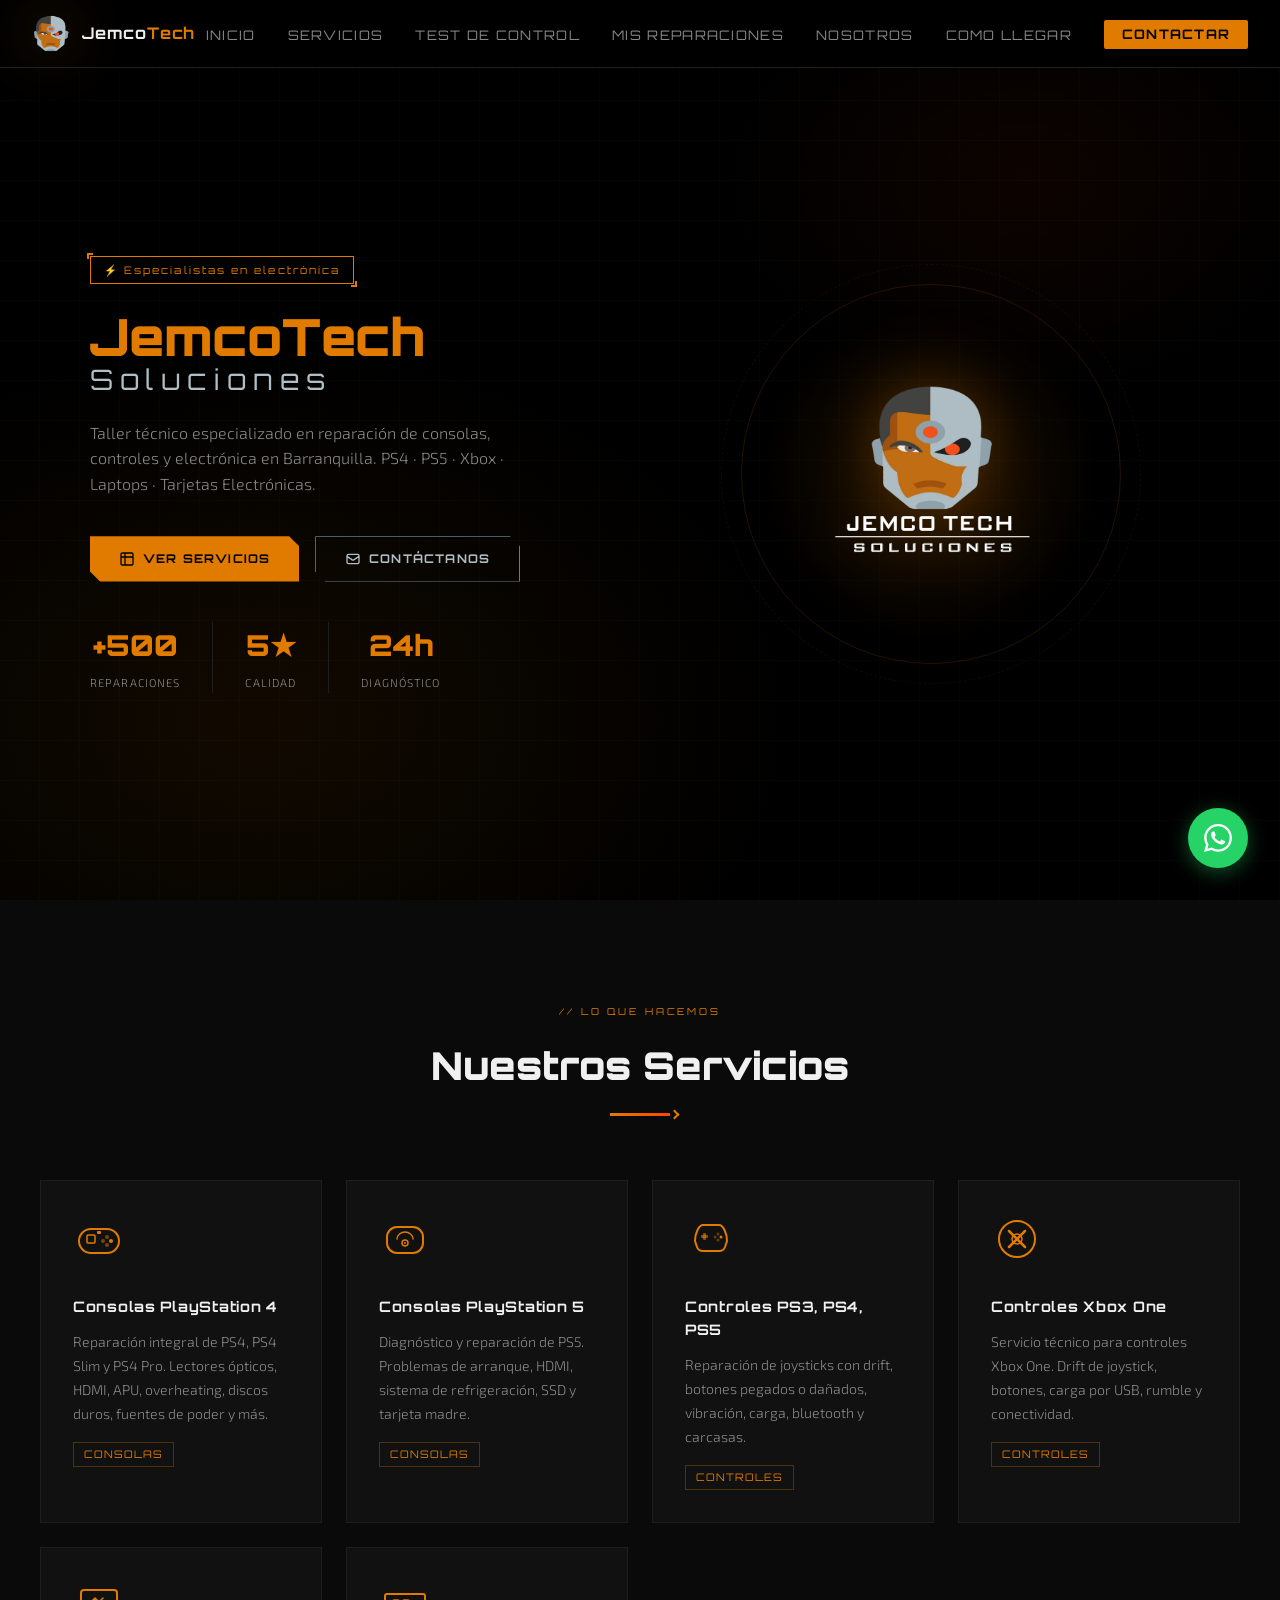
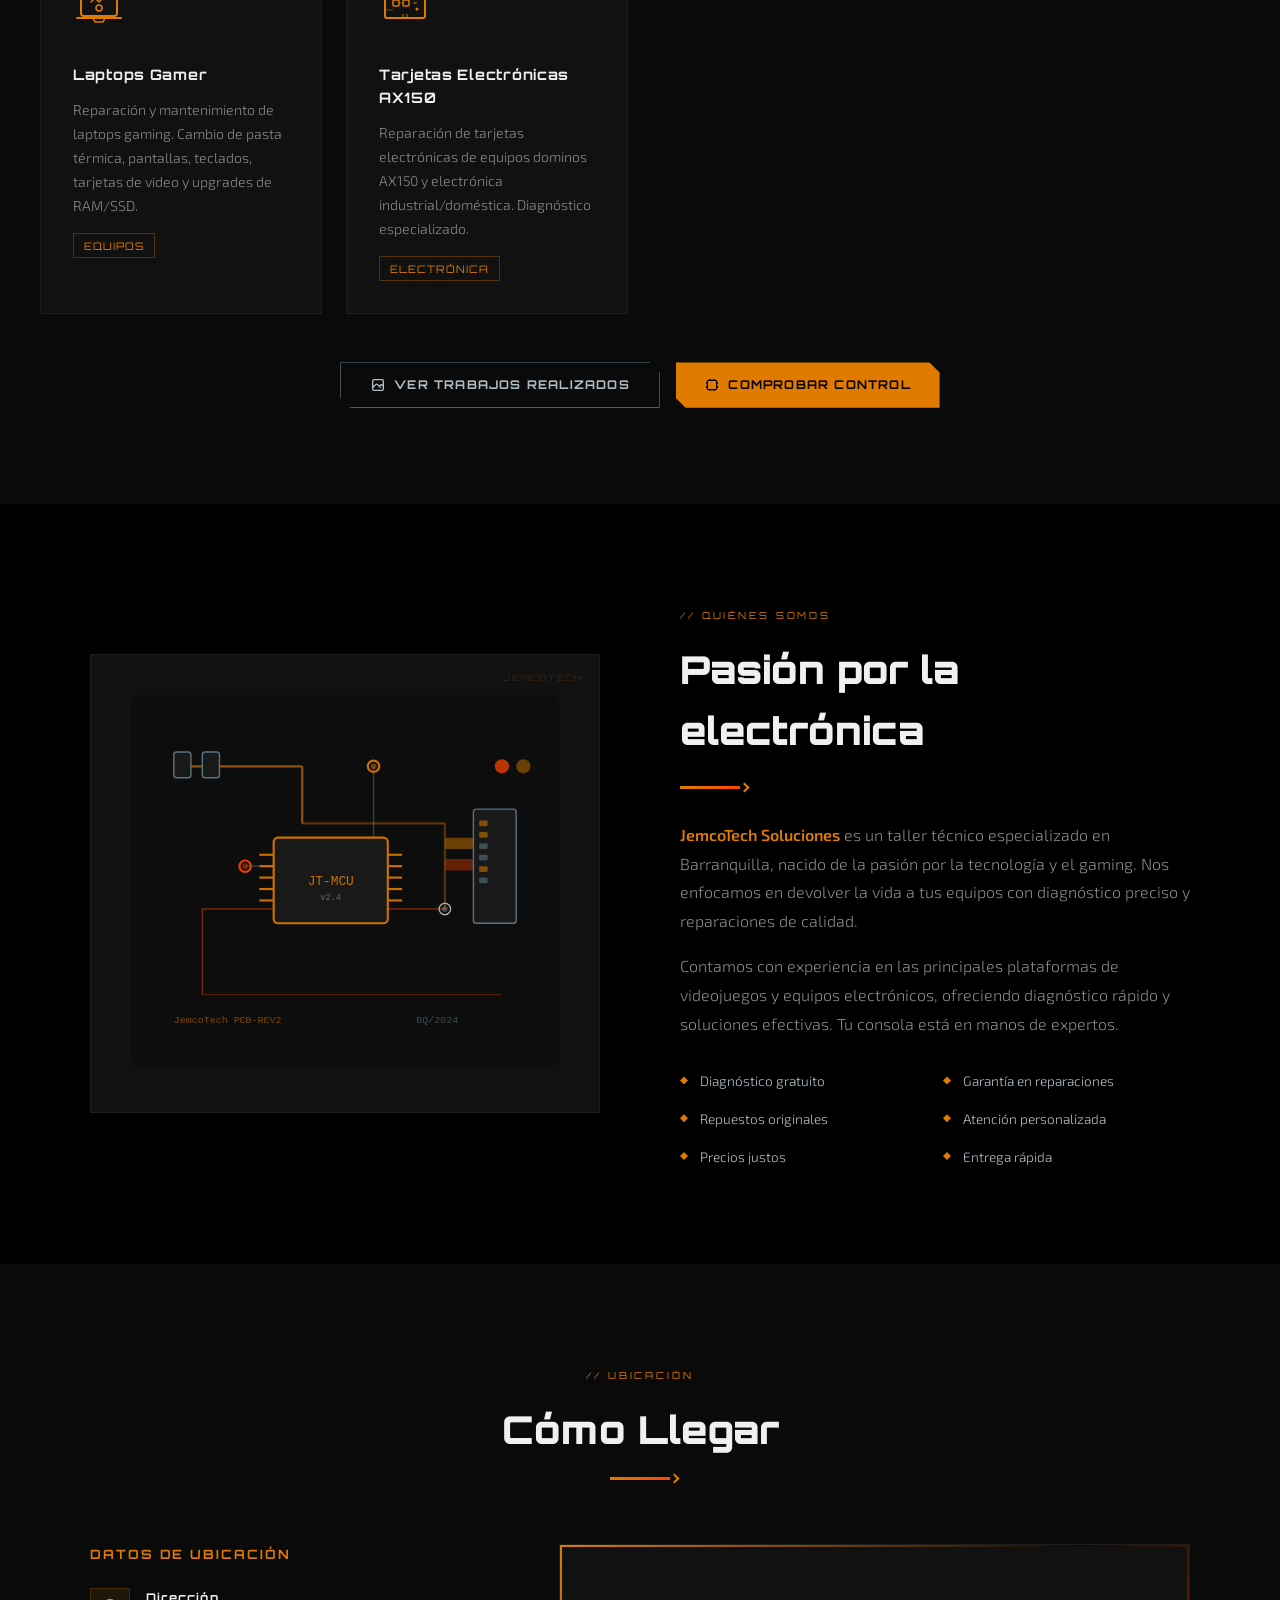
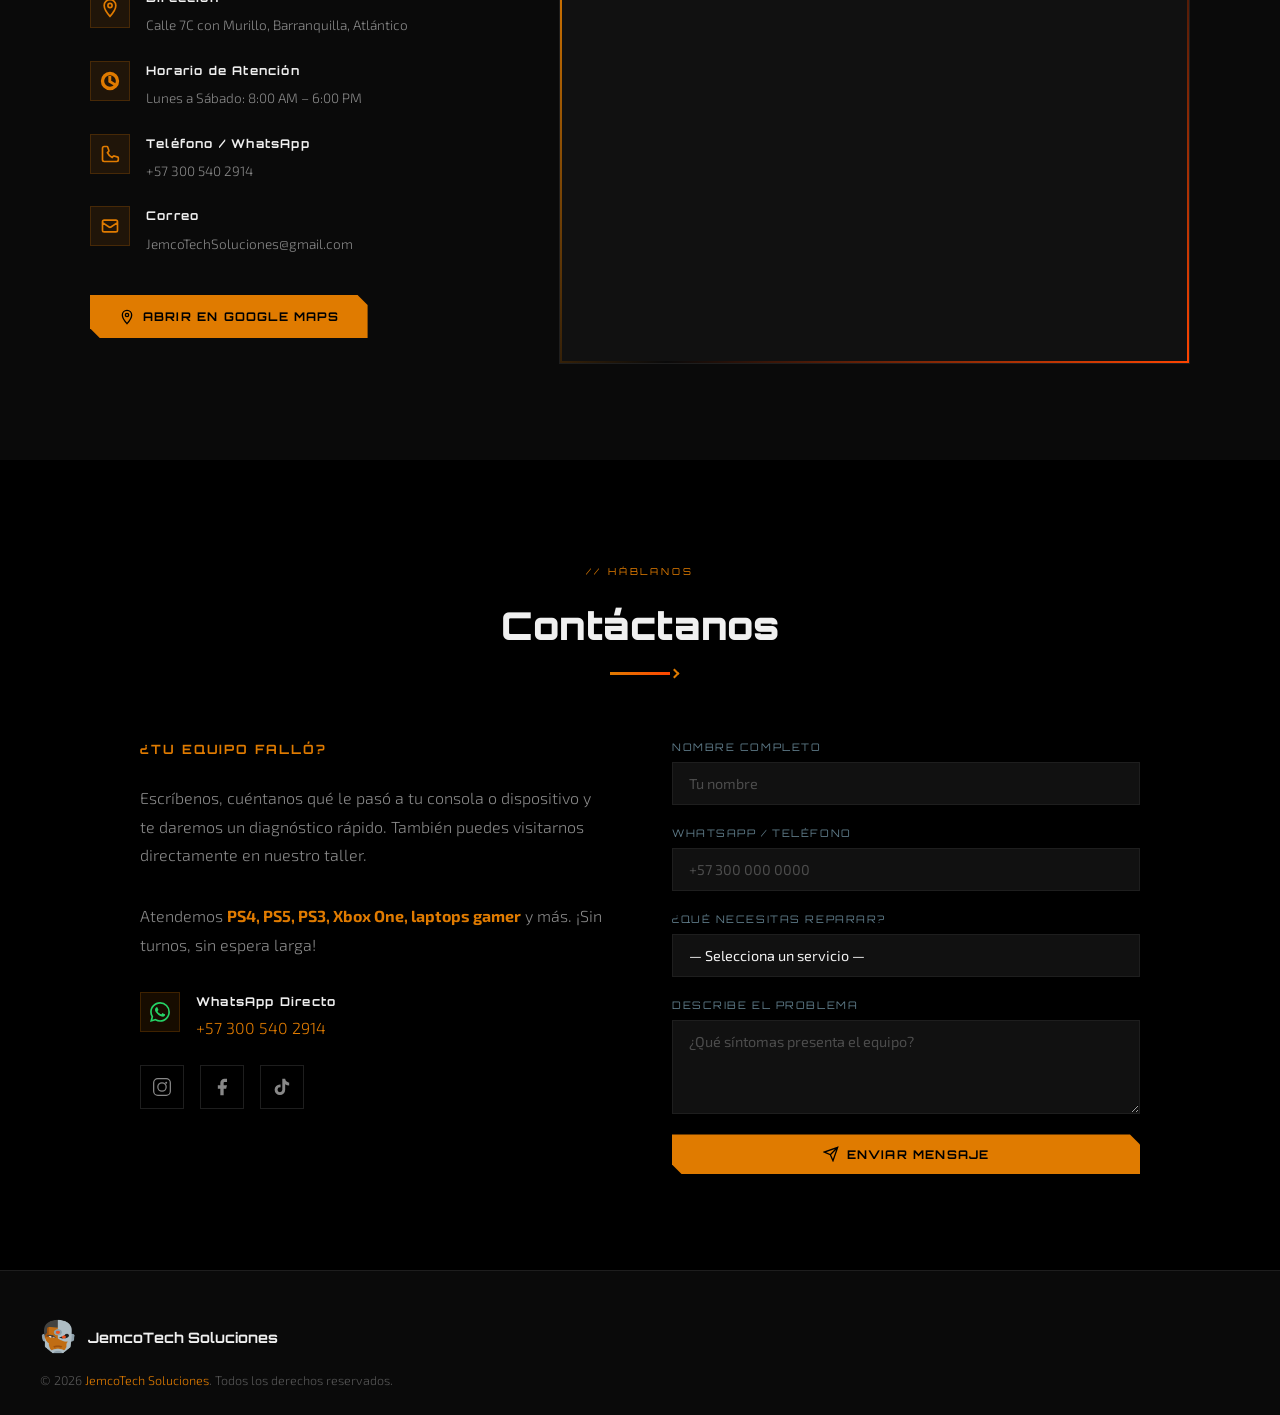
==== commit 2c3f44d1: "Add files via upload" ====
--- a/index.html
+++ b/index.html
@@ -78,9 +78,10 @@
   <ul class="nav-links" id="navLinks">
     <li><a href="#inicio">Inicio</a></li>
     <li><a href="#servicios">Servicios</a></li>
+    <li><a href="test-control.html">Test de Control</a></li>
     <li><a href="mis-reparaciones.html">Mis Reparaciones</a></li>
     <li><a href="#nosotros">Nosotros</a></li>
-    <li><a href="#llegar">Cómo Llegar</a></li>
+    <li><a href="#llegar">Como Llegar</a></li>
     <li><a href="#contacto" class="nav-cta">Contactar</a></li>
   </ul>
 
@@ -240,10 +241,14 @@
 
   </div>
 
-  <div style="text-align: center; margin-top: 3rem;">
+  <div style="text-align: center; margin-top: 3rem; display: flex; gap: 1rem; justify-content: center; flex-wrap: wrap;">
     <a href="mis-reparaciones.html" class="btn-outline">
       <svg width="16" height="16" fill="none" stroke="currentColor" stroke-width="2" viewBox="0 0 24 24"><path d="M4 16l4.586-4.586a2 2 0 012.828 0L16 16m-2-2l1.586-1.586a2 2 0 012.828 0L20 14m-6-6h.01M6 20h12a2 2 0 002-2V6a2 2 0 00-2-2H6a2 2 0 00-2 2v12a2 2 0 002 2z"/></svg>
       Ver Trabajos Realizados
+    </a>
+<a href="test-control.html" class="btn-primary">
+      <svg width="16" height="16" fill="none" stroke="currentColor" stroke-width="2" viewBox="0 0 24 24"><path d="M9 3v2m6-2v2M9 19v2m6-2v2M5 9H3m2 6H3m18-6h-2m2 6h-2M7 19h10a2 2 0 002-2V7a2 2 0 00-2-2H7a2 2 0 00-2 2v10a2 2 0 002 2z"/></svg>
+      Comprobar Control
     </a>
   </div>
 </section>
--- a/style.css
+++ b/style.css
@@ -189,6 +189,8 @@
       rgba(255,255,255,0.015) 40px
     );
 }
+
+
 
 .hero-inner {
   position: relative;
@@ -1187,4 +1189,7 @@
   .gallery-header { flex-wrap: wrap; }
   .gallery-header span { margin-left: 0; width: 100%; margin-top: 0.5rem; }
   .footer-bottom { flex-direction: column; text-align: center; }
-}+}
+
+
+
